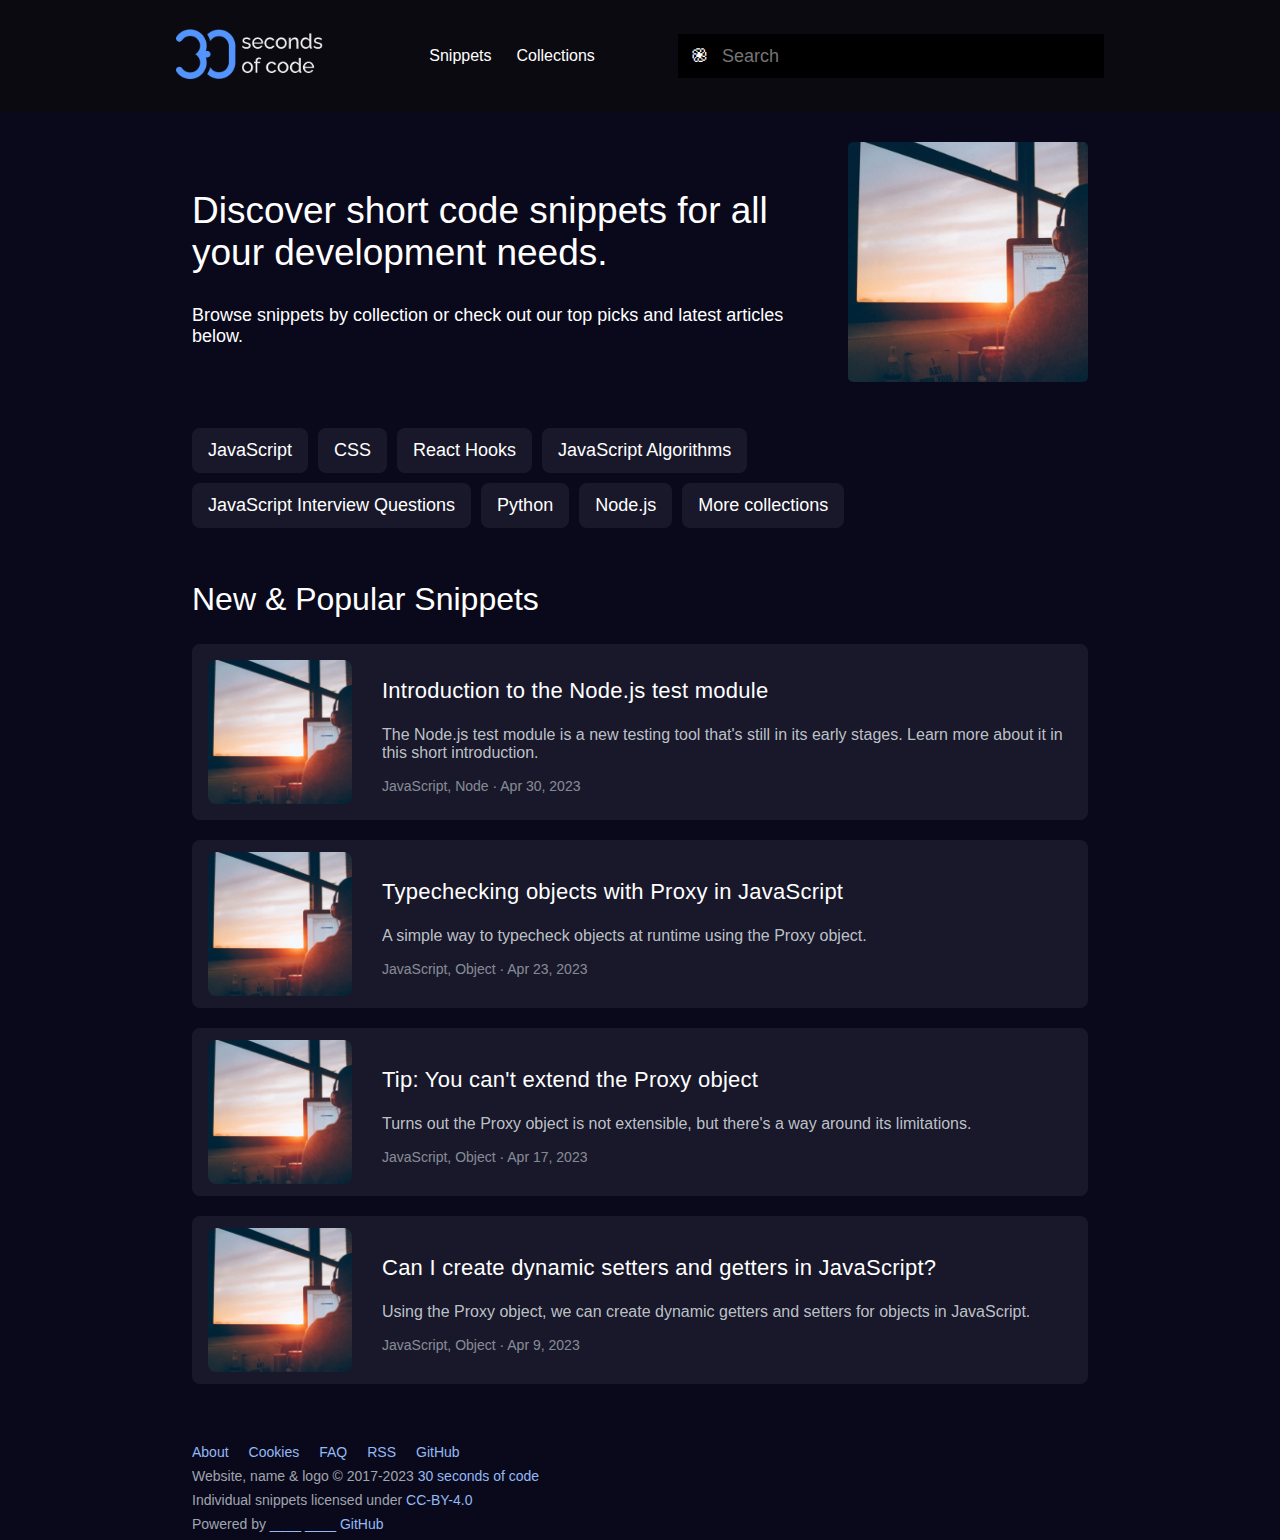
==== index.html @ f47360b8 "выполнены все правки кроме адаптива" ====
<!DOCTYPE html>
<html lang="ru">

<head>
    <meta charset="UTF-8">
    <meta http-equiv="X-UA-Compatible" content="IE=edge">
    <meta name="viewport" content="width=device-width, initial-scale=1.0">
    <link rel="stylesheet" href="./css/index.css">
    <title>30 seconds of code</title>
    <link rel="icon" href="./img/favicon-32x32.pngq" type=image/png>
    <link rel="shortcut icon" href="./img/favicon-32x32.png" type="image/png">
</head>

<body class="page">

    <header class="page__header">
        <div class="header container">
            <nav>
                <a href="/" title="30 seconds of code">
                    <img src="./img/logo.png" alt="Home" class="header__logo">
                </a>
            </nav>
            <ul class="header__list">
                <li class="header__item">
                    <a href="/" class="header__link">Snippets</a>
                </li>
                <li class="header__item">
                    <a href="/" class="header__link">Collections</a>
                </li>
            </ul>
            <div class="header__searchbox">
                <input aria-label="Search snippets and collections" class="header__search" placeholder="Search"
                    type="search">
            </div>
        </div>
    </header>

    <main class="page__main main container">

        <div class="main__upper upper ">

            <article class="upper__card">
                <h2 class="upper__title">Discover short code snippets for all your development needs.</h2>
                <p class="upper__text">
                    Browse snippets by collection or check out our top picks and latest articles below.
                </p>
            </article>

            <img alt="" src=./img/work-sunrise.png class="upper__img">

        </div>

        <div class="main__central central">
            <ul class="central__list">
                <li class="central__item">
                    <nav><a href=/ class="central__link">JavaScript</a></nav>
                </li>

                <li class="central__item">
                    <nav><a href=/ class="central__link">CSS</a></nav>
                </li>

                <li class="central__item">
                    <nav><a href=/ class="central__link">React Hooks</a></nav>
                </li>

                <li class="central__item">
                    <nav><a href=/ class="central__link">JavaScript Algorithms</a></nav>
                </li>

                <li class="central__item">
                    <nav><a href=/ class="central__link">JavaScript Interview Questions</a></nav>
                </li>

                <li class="central__item">
                    <nav><a href=/ class="central__link">Python</a></nav>
                </li>

                <li class="central__item">
                    <nav><a href=/ class="central__link">Node.js</a></nav>
                </li>

                <li class="central__item">
                    <nav><a href=/ class="central__link">More collections</a></nav>
                </li>
            </ul>
        </div>

        <div class="main__under under">
            <h2 class="under__title container">New & Popular Snippets</h2>
            <ul class="under__list">
                <li class="under__item">
                    <img alt="" class="under__img" src=./img/work-sunrise.png>
                    <article class="under__card card">
                        <nav>
                            <h3 class="card__title">
                                <a href=/ class="card__link">Introduction to the Node.js test module</a>
                            </h3>
                        </nav>

                        <p class="card__text">The Node.js test module is a new testing tool that's still in
                            its early stages. Learn more about it in this short introduction.</p>
                        <p class="card__comment">JavaScript, Node · <time class="card__time">Apr 30, 2023</time>
                        </p>
                    </article>
                </li>
                <li class="under__item">
                    <img alt="" class="under__img" src=./img/work-sunrise.png>
                    <article class="under__card card">
                        <h3 class="card__title">
                            <a href=/ class="card__link">Typechecking objects with Proxy in
                                JavaScript</a>
                        </h3>
                        <p class="card__text">A simple way to typecheck objects at runtime using the Proxy
                            object.</p>
                        <p class="card__comment">JavaScript, Object · <time class="card__time">Apr 23, 2023</time></p>
                    </article>
                </li>
                <li class="under__item">
                    <img alt="" class="under__img" src=./img/work-sunrise.png>
                    <article class="under__card card">
                        <h3 class="card__title">
                            <a href=/ class="card__link">Tip: You can't extend the Proxy object</a>
                        </h3>
                        <p class="card__text">Turns out the Proxy object is not extensible, but there's a
                            way around its limitations.</p>
                        <p class="card__comment">JavaScript, Object · <time class="card__time">Apr 17, 2023</time></p>
                    </article>
                </li>
                <li class="under__item">
                    <img alt="" class="under__img" src=./img/work-sunrise.png>
                    <article class="under__card card">
                        <h3 class="card__title">
                            <a href=/ class="card__link">Can I create dynamic setters and getters in
                                JavaScript?</a>
                        </h3>
                        <p class="card__text">Using the Proxy object, we can create dynamic getters and
                            setters for objects in JavaScript.</p>
                        <p class="card__comment">JavaScript, Object · <time class="card__time">Apr 9, 2023</time></p>
                    </article>
                </li>
            </ul>
        </div>
    </main>

    <footer class="page__footer footer container">
        <ul class="footer__list ">
            <li class="footer__item">
                <nav><a href="/" class="footer__link">About</a></nav>
            </li>
            <li class="footer__item">
                <nav><a href="/" class="footer__link">Cookies</a></nav>
            </li>
            <li class="footer__item">
                <nav><a href="/" class="footer__link">FAQ</a></nav>
            </li>
            <li class="footer__item">
                <nav><a href="/" class="footer__link">RSS</a></nav>
            </li>
            <li class="footer__item">
                <nav><a href="/" class="footer__link">GitHub</a></nav>
            </li>
        </ul>
        <div class="footer__card container">
            <nav>
                <p class="footer__text">Website, name & logo © 2017-2023 <a href="/" class="footer__textlink">30
                        seconds of code</a></p>
                <p class="footer__text">Individual snippets licensed under <a href="/"
                        class="footer__textlink">CC-BY-4.0</a>
                </p>
                <p class="footer__text">Powered by <a href="/" class="footer__textlink">____</a>
                    <a href="/" class="footer__textlink">____</a>
                    <a href="/" class="footer__textlink">GitHub</a>
                </p>
            </nav>

        </div>
    </footer>
</body>

</html>
---- css/index.css ----
@charset "UTF-8";
body {
  font-family: Helvetica, Arial, sans-serif;
  font-weight: normal;
  margin: 0;
  background-color: var(--color-bg-regular);
  color: var(--color-regular);
}

.container {
  max-width: 960px;
  box-sizing: border-box;
  margin-right: auto;
  margin-left: auto;
  padding-right: 16px;
  padding-left: 16px;
}

.page__header {
  height: 112px;
  padding: 0 128;
  background-color: var(--color-bg-header);
}

.header {
  display: flex;
  align-items: center;
  justify-content: space-between;
  box-sizing: border-box;
  height: 100%;
}
@media (max-width: 590px) {
  .header {
    flex-direction: column;
  }
}
.header__list {
  display: flex;
  gap: 25px;
  list-style: none;
}
@media (max-width: 780px) {
  .header__list {
    display: none;
  }
}
.header__link {
  font-size: 16px;
  color: var(--color-link);
  text-decoration: none;
}
.header__link:not(:hover) {
  color: var(--color-regular);
}
.header__logo {
  height: 50px;
}
.header__searchbox {
  align-items: flex-end;
  background-color: var(--color-bg-search);
  margin: 0px 0px 0px 16px;
  height: 44px;
  white-space: nowrap;
}
.header__searchbox::before {
  font-size: 20px;
  content: "֎";
  padding-left: 12px;
}
.header__search {
  background-color: var(--color-bg-search);
  border: 0;
  height: 44px;
  min-width: 390px;
  padding: 4px 8px;
  font-size: 18px;
  color: var(--color-regular);
}
@media (max-width: 400px) {
  .header__search {
    min-width: 300px;
  }
}

.upper {
  display: flex;
  align-items: center;
  justify-content: space-between;
  min-height: 300px;
  padding-right: 16px;
}
@media (max-width: 768px) {
  .upper {
    display: flex;
    flex-wrap: wrap-reverse;
  }
}
.upper__card {
  padding: 0px 16px;
}
.upper__title {
  font-size: 37px;
  font-weight: normal;
}
.upper__text {
  font-size: 18px;
}
.upper__img {
  width: 240px;
  height: 240px;
  border-radius: 5px;
  -o-object-fit: cover;
     object-fit: cover;
}
@media (max-width: 768px) {
  .upper__img {
    width: 100%;
    height: 200px;
  }
}

.central__list {
  margin: 0px;
  display: flex;
  flex-wrap: wrap;
  padding: 16px 10% 16px 16px;
  box-sizing: border-box;
  list-style-type: none;
}
.central__item {
  margin-right: 10px;
  margin-bottom: 10px;
}
.central__link {
  display: block;
  background-color: var(--color-bg-box);
  padding: 12px 16px;
  border: 20px;
  border-radius: 8px;
  font-size: 18px;
  color: var(--color-link);
  text-decoration: none;
}
.central__link:not(:hover) {
  color: var(--color-regular);
}

.under {
  align-items: center;
  margin-bottom: 60px;
}
.under__list {
  padding: 0px 16px;
}
.under__title {
  font-size: 32px;
  font-weight: 300;
}
.under__item {
  display: flex;
  background-color: var(--color-bg-box);
  padding: 12px 16px;
  border-radius: 8px;
  gap: 30px;
  align-items: center;
  margin-top: 20px;
  margin-bottom: 20px;
}
@media (max-width: 768px) {
  .under__item {
    flex-direction: column;
  }
}
.under__img {
  width: 144px;
  height: 144px;
  border-radius: 0.5rem;
  -o-object-fit: cover;
     object-fit: cover;
}
@media (max-width: 768px) {
  .under__img {
    width: 100%;
    height: 200px;
  }
}

.card:hover .card__link {
  text-decoration: underline;
}
.card__link {
  color: var(--color-regular);
  text-decoration: none;
}
.card__title {
  font-size: 22px;
  font-weight: 500;
  letter-spacing: 0.25px;
}
.card__text {
  font-size: 24;
  font-weight: 350;
  color: var(--color-general-under-card);
}
.card__comment {
  font-size: 14px;
  color: var(--color-time-under-card);
}

.footer {
  padding-left: 16px;
  padding-right: 16px;
  font-size: 14px;
  color: var(--color-footer);
}
.footer__list {
  list-style: none;
  display: flex;
  gap: 20px;
  margin-bottom: 8px;
  padding: 0px 16px;
}
.footer__link {
  color: var(--color-link);
}
.footer__link:not(:hover) {
  text-decoration: none;
}
.footer__text {
  margin: 8px 0px;
}
.footer__textlink {
  color: var(--color-link);
}
.footer__textlink:not(:hover) {
  text-decoration: none;
}

:root {
  --color-bg-header: #0b0a10;
  --color-regular: #ffff;
  --color-link: #94b9f4;
  --color-bg-box: #2b2b3b77;
  --color-bg-regular: #09091b;
  --color-general-under-card: #cbd1d6ee;
  --color-time-under-card: #f0f8ff86;
  --color-footer: #f0f8ffa8;
  --color-bg-search: #000000;
}/*# sourceMappingURL=index.css.map */
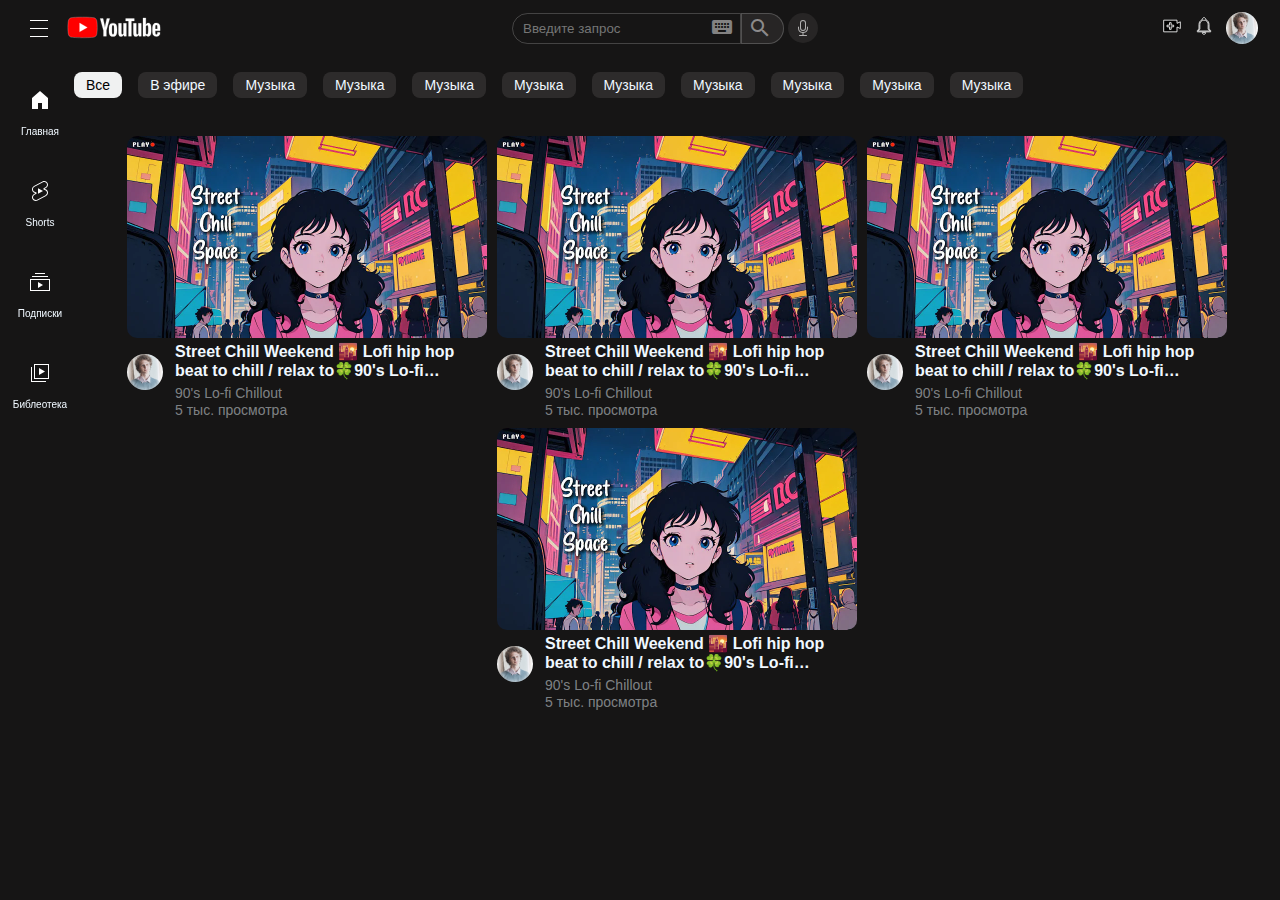
==== commit 6f168d4a: "Страница с адаптивом, без root'a и широково вида левого меню" ====
--- a/index.html
+++ b/index.html
@@ -6,176 +6,286 @@
     <meta http-equiv="X-UA-Compatible" content="IE=edge">
     <meta name="viewport" content="width=device-width, initial-scale=1.0">
     <link rel="stylesheet" href="./css/index.css">
-    <title>30 seconds of code</title>
-    <link rel="icon" href="./img/favicon-32x32.pngq" type=image/png>
-    <link rel="shortcut icon" href="./img/favicon-32x32.png" type="image/png">
+    <title>YouTube</title>
+    <link rel="stylesheet" href="https://fonts.googleapis.com/icon?family=Material+Icons">
 </head>
 
 <body class="page">
 
+    <div class="page__fixheader">
+    </div>
     <header class="page__header">
-        <div class="header container">
-            <nav>
-                <a href="/" title="30 seconds of code">
-                    <img src="./img/logo.png" alt="Home" class="header__logo">
+        <div class="header">
+            <div class="header__left">
+                <button class="header__menu">
+                    <div class="header__burger"></div>
+                    <div class="header__burger"></div>
+                    <div class="header__burger"></div>
+                </button>
+
+                <a class="header__link" href="/">
+                    <svg class="header__logo" xmlns="http://www.w3.org/2000/svg" xml:space="preserve" y="0" x="0"
+                        id="Layer_1" version="1.1" viewBox="-57.15 -21.25 495.3 127.5">
+
+                        <g id="g7433">
+                            <path id="path7429"
+                                d="M118.9 13.3c-1.4-5.2-5.5-9.3-10.7-10.7C98.7 0 60.7 0 60.7 0s-38 0-47.5 2.5C8.1 3.9 3.9 8.1 2.5 13.3 0 22.8 0 42.5 0 42.5s0 19.8 2.5 29.2C3.9 76.9 8 81 13.2 82.4 22.8 85 60.7 85 60.7 85s38 0 47.5-2.5c5.2-1.4 9.3-5.5 10.7-10.7 2.5-9.5 2.5-29.2 2.5-29.2s.1-19.8-2.5-29.3z"
+                                fill="red" />
+                            <path id="polygon7431" fill="#fff" d="M48.6 24.3v36.4l31.6-18.2z" />
+                        </g>
+                        <g id="g7451">
+                            <g id="g7449">
+                                <path id="path7435"
+                                    d="M176.3 77.4c-2.4-1.6-4.1-4.1-5.1-7.6-1-3.4-1.5-8-1.5-13.6v-7.7c0-5.7.6-10.3 1.7-13.8 1.2-3.5 3-6 5.4-7.6 2.5-1.6 5.7-2.4 9.7-2.4 3.9 0 7.1.8 9.5 2.4 2.4 1.6 4.1 4.2 5.2 7.6 1.1 3.4 1.7 8 1.7 13.8v7.7c0 5.7-.5 10.2-1.6 13.7-1.1 3.4-2.8 6-5.2 7.6-2.4 1.6-5.7 2.4-9.8 2.4-4.2-.1-7.6-.9-10-2.5zm13.5-8.4c.7-1.7 1-4.6 1-8.5V43.9c0-3.8-.3-6.6-1-8.4-.7-1.8-1.8-2.6-3.5-2.6-1.6 0-2.8.9-3.4 2.6-.7 1.8-1 4.6-1 8.4v16.6c0 3.9.3 6.8 1 8.5.6 1.7 1.8 2.6 3.5 2.6 1.6 0 2.7-.8 3.4-2.6z"
+                                    class="st2" />
+                                <path id="path7437"
+                                    d="M360.9 56.3V59c0 3.4.1 6 .3 7.7.2 1.7.6 3 1.3 3.7.6.8 1.6 1.2 3 1.2 1.8 0 3-.7 3.7-2.1.7-1.4 1-3.7 1.1-7l10.3.6c.1.5.1 1.1.1 1.9 0 4.9-1.3 8.6-4 11-2.7 2.4-6.5 3.6-11.4 3.6-5.9 0-10-1.9-12.4-5.6-2.4-3.7-3.6-9.4-3.6-17.2v-9.3c0-8 1.2-13.8 3.7-17.5 2.5-3.7 6.7-5.5 12.6-5.5 4.1 0 7.3.8 9.5 2.3 2.2 1.5 3.7 3.9 4.6 7 .9 3.2 1.3 7.6 1.3 13.2v9.1h-20.1zm1.5-22.4c-.6.8-1 2-1.2 3.7-.2 1.7-.3 4.3-.3 7.8v3.8h8.8v-3.8c0-3.4-.1-6-.3-7.8-.2-1.8-.7-3-1.3-3.7-.6-.7-1.6-1.1-2.8-1.1-1.4-.1-2.3.3-2.9 1.1z"
+                                    class="st2" />
+                                <path id="path7439"
+                                    d="M147.1 55.3L133.5 6h11.9l4.8 22.3c1.2 5.5 2.1 10.2 2.7 14.1h.3c.4-2.8 1.3-7.4 2.7-14l5-22.4h11.9L159 55.3v23.6h-11.8V55.3z"
+                                    class="st2" />
+                                <path id="path7441"
+                                    d="M241.6 25.7V79h-9.4l-1-6.5h-.3c-2.5 4.9-6.4 7.4-11.5 7.4-3.5 0-6.1-1.2-7.8-3.5-1.7-2.3-2.5-5.9-2.5-10.9V25.7h12v39.1c0 2.4.3 4.1.8 5.1s1.4 1.5 2.6 1.5c1 0 2-.3 3-1 1-.6 1.7-1.4 2.1-2.4V25.7z"
+                                    class="st2" />
+                                <path id="path7443"
+                                    d="M303.1 25.7V79h-9.4l-1-6.5h-.3c-2.5 4.9-6.4 7.4-11.5 7.4-3.5 0-6.1-1.2-7.8-3.5-1.7-2.3-2.5-5.9-2.5-10.9V25.7h12v39.1c0 2.4.3 4.1.8 5.1s1.4 1.5 2.6 1.5c1 0 2-.3 3-1 1-.6 1.7-1.4 2.1-2.4V25.7z"
+                                    class="st2" />
+                                <path id="path7445" d="M274.2 15.7h-11.9v63.2h-11.7V15.7h-11.9V6h35.5z" class="st2" />
+                                <path id="path7447"
+                                    d="M342.8 34.2c-.7-3.4-1.9-5.8-3.5-7.3s-3.9-2.3-6.7-2.3c-2.2 0-4.3.6-6.2 1.9-1.9 1.2-3.4 2.9-4.4 4.9h-.1V3.3h-11.6v75.6h9.9l1.2-5h.3c.9 1.8 2.3 3.2 4.2 4.3 1.9 1 3.9 1.6 6.2 1.6 4.1 0 7-1.9 8.9-5.6 1.9-3.7 2.9-9.6 2.9-17.5v-8.4c-.1-6.1-.4-10.8-1.1-14.1zm-11 21.7c0 3.9-.2 6.9-.5 9.1-.3 2.2-.9 3.8-1.6 4.7-.8.9-1.8 1.4-3 1.4-1 0-1.9-.2-2.7-.7-.8-.5-1.5-1.2-2-2.1V38.1c.4-1.4 1.1-2.6 2.1-3.6 1-.9 2.1-1.4 3.2-1.4 1.2 0 2.2.5 2.8 1.4.7 1 1.1 2.6 1.4 4.8.3 2.3.4 5.5.4 9.6v7z"
+                                    class="st2" />
+                            </g>
+                        </g>
+                    </svg>
                 </a>
-            </nav>
-            <ul class="header__list">
-                <li class="header__item">
-                    <a href="/" class="header__link">Snippets</a>
-                </li>
-                <li class="header__item">
-                    <a href="/" class="header__link">Collections</a>
-                </li>
-            </ul>
-            <div class="header__searchbox">
-                <input aria-label="Search snippets and collections" class="header__search" placeholder="Search"
-                    type="search">
+            </div>
+
+            <div class="header__center">
+                <div class="header__search">
+                    <div class="header__search-left">
+                        <input class="header__input" placeholder="Введите запрос" type="search">
+                        <button class="header__keybord"><i class="header__keybord-logo material-icons">keyboard</i></button>
+                    </div>
+                    <button class="header__search-button"><i class="header__search-ico material-icons">search</i></button>
+                </div>
+                <button class="header__voise"><svg class="header__voise-ico" viewBox="0 0 16 16" class="bi bi-mic"
+                        fill="currentColor" xmlns="http://www.w3.org/2000/svg">
+                        <path fill-rule="evenodd"
+                            d="M3.5 6.5A.5.5 0 0 1 4 7v1a4 4 0 0 0 8 0V7a.5.5 0 0 1 1 0v1a5 5 0 0 1-4.5 4.975V15h3a.5.5 0 0 1 0 1h-7a.5.5 0 0 1 0-1h3v-2.025A5 5 0 0 1 3 8V7a.5.5 0 0 1 .5-.5z" />
+                        <path fill-rule="evenodd"
+                            d="M10 8V3a2 2 0 1 0-4 0v5a2 2 0 1 0 4 0zM8 0a3 3 0 0 0-3 3v5a3 3 0 0 0 6 0V3a3 3 0 0 0-3-3z" />
+                    </svg></button>
+            </div>
+
+            <div class="header__right">
+                <button class="header__addcontent"><svg viewBox="0 0 24 24" preserveAspectRatio="xMidYMid meet"
+                        focusable="false" class="header__icon">
+                        <g class="header__icon">
+                            <path d="M18,8.83V5H2v14h16v-5.83L22,15V7L18,8.83z M14,13h-3v3H9v-3H6v-2h3V8h2v3h3V13z"
+                                class="header__icon"></path>
+                        </g>
+                    </svg></button>
+                <button class="header__cokcok"><svg viewBox="0 0 24 24" preserveAspectRatio="xMidYMid meet"
+                        focusable="false" class="header__icon">
+                        <g class="header__icon">
+                            <path
+                                d="M10,20h4c0,1.1-0.9,2-2,2S10,21.1,10,20z M20,17.35V19H4v-1.65l2-1.88v-5.15c0-2.92,1.56-5.22,4-5.98V3.96 c0-1.42,1.49-2.5,2.99-1.76C13.64,2.52,14,3.23,14,3.96l0,0.39c2.44,0.75,4,3.06,4,5.98v5.15L20,17.35z M19,17.77l-2-1.88v-5.47 c0-2.47-1.19-4.36-3.13-5.1c-1.26-0.53-2.64-0.5-3.84,0.03C8.15,6.11,7,7.99,7,10.42v5.47l-2,1.88V18h14V17.77z"
+                                class="header__icon"></path>
+                        </g>
+                    </svg></button>
+                <button class="header__profile"><img class="header__profile-logo" src="./img/chanel-logo_1.jpg"
+                        alt=""></button>
             </div>
         </div>
+
     </header>
 
-    <main class="page__main main container">
-
-        <div class="main__upper upper ">
-
-            <article class="upper__card">
-                <h2 class="upper__title">Discover short code snippets for all your development needs.</h2>
-                <p class="upper__text">
-                    Browse snippets by collection or check out our top picks and latest articles below.
-                </p>
-            </article>
-
-            <img alt="" src=./img/work-sunrise.png class="upper__img">
-
+
+    <main class="page__main main">
+        <nav class="main__menu menu">
+            
+            <ul class="menu__list">
+                <li class="menu__item">
+                    <a class="menu__link" href="/">
+                        <svg class="menu__logo" viewBox="0 0 24 24" preserveAspectRatio="xMidYMid meet"
+                            focusable="false">
+                            <g class="menu__logo">
+                                <path d="M4,10V21h6V15h4v6h6V10L12,3Z" class="menu__logo"></path>
+                            </g>
+                        </svg>
+                        <p class="menu__title">Главная</p>
+                    </a>
+                </li>
+                <li class="menu__item">
+                    <a class="menu__link" href="/">
+                        <svg class="menu__logo" viewBox="0 0 24 24" preserveAspectRatio="xMidYMid meet"
+                            focusable="false">
+                            <g viewBox="0 0 24 24" class="menu__logo">
+                                <path
+                                    d="M10 14.65v-5.3L15 12l-5 2.65zm7.77-4.33c-.77-.32-1.2-.5-1.2-.5L18 9.06c1.84-.96 2.53-3.23 1.56-5.06s-3.24-2.53-5.07-1.56L6 6.94c-1.29.68-2.07 2.04-2 3.49.07 1.42.93 2.67 2.22 3.25.03.01 1.2.5 1.2.5L6 14.93c-1.83.97-2.53 3.24-1.56 5.07.97 1.83 3.24 2.53 5.07 1.56l8.5-4.5c1.29-.68 2.06-2.04 1.99-3.49-.07-1.42-.94-2.68-2.23-3.25zm-.23 5.86l-8.5 4.5c-1.34.71-3.01.2-3.72-1.14-.71-1.34-.2-3.01 1.14-3.72l2.04-1.08v-1.21l-.69-.28-1.11-.46c-.99-.41-1.65-1.35-1.7-2.41-.05-1.06.52-2.06 1.46-2.56l8.5-4.5c1.34-.71 3.01-.2 3.72 1.14.71 1.34.2 3.01-1.14 3.72L15.5 9.26v1.21l1.8.74c.99.41 1.65 1.35 1.7 2.41.05 1.06-.52 2.06-1.46 2.56z"
+                                    class="menu__logo"></path>
+                            </g>
+                        </svg>
+                        <p class="menu__title">Shorts</p>
+                    </a>
+                </li>
+                <li class="menu__item">
+                    <a class="menu__link" href="/">
+                        <svg class="menu__logo" viewBox="0 0 24 24" preserveAspectRatio="xMidYMid meet"
+                            focusable="false">
+                            <g class="menu__logo">
+                                <path
+                                    d="M10,18v-6l5,3L10,18z M17,3H7v1h10V3z M20,6H4v1h16V6z M22,9H2v12h20V9z M3,10h18v10H3V10z"
+                                    class="menu__logo"></path>
+                            </g>
+                        </svg>
+                        <p class="menu__title">Подписки</p>
+                    </a>
+                </li>
+                <li class="menu__item">
+                    <a class="menu__link" href="/">
+                        <svg class="menu__logo" viewBox="0 0 24 24" preserveAspectRatio="xMidYMid meet"
+                            focusable="false">
+                            <g class="menu__logo">
+                                <path
+                                    d="M11,7l6,3.5L11,14V7L11,7z M18,20H4V6H3v15h15V20z M21,18H6V3h15V18z M7,17h13V4H7V17z"
+                                    class="menu__logo"></path>
+                            </g>
+                        </svg>
+                        <p class="menu__title">Библеотека</p>
+                    </a>
+                </li>
+            </ul>
+        </nav>
+        <div class="main__content">
+
+            <nav class="main__upper upper">
+
+                <ul class="upper__list">
+                    <li class="upper__item">
+                        <a class="upper__link" href="/" style="background-color: rgb(240, 241, 241); color: black;">
+                            <p class="upper__text">Все</p>
+                        </a>
+
+                    </li>
+                    <li class="upper__item">
+                        <a class="upper__link" href="/">
+                            <p class="upper__text">В эфире</p>
+                        </a>
+
+                    </li>
+                    <li class="upper__item">
+                        <a class="upper__link" href="/">
+                            <p class="upper__text">Музыка</p>
+                        </a>
+                    </li>
+                    <li class="upper__item">
+                        <a class="upper__link" href="/">
+                            <p class="upper__text">Музыка</p>
+                        </a>
+                    </li>
+                    <li class="upper__item">
+                        <a class="upper__link" href="/">
+                            <p class="upper__text">Музыка</p>
+                        </a>
+                    </li>
+                    <li class="upper__item">
+                        <a class="upper__link" href="/">
+                            <p class="upper__text">Музыка</p>
+                        </a>
+                    </li>
+                    <li class="upper__item">
+                        <a class="upper__link" href="/">
+                            <p class="upper__text">Музыка</p>
+                        </a>
+                    </li>
+                    <li class="upper__item">
+                        <a class="upper__link" href="/">
+                            <p class="upper__text">Музыка</p>
+                        </a>
+                    </li>
+                    <li class="upper__item">
+                        <a class="upper__link" href="/">
+                            <p class="upper__text">Музыка</p>
+                        </a>
+                    </li>
+                    <li class="upper__item">
+                        <a class="upper__link" href="/">
+                            <p class="upper__text">Музыка</p>
+                        </a>
+                    </li>
+                    <li class="upper__item">
+                        <a class="upper__link" href="/">
+                            <p class="upper__text">Музыка</p>
+                        </a>
+                    </li>
+                </ul>
+            </nav>
+            <nav class="main__card card">
+                <ul class="card__list">
+                    <li class="card__item">
+                        <a href="/" class="card__link-video"><img class="card__img" src="./img/hq720.jpg" alt=" "></a>
+                        <nav class="card__intro">
+                            <a href="/" class="card__link-chanel"><img class="card__logo" src="./img/chanel-logo_1.jpg"
+                                    alt=""></a>
+                            <article class="card__lyric">
+                                <a href="/" class="card__link-video"><h2 class="card__title">Street Chill Weekend 🌇 Lofi hip hop beat to chill /
+                                    relax
+                                    to🍀90's
+                                    Lo-fi Chillout</h2></a>
+                                <nav><a href="/" class="card__chanel">90's Lo-fi Chillout</a></nav>
+                                <p class="card__count-watch">5 тыс. просмотра</p>
+                            </article>
+                        </nav>
+                    </li>
+                    <li class="card__item">
+                        <a href="/" class="card__link-video"><img class="card__img" src="./img/hq720.jpg" alt=" "></a>
+                        <nav class="card__intro">
+                            <a href="/" class="card__link-chanel"><img class="card__logo" src="./img/chanel-logo_1.jpg"
+                                    alt=""></a>
+                            <article class="card__lyric">
+                                <a href="/" class="card__link-video"><h2 class="card__title">Street Chill Weekend 🌇 Lofi hip hop beat to chill /
+                                    relax
+                                    to🍀90's
+                                    Lo-fi Chillout</h2></a>
+                                <nav><a href="/" class="card__chanel">90's Lo-fi Chillout</a></nav>
+                                <p class="card__count-watch">5 тыс. просмотра</p>
+                            </article>
+                        </nav>
+                    </li>
+                    <li class="card__item">
+                        <a href="/" class="card__link-video"><img class="card__img" src="./img/hq720.jpg" alt=" "></a>
+                        <nav class="card__intro">
+                            <a href="/" class="card__link-chanel"><img class="card__logo" src="./img/chanel-logo_1.jpg"
+                                    alt=""></a>
+                            <article class="card__lyric">
+                                <a href="/" class="card__link-video"><h2 class="card__title">Street Chill Weekend 🌇 Lofi hip hop beat to chill /
+                                    relax
+                                    to🍀90's
+                                    Lo-fi Chillout</h2></a>
+                                <nav><a href="/" class="card__chanel">90's Lo-fi Chillout</a></nav>
+                                <p class="card__count-watch">5 тыс. просмотра</p>
+                            </article>
+                        </nav>
+                    </li>
+                    <li class="card__item">
+                        <a href="/" class="card__link-video"><img class="card__img" src="./img/hq720.jpg" alt=" "></a>
+                        <nav class="card__intro">
+                            <a href="/" class="card__link-chanel"><img class="card__logo" src="./img/chanel-logo_1.jpg"
+                                    alt=""></a>
+                            <article class="card__lyric">
+                                <a href="/" class="card__link-video"><h2 class="card__title">Street Chill Weekend 🌇 Lofi hip hop beat to chill /
+                                    relax
+                                    to🍀90's
+                                    Lo-fi Chillout</h2></a>
+                                <nav><a href="/" class="card__chanel">90's Lo-fi Chillout</a></nav>
+                                <p class="card__count-watch">5 тыс. просмотра</p>
+                            </article>
+                        </nav>
+                    </li>
+                </ul>
+            </nav>
         </div>
 
-        <div class="main__central central">
-            <ul class="central__list">
-                <li class="central__item">
-                    <nav><a href=/ class="central__link">JavaScript</a></nav>
-                </li>
-
-                <li class="central__item">
-                    <nav><a href=/ class="central__link">CSS</a></nav>
-                </li>
-
-                <li class="central__item">
-                    <nav><a href=/ class="central__link">React Hooks</a></nav>
-                </li>
-
-                <li class="central__item">
-                    <nav><a href=/ class="central__link">JavaScript Algorithms</a></nav>
-                </li>
-
-                <li class="central__item">
-                    <nav><a href=/ class="central__link">JavaScript Interview Questions</a></nav>
-                </li>
-
-                <li class="central__item">
-                    <nav><a href=/ class="central__link">Python</a></nav>
-                </li>
-
-                <li class="central__item">
-                    <nav><a href=/ class="central__link">Node.js</a></nav>
-                </li>
-
-                <li class="central__item">
-                    <nav><a href=/ class="central__link">More collections</a></nav>
-                </li>
-            </ul>
-        </div>
-
-        <div class="main__under under">
-            <h2 class="under__title container">New & Popular Snippets</h2>
-            <ul class="under__list">
-                <li class="under__item">
-                    <img alt="" class="under__img" src=./img/work-sunrise.png>
-                    <article class="under__card card">
-                        <nav>
-                            <h3 class="card__title">
-                                <a href=/ class="card__link">Introduction to the Node.js test module</a>
-                            </h3>
-                        </nav>
-
-                        <p class="card__text">The Node.js test module is a new testing tool that's still in
-                            its early stages. Learn more about it in this short introduction.</p>
-                        <p class="card__comment">JavaScript, Node · <time class="card__time">Apr 30, 2023</time>
-                        </p>
-                    </article>
-                </li>
-                <li class="under__item">
-                    <img alt="" class="under__img" src=./img/work-sunrise.png>
-                    <article class="under__card card">
-                        <h3 class="card__title">
-                            <a href=/ class="card__link">Typechecking objects with Proxy in
-                                JavaScript</a>
-                        </h3>
-                        <p class="card__text">A simple way to typecheck objects at runtime using the Proxy
-                            object.</p>
-                        <p class="card__comment">JavaScript, Object · <time class="card__time">Apr 23, 2023</time></p>
-                    </article>
-                </li>
-                <li class="under__item">
-                    <img alt="" class="under__img" src=./img/work-sunrise.png>
-                    <article class="under__card card">
-                        <h3 class="card__title">
-                            <a href=/ class="card__link">Tip: You can't extend the Proxy object</a>
-                        </h3>
-                        <p class="card__text">Turns out the Proxy object is not extensible, but there's a
-                            way around its limitations.</p>
-                        <p class="card__comment">JavaScript, Object · <time class="card__time">Apr 17, 2023</time></p>
-                    </article>
-                </li>
-                <li class="under__item">
-                    <img alt="" class="under__img" src=./img/work-sunrise.png>
-                    <article class="under__card card">
-                        <h3 class="card__title">
-                            <a href=/ class="card__link">Can I create dynamic setters and getters in
-                                JavaScript?</a>
-                        </h3>
-                        <p class="card__text">Using the Proxy object, we can create dynamic getters and
-                            setters for objects in JavaScript.</p>
-                        <p class="card__comment">JavaScript, Object · <time class="card__time">Apr 9, 2023</time></p>
-                    </article>
-                </li>
-            </ul>
-        </div>
     </main>
-
-    <footer class="page__footer footer container">
-        <ul class="footer__list ">
-            <li class="footer__item">
-                <nav><a href="/" class="footer__link">About</a></nav>
-            </li>
-            <li class="footer__item">
-                <nav><a href="/" class="footer__link">Cookies</a></nav>
-            </li>
-            <li class="footer__item">
-                <nav><a href="/" class="footer__link">FAQ</a></nav>
-            </li>
-            <li class="footer__item">
-                <nav><a href="/" class="footer__link">RSS</a></nav>
-            </li>
-            <li class="footer__item">
-                <nav><a href="/" class="footer__link">GitHub</a></nav>
-            </li>
-        </ul>
-        <div class="footer__card container">
-            <nav>
-                <p class="footer__text">Website, name & logo © 2017-2023 <a href="/" class="footer__textlink">30
-                        seconds of code</a></p>
-                <p class="footer__text">Individual snippets licensed under <a href="/"
-                        class="footer__textlink">CC-BY-4.0</a>
-                </p>
-                <p class="footer__text">Powered by <a href="/" class="footer__textlink">____</a>
-                    <a href="/" class="footer__textlink">____</a>
-                    <a href="/" class="footer__textlink">GitHub</a>
-                </p>
-            </nav>
-
-        </div>
-    </footer>
-</body>
-
-</html>+</body>--- a/css/index.css
+++ b/css/index.css
@@ -1,249 +1,388 @@
 @charset "UTF-8";
 body {
-  font-family: Helvetica, Arial, sans-serif;
+  background-color: rgb(22, 21, 21);
+  color: antiquewhite;
+  margin-right: auto;
+  margin-left: auto;
   font-weight: normal;
   margin: 0;
-  background-color: var(--color-bg-regular);
-  color: var(--color-regular);
-}
-
-.container {
-  max-width: 960px;
-  box-sizing: border-box;
-  margin-right: auto;
-  margin-left: auto;
-  padding-right: 16px;
-  padding-left: 16px;
-}
-
-.page__header {
-  height: 112px;
-  padding: 0 128;
-  background-color: var(--color-bg-header);
+  font-family: "Roboto", "Arial", sans-serif;
+  overflow-x: hidden;
+}
+
+body::-webkit-scrollbar {
+  width: 8px;
+  /* ширина всей полосы прокрутки */
+}
+
+body::-webkit-scrollbar-track {
+  background: none;
+  /* цвет зоны отслеживания */
+}
+
+body::-webkit-scrollbar-thumb {
+  background-color: rgb(92, 91, 91);
+  border-radius: 20px;
 }
 
 .header {
+  width: 100%;
+  height: 56px;
+  position: fixed;
   display: flex;
   align-items: center;
   justify-content: space-between;
   box-sizing: border-box;
-  height: 100%;
-}
-@media (max-width: 590px) {
-  .header {
-    flex-direction: column;
-  }
-}
-.header__list {
-  display: flex;
-  gap: 25px;
-  list-style: none;
-}
-@media (max-width: 780px) {
-  .header__list {
-    display: none;
-  }
+  padding: 0px 16px;
+  background-color: rgb(22, 21, 21);
+  margin-bottom: 1px;
+  top: 0;
+  z-index: 9999;
+}
+.header__burger {
+  width: 18px;
+  height: 1px;
+  background-color: #ffffff;
+  margin: 7px 0;
+  transition: 0.6s;
+}
+.header__left {
+  position: relative;
+  display: flex;
 }
 .header__link {
-  font-size: 16px;
-  color: var(--color-link);
-  text-decoration: none;
-}
-.header__link:not(:hover) {
-  color: var(--color-regular);
+  vertical-align: middle;
+}
+.header__menu {
+  background-color: rgba(0, 0, 0, 0);
+  border: 0;
+  align-items: center;
+  vertical-align: middle;
+  padding-left: 14px;
 }
 .header__logo {
-  height: 50px;
-}
-.header__searchbox {
-  align-items: flex-end;
-  background-color: var(--color-bg-search);
-  margin: 0px 0px 0px 16px;
-  height: 44px;
-  white-space: nowrap;
-}
-.header__searchbox::before {
-  font-size: 20px;
-  content: "֎";
-  padding-left: 12px;
+  -ms-flex-align: start;
+  width: 120px;
+  max-height: 56px;
+  fill: rgb(255, 255, 255);
+  stroke: #ffffff;
+  vertical-align: middle;
+}
+@media (max-width: 360px) {
+  .header__logo {
+    display: none;
+  }
+}
+.header__center {
+  display: flex;
+}
+@media (max-width: 768px) {
+  .header__center {
+    align-items: flex-end;
+  }
 }
 .header__search {
-  background-color: var(--color-bg-search);
-  border: 0;
-  height: 44px;
-  min-width: 390px;
-  padding: 4px 8px;
-  font-size: 18px;
-  color: var(--color-regular);
-}
-@media (max-width: 400px) {
-  .header__search {
-    min-width: 300px;
-  }
-}
-
-.upper {
-  display: flex;
-  align-items: center;
-  justify-content: space-between;
-  min-height: 300px;
-  padding-right: 16px;
-}
-@media (max-width: 768px) {
-  .upper {
-    display: flex;
-    flex-wrap: wrap-reverse;
-  }
-}
-.upper__card {
-  padding: 0px 16px;
-}
-.upper__title {
-  font-size: 37px;
-  font-weight: normal;
-}
-.upper__text {
-  font-size: 18px;
-}
-.upper__img {
-  width: 240px;
-  height: 240px;
-  border-radius: 5px;
+  display: flex;
+  flex-wrap: nowrap;
+}
+.header__search-left {
+  display: flex;
+  flex-wrap: nowrap;
+  max-width: 572px;
+  border: 1px solid rgba(255, 255, 255, 0.2);
+  border-radius: 20px 0px 0px 20px;
+  background-color: rgba(255, 255, 255, 0);
+}
+@media (max-width: 768px) {
+  .header__search-left {
+    display: none;
+  }
+}
+.header__input {
+  background-color: rgba(0, 0, 0, 0);
+  border: 0px;
+  padding: 4px 4px 4px 10px;
+  outline: none;
+  color: #ffffff;
+}
+.header__input:focus .header__search-left {
+  border: 1px solid #ff0404;
+}
+.header__keybord {
+  background-color: rgba(0, 0, 0, 0);
+  border: 0px;
+}
+.header__keybord-logo {
+  color: rgba(255, 255, 255, 0.4784313725);
+}
+.header__search-button {
+  background-color: rgba(117, 115, 115, 0.178);
+  border: 1px solid rgba(255, 255, 255, 0.2);
+  border-radius: 0px 20px 20px 0px;
+}
+@media (max-width: 768px) {
+  .header__search-button {
+    background-color: rgba(255, 0, 0, 0);
+    border-radius: 20px;
+    border: 0;
+    padding: 0;
+  }
+}
+.header__search-ico {
+  padding-right: 5px;
+  color: rgba(255, 255, 255, 0.4784313725);
+  align-items: center;
+  vertical-align: middle;
+}
+@media (max-width: 768px) {
+  .header__search-ico {
+    padding: 0;
+  }
+}
+.header__voise {
+  height: 30px;
+  width: 30px;
+  margin-left: 4px;
+  border-radius: 50%;
+  border: 0px;
+  color: rgba(255, 255, 255, 0.6431372549);
+  background-color: rgba(117, 115, 115, 0.178);
+}
+.header__voise-ico {
+  height: 16px;
+  vertical-align: middle;
+  align-items: center;
+}
+.header__profile-logo {
   -o-object-fit: cover;
      object-fit: cover;
-}
-@media (max-width: 768px) {
-  .upper__img {
-    width: 100%;
-    height: 200px;
-  }
-}
-
-.central__list {
-  margin: 0px;
+  min-width: 32px;
+  height: 32px;
+  border-radius: 50%;
+  vertical-align: middle;
+}
+.header__addcontent {
+  background-color: rgba(0, 0, 0, 0);
+  border: 0px;
+  min-width: 32px;
+  height: 32px;
+  stroke: #ffffff;
+  vertical-align: middle;
+}
+@media (max-width: 360px) {
+  .header__addcontent {
+    display: none;
+  }
+}
+.header__cokcok {
+  background-color: rgba(0, 0, 0, 0);
+  border: 0px;
+  min-width: 32px;
+  height: 32px;
+  stroke: #ffffff;
+  vertical-align: middle;
+}
+@media (max-width: 360px) {
+  .header__cokcok {
+    display: none;
+  }
+}
+.header__profile {
+  background-color: rgba(0, 0, 0, 0);
+  border: 0px;
+}
+.header__right {
+  display: flex;
+  flex-wrap: nowrap;
+}
+
+.menu {
+  max-width: 72px;
+  padding: 0px 4px;
+  position: fixed;
+  left: 0;
+  box-sizing: border-box;
+  height: 100%;
+}
+@media (max-width: 768px) {
+  .menu {
+    display: none;
+  }
+}
+.menu .a:hover {
+  background-color: rgba(0, 0, 0, 0.233);
+  border-radius: 10px;
+}
+.menu__list {
+  list-style-type: none;
+  padding: 0px;
+  max-width: 72px;
+}
+.menu__item {
+  width: 72px;
+  padding: 16px 0px;
+  justify-content: center;
+  align-items: center;
+  text-align: center;
+}
+.menu__title {
+  text-align: center;
+  font-size: 10px;
+  color: aliceblue;
+}
+.menu__logo {
+  height: 24px;
+  fill: rgb(255, 255, 255);
+  align-items: center;
+  justify-content: center;
+}
+.menu__link {
+  text-decoration: none;
+}
+
+.upper {
+  position: fixed;
+  max-height: 56px;
+  width: 85%;
+  margin: 0px 0px 0px 74px;
+  display: flex;
+  overflow: hidden;
+  flex-wrap: nowrap;
+  background-color: rgb(22, 21, 21);
+  z-index: 9999;
+}
+@media (max-width: 768px) {
+  .upper {
+    margin: 0px 20px;
+    width: 90%;
+  }
+}
+.upper::-webkit-scrollbar {
+  height: 6px;
+}
+@media (min-width: 360px) {
+  .upper::-webkit-scrollbar {
+    display: none;
+  }
+}
+.upper::-webkit-scrollbar-track {
+  background: none;
+}
+.upper::-webkit-scrollbar-thumb {
+  background-color: rgb(92, 91, 91);
+  border-radius: 20px;
+}
+.upper:hover {
+  overflow-x: scroll;
+}
+.upper__list {
+  display: flex;
+  box-sizing: border-box;
+  list-style: none;
+  margin: 0px;
+  padding: 0px;
+}
+.upper__link {
+  display: flex;
+  text-decoration: none;
+  color: aliceblue;
+  background-color: rgba(119, 114, 114, 0.541);
+  border-radius: 8px;
+  margin: 16px 16px 16px 0px;
+  padding: 5px 12px;
+}
+.upper__link:not(:hover) {
+  background-color: rgba(119, 114, 114, 0.247);
+}
+.upper__text {
+  margin: 0px;
+  font-size: 14px;
+  white-space: nowrap;
+}
+
+.card__link-video {
+  display: inline-block;
+  overflow: hidden;
+}
+.card__list {
   display: flex;
   flex-wrap: wrap;
-  padding: 16px 10% 16px 16px;
-  box-sizing: border-box;
   list-style-type: none;
-}
-.central__item {
-  margin-right: 10px;
-  margin-bottom: 10px;
-}
-.central__link {
+  margin: 0px;
+  padding: 0px;
+  margin-left: 74px;
+  margin-top: 56px;
+  padding-top: 24px;
+  gap: 10px;
+  justify-content: center;
+}
+@media (max-width: 768px) {
+  .card__list {
+    margin-left: 0px;
+  }
+}
+.card__item {
+  max-width: 360px;
+}
+.card__item:hover .card__img {
+  transform: scale(1.05);
+  border-radius: 0px;
+  transition: 1s;
+}
+.card__img {
+  width: 100%;
+  border-radius: 10px;
+  transition: 1s;
   display: block;
-  background-color: var(--color-bg-box);
-  padding: 12px 16px;
-  border: 20px;
-  border-radius: 8px;
-  font-size: 18px;
-  color: var(--color-link);
-  text-decoration: none;
-}
-.central__link:not(:hover) {
-  color: var(--color-regular);
-}
-
-.under {
-  align-items: center;
-  margin-bottom: 60px;
-}
-.under__list {
-  padding: 0px 16px;
-}
-.under__title {
-  font-size: 32px;
-  font-weight: 300;
-}
-.under__item {
-  display: flex;
-  background-color: var(--color-bg-box);
-  padding: 12px 16px;
-  border-radius: 8px;
-  gap: 30px;
-  align-items: center;
-  margin-top: 20px;
-  margin-bottom: 20px;
-}
-@media (max-width: 768px) {
-  .under__item {
-    flex-direction: column;
-  }
-}
-.under__img {
-  width: 144px;
-  height: 144px;
-  border-radius: 0.5rem;
+}
+.card__logo {
   -o-object-fit: cover;
      object-fit: cover;
-}
-@media (max-width: 768px) {
-  .under__img {
-    width: 100%;
-    height: 200px;
-  }
-}
-
-.card:hover .card__link {
-  text-decoration: underline;
-}
-.card__link {
-  color: var(--color-regular);
+  min-width: 36px;
+  height: 36px;
+  margin: 12px 12px 0px 0px;
+  border-radius: 50%;
+}
+.card__intro {
+  display: flex;
+  box-sizing: border-box;
+}
+.card__title {
+  margin: 0px;
+  white-space: 2;
+  overflow: hidden;
+  display: -webkit-box;
+  -webkit-line-clamp: 2;
+  -webkit-box-orient: vertical;
+  font-size: 16px;
+}
+.card__chanel {
+  margin: 0px;
+  font-size: 14px;
+  color: rgba(240, 248, 255, 0.493);
   text-decoration: none;
-}
-.card__title {
-  font-size: 22px;
-  font-weight: 500;
-  letter-spacing: 0.25px;
-}
-.card__text {
-  font-size: 24;
-  font-weight: 350;
-  color: var(--color-general-under-card);
-}
-.card__comment {
+  transition: 0.2s;
+}
+.card__chanel:hover {
+  color: aliceblue;
+  transition: 0.2s;
+}
+.card__count-watch {
+  margin: 0px;
   font-size: 14px;
-  color: var(--color-time-under-card);
-}
-
-.footer {
-  padding-left: 16px;
-  padding-right: 16px;
-  font-size: 14px;
-  color: var(--color-footer);
-}
-.footer__list {
-  list-style: none;
-  display: flex;
-  gap: 20px;
-  margin-bottom: 8px;
-  padding: 0px 16px;
-}
-.footer__link {
-  color: var(--color-link);
-}
-.footer__link:not(:hover) {
+  color: rgba(240, 248, 255, 0.493);
+}
+.card__link-video {
   text-decoration: none;
-}
-.footer__text {
-  margin: 8px 0px;
-}
-.footer__textlink {
-  color: var(--color-link);
-}
-.footer__textlink:not(:hover) {
-  text-decoration: none;
-}
-
-:root {
-  --color-bg-header: #0b0a10;
-  --color-regular: #ffff;
-  --color-link: #94b9f4;
-  --color-bg-box: #2b2b3b77;
-  --color-bg-regular: #09091b;
-  --color-general-under-card: #cbd1d6ee;
-  --color-time-under-card: #f0f8ff86;
-  --color-footer: #f0f8ffa8;
-  --color-bg-search: #000000;
+  color: aliceblue;
+}
+
+.page__fixheader {
+  position: relative;
+  width: 100%;
+  height: 56px;
+}
+
+.main {
+  display: flex;
 }/*# sourceMappingURL=index.css.map */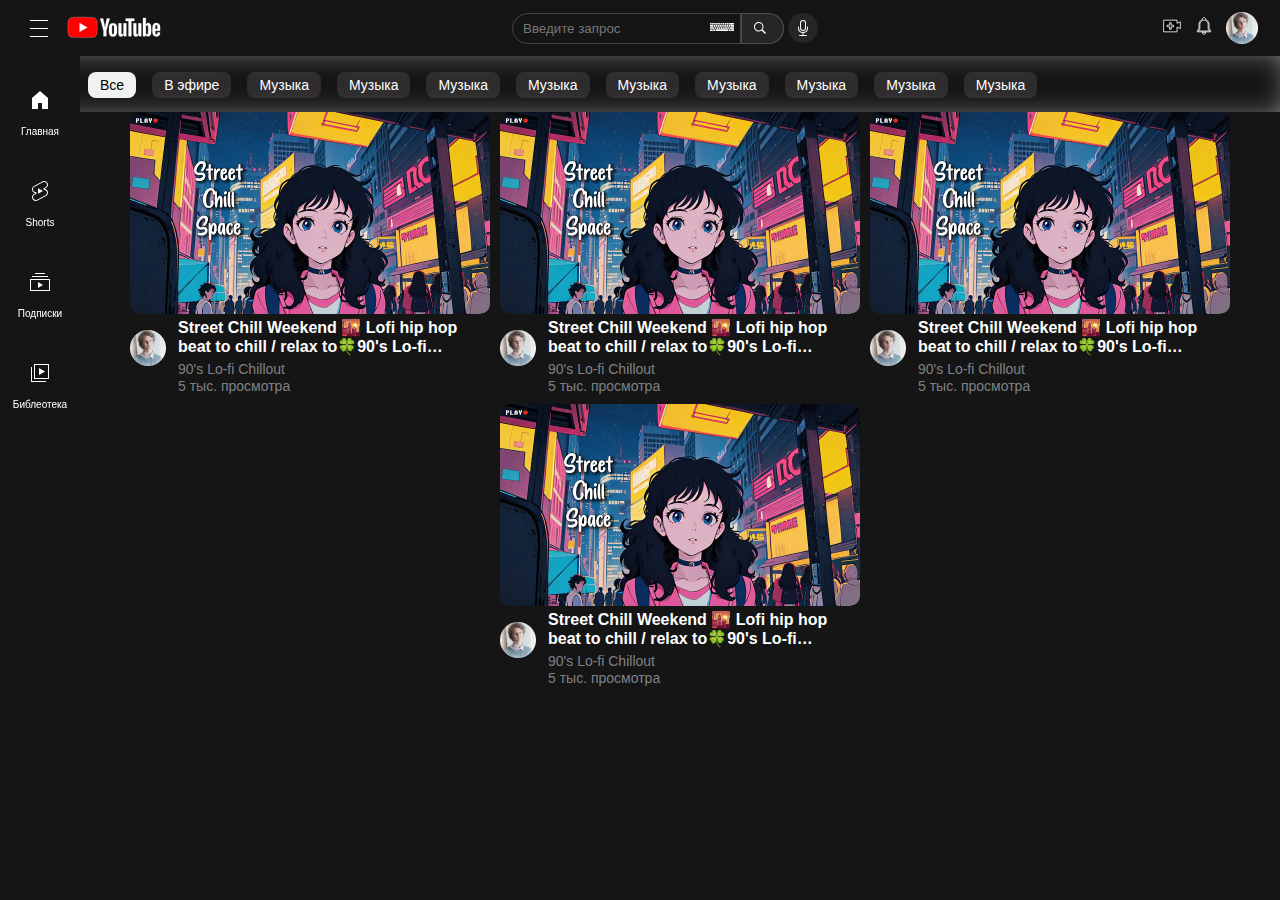
==== commit feab2ab8: "Исправлены баг с отображением иконконок, костыли fixed header, menu и upper. Добавлен root" ====
--- a/index.html
+++ b/index.html
@@ -7,13 +7,9 @@
     <meta name="viewport" content="width=device-width, initial-scale=1.0">
     <link rel="stylesheet" href="./css/index.css">
     <title>YouTube</title>
-    <link rel="stylesheet" href="https://fonts.googleapis.com/icon?family=Material+Icons">
 </head>
 
 <body class="page">
-
-    <div class="page__fixheader">
-    </div>
     <header class="page__header">
         <div class="header">
             <div class="header__left">
@@ -64,11 +60,134 @@
                 <div class="header__search">
                     <div class="header__search-left">
                         <input class="header__input" placeholder="Введите запрос" type="search">
-                        <button class="header__keybord"><i class="header__keybord-logo material-icons">keyboard</i></button>
+                        <button class="header__keybord">
+                            <svg class="header__keybord-ico" version="1.0"
+                                xmlns="http://www.w3.org/2000/svg" viewBox="0 0 1280.000000 640.000000"
+                                preserveAspectRatio="xMidYMid meet">
+                                А
+                                <g transform="translate(0.000000,640.000000) scale(0.100000,-0.100000)">
+                                    <path d="M81 5342 c-19 -9 -44 -30 -55 -45 -20 -27 -21 -43 -24 -358 -3 -311
+                           -2 -332 17 -374 16 -36 29 -50 63 -65 40 -18 67 -20 353 -20 174 0 326 4 346
+                           10 19 5 48 24 65 41 l29 30 3 350 c3 339 2 352 -18 384 -39 63 -51 65 -417 65
+                           -292 0 -332 -2 -362 -18z" />
+                                    <path d="M1211 5342 c-19 -9 -44 -30 -55 -45 -20 -28 -21 -40 -21 -377 0 -477
+                           -37 -440 433 -440 349 0 363 2 412 55 l25 27 0 358 0 358 -25 27 c-49 53 -63
+                           55 -412 55 -288 0 -327 -2 -357 -18z" />
+                                    <path d="M2373 5351 c-49 -13 -83 -39 -99 -77 -12 -29 -14 -95 -12 -374 l3
+                           -340 38 -37 37 -38 348 -3 c322 -2 349 -1 381 16 69 37 71 47 71 422 0 470 34
+                           434 -420 437 -173 1 -330 -2 -347 -6z" />
+                                    <path d="M3458 5335 c-14 -8 -36 -30 -47 -49 -20 -32 -21 -46 -21 -372 0 -319
+                           1 -341 20 -371 37 -62 43 -63 421 -63 325 0 343 1 374 20 63 39 65 52 65 415
+                           0 363 -2 376 -65 415 -31 19 -49 20 -376 20 -280 -1 -349 -3 -371 -15z" />
+                                    <path d="M4593 5334 c-18 -9 -42 -31 -53 -49 -19 -31 -20 -49 -20 -371 0 -476
+                           -37 -438 425 -442 327 -3 330 -2 374 20 80 41 81 45 81 418 0 363 -2 372 -69
+                           417 -34 23 -37 23 -370 23 -287 0 -341 -3 -368 -16z" />
+                                    <path d="M5725 5330 c-75 -37 -75 -35 -75 -420 0 -384 0 -384 72 -421 34 -18
+                           62 -19 364 -19 361 0 373 2 417 64 22 31 22 35 22 376 0 477 36 440 -437 440
+                           -303 0 -326 -1 -363 -20z" />
+                                    <path d="M6874 5339 c-46 -13 -91 -69 -99 -121 -3 -24 -5 -178 -3 -343 3 -333
+                           6 -346 71 -385 30 -19 52 -20 370 -20 372 0 374 0 419 62 l23 33 0 342 c0 329
+                           -1 343 -21 369 -11 15 -33 37 -48 48 -26 20 -41 21 -354 23 -181 1 -341 -2
+                           -358 -8z" />
+                                    <path d="M7985 5330 c-31 -12 -64 -53 -75 -91 -13 -45 -13 -623 0 -671 6 -20
+                           26 -50 46 -67 l35 -31 347 0 c327 0 349 1 379 20 62 37 63 44 63 415 0 371 -1
+                           378 -63 415 -30 19 -52 20 -372 19 -187 0 -349 -4 -360 -9z" />
+                                    <path d="M9099 5317 c-67 -45 -69 -55 -69 -415 0 -466 -28 -436 400 -440 362
+                           -4 390 -1 439 43 l36 33 3 354 c2 332 1 355 -17 384 -38 62 -53 64 -424 64
+                           -331 0 -334 0 -368 -23z" />
+                                    <path d="M10243 5310 c-62 -37 -63 -44 -63 -417 0 -318 1 -340 20 -370 41 -67
+                           -47 -63 1291 -63 1197 0 1212 0 1244 20 63 39 65 52 65 415 0 363 -2 376 -65
+                           415 -32 20 -47 20 -1246 20 -1186 0 -1215 -1 -1246 -20z" />
+                                    <path d="M80 4212 c-19 -9 -45 -32 -57 -51 -23 -34 -23 -37 -23 -371 0 -334 0
+                           -337 23 -371 48 -72 8 -69 822 -69 696 0 732 1 772 19 77 36 78 39 78 421 0
+                           317 -1 337 -20 369 -11 18 -36 42 -55 52 -33 18 -72 19 -770 19 -680 0 -738
+                           -1 -770 -18z" />
+                                    <path d="M11070 4212 c-22 -12 -44 -35 -57 -62 -22 -43 -23 -52 -23 -360 0
+                           -288 2 -319 19 -357 14 -30 31 -48 60 -62 40 -21 52 -21 828 -21 879 0 832 -4
+                           880 69 23 34 23 37 23 371 0 334 0 337 -23 371 -48 73 -1 69 -882 69 -746 0
+                           -792 -1 -825 -18z" />
+                                    <path d="M2019 4197 c-67 -45 -69 -55 -69 -411 0 -298 1 -322 20 -361 37 -76
+                           33 -75 428 -75 339 0 350 1 376 21 55 43 56 50 56 414 0 371 -1 378 -63 415
+                           -30 19 -52 20 -373 20 -338 0 -341 0 -375 -23z" />
+                                    <path d="M3161 4202 c-19 -9 -44 -30 -55 -45 -20 -27 -21 -43 -24 -365 -3
+                           -372 -1 -380 61 -426 27 -20 43 -21 355 -24 208 -2 340 0 362 7 20 6 49 24 65
+                           41 l30 31 0 359 0 358 -25 27 c-51 55 -53 55 -407 55 -293 0 -332 -2 -362 -18z" />
+                                    <path d="M4306 4210 c-15 -5 -37 -17 -48 -27 -47 -42 -48 -53 -48 -405 0 -315
+                           1 -335 20 -366 11 -18 34 -41 52 -52 31 -19 51 -20 366 -20 359 0 361 0 412
+                           55 l25 27 3 346 c3 486 40 446 -423 449 -181 1 -343 -2 -359 -7z" />
+                                    <path d="M5403 4190 c-62 -37 -63 -44 -63 -412 0 -373 2 -383 71 -420 32 -17
+                           59 -18 381 -16 l348 3 37 38 38 37 3 340 c3 378 1 393 -62 431 -29 18 -56 19
+                           -376 19 -325 0 -347 -1 -377 -20z" />
+                                    <path d="M6533 4191 c-62 -39 -63 -45 -63 -418 0 -318 1 -340 20 -370 37 -62
+                           43 -63 420 -63 384 0 384 0 421 72 18 34 19 62 19 358 0 347 -2 361 -55 410
+                           l-27 25 -351 3 c-335 2 -354 1 -384 -17z" />
+                                    <path d="M7671 4193 c-71 -35 -71 -37 -71 -425 l0 -346 27 -33 c49 -57 61 -59
+                           410 -59 294 0 321 2 361 20 34 15 47 29 63 65 19 43 20 63 17 374 -4 456 33
+                           421 -443 421 -287 0 -334 -3 -364 -17z" />
+                                    <path d="M8805 4190 c-80 -39 -80 -41 -80 -420 0 -475 -35 -440 440 -440 378
+                           0 381 1 423 81 22 44 23 47 20 369 -3 370 -4 376 -81 411 -38 17 -69 19 -362
+                           19 -300 0 -323 -1 -360 -20z" />
+                                    <path d="M9967 4200 c-47 -9 -94 -53 -108 -100 -7 -22 -9 -152 -7 -355 3 -355
+                           3 -354 71 -395 30 -19 53 -20 370 -20 373 0 380 1 417 63 19 30 20 52 20 380
+                           l0 347 -33 36 c-23 26 -45 38 -77 45 -54 10 -599 10 -653 -1z" />
+                                    <path d="M102 3093 c-40 -8 -90 -67 -97 -115 -3 -24 -5 -183 -3 -355 3 -297 4
+                           -313 24 -340 11 -15 36 -36 55 -45 32 -17 101 -18 1017 -18 1080 0 1027 -3
+                           1073 61 l24 34 0 345 c0 379 1 373 -63 417 -26 17 -77 18 -1017 19 -545 1
+                           -1000 -1 -1013 -3z" />
+                                    <path d="M2529 3057 c-67 -45 -69 -54 -69 -417 0 -364 2 -374 71 -415 32 -19
+                           52 -20 374 -20 378 0 373 -1 415 68 19 30 20 53 20 371 0 322 -1 340 -20 371
+                           -39 63 -51 65 -423 65 -331 0 -334 0 -368 -23z" />
+                                    <path d="M3699 3071 c-50 -16 -71 -33 -90 -74 -17 -38 -19 -70 -19 -362 0
+                           -357 2 -367 69 -412 34 -23 37 -23 368 -23 371 0 386 2 424 64 18 29 19 56 19
+                           378 l0 347 -31 35 c-17 20 -47 40 -67 46 -43 12 -634 12 -673 1z" />
+                                    <path d="M4805 3066 c-17 -7 -43 -28 -58 -45 l-27 -33 0 -348 0 -348 27 -33
+                           c49 -57 61 -59 413 -59 355 0 369 2 411 61 l24 34 0 347 c0 475 37 438 -435
+                           438 -248 -1 -332 -4 -355 -14z" />
+                                    <path d="M5944 3069 c-18 -5 -46 -25 -63 -44 l-31 -36 0 -347 c0 -330 1 -349
+                           20 -380 37 -60 53 -62 422 -62 469 0 432 -36 436 423 4 484 35 451 -428 454
+                           -179 1 -339 -2 -356 -8z" />
+                                    <path d="M7026 3039 c-22 -19 -40 -46 -46 -70 -7 -26 -10 -155 -8 -357 3 -352
+                           3 -351 71 -392 30 -19 53 -20 372 -20 474 0 439 -31 443 390 4 361 1 390 -43
+                           439 l-33 36 -360 3 -360 3 -36 -32z" />
+                                    <path d="M8169 3047 c-67 -45 -69 -55 -69 -411 0 -471 -30 -440 422 -444 197
+                           -2 332 1 355 7 22 6 52 25 68 41 l30 31 3 349 c3 387 2 392 -61 430 -30 19
+                           -52 20 -373 20 -338 0 -341 0 -375 -23z" />
+                                    <path d="M9311 3052 c-19 -9 -44 -30 -55 -45 -20 -28 -21 -40 -21 -377 0 -477
+                           -37 -440 433 -440 349 0 363 2 412 55 l25 27 3 353 3 353 -27 31 c-51 61 -51
+                           61 -411 61 -293 0 -332 -2 -362 -18z" />
+                                    <path d="M10450 3063 c-8 -3 -26 -15 -38 -27 -51 -46 -52 -52 -52 -403 0 -367
+                           2 -378 70 -418 35 -20 47 -20 1150 -20 1103 0 1115 0 1150 20 68 40 70 51 70
+                           418 0 354 0 356 -55 407 l-27 25 -1126 2 c-620 1 -1134 -1 -1142 -4z" />
+                                    <path d="M1783 1921 c-68 -42 -68 -41 -71 -392 -2 -205 1 -331 8 -357 6 -25
+                           24 -52 45 -71 l36 -31 465 0 c522 0 507 -2 545 72 18 34 19 62 19 363 0 352 0
+                           354 -55 405 l-27 25 -466 3 c-449 2 -468 1 -499 -17z" />
+                                    <path d="M3143 1920 c-68 -41 -68 -40 -71 -392 -2 -202 1 -331 8 -357 6 -24
+                           24 -51 45 -70 l36 -31 3231 0 c3222 0 3231 0 3263 20 63 39 65 52 65 409 0
+                           348 -2 362 -55 411 l-27 25 -3231 2 c-3190 3 -3232 3 -3264 -17z" />
+                                    <path d="M10033 1921 c-68 -42 -68 -41 -71 -393 -2 -202 1 -331 8 -357 6 -24
+                           24 -51 45 -70 l36 -31 465 0 c525 0 506 -3 544 75 19 39 20 63 20 358 0 344
+                           -2 359 -55 407 l-27 25 -466 3 c-449 2 -468 1 -499 -17z" />
+                                    <path d="M11393 1920 c-62 -37 -63 -44 -63 -417 0 -318 1 -340 20 -370 39 -65
+                           13 -63 712 -63 602 0 635 1 664 19 62 37 64 54 64 418 0 367 -2 378 -71 415
+                           -32 17 -73 18 -664 18 -607 0 -631 -1 -662 -20z" />
+                                    <path d="M79 1893 c-57 -48 -59 -61 -59 -408 0 -347 2 -360 59 -408 l33 -27
+                           636 0 c614 0 638 1 669 20 62 37 63 44 63 415 0 371 -1 378 -63 415 -31 19
+                           -55 20 -669 20 l-636 0 -33 -27z" />
+                                </g>
+                            </svg>
+                        </button>
                     </div>
-                    <button class="header__search-button"><i class="header__search-ico material-icons">search</i></button>
+                    <button class="header__search-button">
+                        <svg class="header__search-ico" viewBox="0 0 400 400">
+                            <g transform="matrix(0.52 0 0 0.52 200 200)">
+                                <path transform=" translate(-256, -256)"
+                                    d="M 344.5 298 c 15 -23.6 23.8 -51.6 23.8 -81.7 c 0 -84.1 -68.1 -152.3 -152.1 -152.3 C 132.1 64 64 132.2 64 216.3 c 0 84.1 68.1 152.3 152.1 152.3 c 30.5 0 58.9 -9 82.7 -24.4 l 6.9 -4.8 L 414.3 448 l 33.7 -34.3 L 339.5 305.1 L 344.5 298 z M 301.4 131.2 c 22.7 22.7 35.2 52.9 35.2 85 c 0 32.1 -12.5 62.3 -35.2 85 c -22.7 22.7 -52.9 35.2 -85 35.2 c -32.1 0 -62.3 -12.5 -85 -35.2 c -22.7 -22.7 -35.2 -52.9 -35.2 -85 c 0 -32.1 12.5 -62.3 35.2 -85 c 22.7 -22.7 52.9 -35.2 85 -35.2 C 248.5 96 278.7 108.5 301.4 131.2 z"
+                                    stroke-linecap="round" />
+                            </g>
+                        </svg>
+                    </button>
                 </div>
-                <button class="header__voise"><svg class="header__voise-ico" viewBox="0 0 16 16" class="bi bi-mic"
+                <button class="header__voise"><svg class="header__voise-ico" viewBox="0 0 16 16"
                         fill="currentColor" xmlns="http://www.w3.org/2000/svg">
                         <path fill-rule="evenodd"
                             d="M3.5 6.5A.5.5 0 0 1 4 7v1a4 4 0 0 0 8 0V7a.5.5 0 0 1 1 0v1a5 5 0 0 1-4.5 4.975V15h3a.5.5 0 0 1 0 1h-7a.5.5 0 0 1 0-1h3v-2.025A5 5 0 0 1 3 8V7a.5.5 0 0 1 .5-.5z" />
@@ -103,7 +222,7 @@
 
     <main class="page__main main">
         <nav class="main__menu menu">
-            
+
             <ul class="menu__list">
                 <li class="menu__item">
                     <a class="menu__link" href="/">
@@ -229,10 +348,12 @@
                             <a href="/" class="card__link-chanel"><img class="card__logo" src="./img/chanel-logo_1.jpg"
                                     alt=""></a>
                             <article class="card__lyric">
-                                <a href="/" class="card__link-video"><h2 class="card__title">Street Chill Weekend 🌇 Lofi hip hop beat to chill /
-                                    relax
-                                    to🍀90's
-                                    Lo-fi Chillout</h2></a>
+                                <a href="/" class="card__link-video">
+                                    <h2 class="card__title">Street Chill Weekend 🌇 Lofi hip hop beat to chill /
+                                        relax
+                                        to🍀90's
+                                        Lo-fi Chillout</h2>
+                                </a>
                                 <nav><a href="/" class="card__chanel">90's Lo-fi Chillout</a></nav>
                                 <p class="card__count-watch">5 тыс. просмотра</p>
                             </article>
@@ -244,10 +365,12 @@
                             <a href="/" class="card__link-chanel"><img class="card__logo" src="./img/chanel-logo_1.jpg"
                                     alt=""></a>
                             <article class="card__lyric">
-                                <a href="/" class="card__link-video"><h2 class="card__title">Street Chill Weekend 🌇 Lofi hip hop beat to chill /
-                                    relax
-                                    to🍀90's
-                                    Lo-fi Chillout</h2></a>
+                                <a href="/" class="card__link-video">
+                                    <h2 class="card__title">Street Chill Weekend 🌇 Lofi hip hop beat to chill /
+                                        relax
+                                        to🍀90's
+                                        Lo-fi Chillout</h2>
+                                </a>
                                 <nav><a href="/" class="card__chanel">90's Lo-fi Chillout</a></nav>
                                 <p class="card__count-watch">5 тыс. просмотра</p>
                             </article>
@@ -259,10 +382,12 @@
                             <a href="/" class="card__link-chanel"><img class="card__logo" src="./img/chanel-logo_1.jpg"
                                     alt=""></a>
                             <article class="card__lyric">
-                                <a href="/" class="card__link-video"><h2 class="card__title">Street Chill Weekend 🌇 Lofi hip hop beat to chill /
-                                    relax
-                                    to🍀90's
-                                    Lo-fi Chillout</h2></a>
+                                <a href="/" class="card__link-video">
+                                    <h2 class="card__title">Street Chill Weekend 🌇 Lofi hip hop beat to chill /
+                                        relax
+                                        to🍀90's
+                                        Lo-fi Chillout</h2>
+                                </a>
                                 <nav><a href="/" class="card__chanel">90's Lo-fi Chillout</a></nav>
                                 <p class="card__count-watch">5 тыс. просмотра</p>
                             </article>
@@ -274,10 +399,12 @@
                             <a href="/" class="card__link-chanel"><img class="card__logo" src="./img/chanel-logo_1.jpg"
                                     alt=""></a>
                             <article class="card__lyric">
-                                <a href="/" class="card__link-video"><h2 class="card__title">Street Chill Weekend 🌇 Lofi hip hop beat to chill /
-                                    relax
-                                    to🍀90's
-                                    Lo-fi Chillout</h2></a>
+                                <a href="/" class="card__link-video">
+                                    <h2 class="card__title">Street Chill Weekend 🌇 Lofi hip hop beat to chill /
+                                        relax
+                                        to🍀90's
+                                        Lo-fi Chillout</h2>
+                                </a>
                                 <nav><a href="/" class="card__chanel">90's Lo-fi Chillout</a></nav>
                                 <p class="card__count-watch">5 тыс. просмотра</p>
                             </article>
--- a/css/index.css
+++ b/css/index.css
@@ -1,4 +1,3 @@
-@charset "UTF-8";
 body {
   background-color: rgb(22, 21, 21);
   color: antiquewhite;
@@ -12,12 +11,10 @@
 
 body::-webkit-scrollbar {
   width: 8px;
-  /* ширина всей полосы прокрутки */
 }
 
 body::-webkit-scrollbar-track {
   background: none;
-  /* цвет зоны отслеживания */
 }
 
 body::-webkit-scrollbar-thumb {
@@ -25,7 +22,21 @@
   border-radius: 20px;
 }
 
+:root {
+  --color-text-general: #ffffff;
+  --color-text-commit: #f0f8ff7e;
+  --color-background-general: #161515;
+  --color-conture-search: #ffffff33;
+  --color-background-ico: #7573732d;
+  --color-background-link: #7772728a;
+  --color-background-hover-link: #7772723f;
+  --color-none: none;
+  --color-fill-ico: #ffffff;
+  --color-stroke-ico: #ffffff;
+}
+
 .header {
+  left: 0;
   width: 100%;
   height: 56px;
   position: fixed;
@@ -34,15 +45,14 @@
   justify-content: space-between;
   box-sizing: border-box;
   padding: 0px 16px;
-  background-color: rgb(22, 21, 21);
-  margin-bottom: 1px;
+  background-color: var(--color-background-general);
   top: 0;
   z-index: 9999;
 }
 .header__burger {
   width: 18px;
   height: 1px;
-  background-color: #ffffff;
+  background-color: var(--color-fill-ico);
   margin: 7px 0;
   transition: 0.6s;
 }
@@ -54,7 +64,7 @@
   vertical-align: middle;
 }
 .header__menu {
-  background-color: rgba(0, 0, 0, 0);
+  background-color: var(--color-none);
   border: 0;
   align-items: center;
   vertical-align: middle;
@@ -64,8 +74,8 @@
   -ms-flex-align: start;
   width: 120px;
   max-height: 56px;
-  fill: rgb(255, 255, 255);
-  stroke: #ffffff;
+  fill: var(--color-fill-ico);
+  stroke: var(--color-stroke-ico);
   vertical-align: middle;
 }
 @media (max-width: 360px) {
@@ -89,9 +99,9 @@
   display: flex;
   flex-wrap: nowrap;
   max-width: 572px;
-  border: 1px solid rgba(255, 255, 255, 0.2);
+  border: 1px solid var(--color-conture-search);
   border-radius: 20px 0px 0px 20px;
-  background-color: rgba(255, 255, 255, 0);
+  background-color: var(--color-none);
 }
 @media (max-width: 768px) {
   .header__search-left {
@@ -99,30 +109,31 @@
   }
 }
 .header__input {
-  background-color: rgba(0, 0, 0, 0);
+  background-color: var(--color-none);
   border: 0px;
   padding: 4px 4px 4px 10px;
   outline: none;
-  color: #ffffff;
+  color: var(--color-text-general);
 }
 .header__input:focus .header__search-left {
   border: 1px solid #ff0404;
 }
 .header__keybord {
-  background-color: rgba(0, 0, 0, 0);
-  border: 0px;
-}
-.header__keybord-logo {
-  color: rgba(255, 255, 255, 0.4784313725);
+  background-color: var(--color-none);
+  border: 0px;
+}
+.header__keybord-ico {
+  height: 24px;
+  width: 24px;
+  fill: var(--color-fill-ico);
 }
 .header__search-button {
-  background-color: rgba(117, 115, 115, 0.178);
-  border: 1px solid rgba(255, 255, 255, 0.2);
+  background-color: var(--color-background-ico);
+  border: 1px solid var(--color-conture-search);
   border-radius: 0px 20px 20px 0px;
 }
 @media (max-width: 768px) {
   .header__search-button {
-    background-color: rgba(255, 0, 0, 0);
     border-radius: 20px;
     border: 0;
     padding: 0;
@@ -130,9 +141,11 @@
 }
 .header__search-ico {
   padding-right: 5px;
-  color: rgba(255, 255, 255, 0.4784313725);
-  align-items: center;
-  vertical-align: middle;
+  align-items: center;
+  vertical-align: middle;
+  height: 24px;
+  width: 24px;
+  fill: var(--color-fill-ico);
 }
 @media (max-width: 768px) {
   .header__search-ico {
@@ -145,8 +158,8 @@
   margin-left: 4px;
   border-radius: 50%;
   border: 0px;
-  color: rgba(255, 255, 255, 0.6431372549);
-  background-color: rgba(117, 115, 115, 0.178);
+  color: var(--color-fill-ico);
+  background-color: var(--color-background-ico);
 }
 .header__voise-ico {
   height: 16px;
@@ -166,7 +179,7 @@
   border: 0px;
   min-width: 32px;
   height: 32px;
-  stroke: #ffffff;
+  stroke: var(--color-stroke-ico);
   vertical-align: middle;
 }
 @media (max-width: 360px) {
@@ -175,11 +188,11 @@
   }
 }
 .header__cokcok {
-  background-color: rgba(0, 0, 0, 0);
+  background-color: var(--color-none);
   border: 0px;
   min-width: 32px;
   height: 32px;
-  stroke: #ffffff;
+  stroke: var(--color-stroke-ico);
   vertical-align: middle;
 }
 @media (max-width: 360px) {
@@ -188,7 +201,7 @@
   }
 }
 .header__profile {
-  background-color: rgba(0, 0, 0, 0);
+  background-color: var(--color-none);
   border: 0px;
 }
 .header__right {
@@ -209,10 +222,6 @@
     display: none;
   }
 }
-.menu .a:hover {
-  background-color: rgba(0, 0, 0, 0.233);
-  border-radius: 10px;
-}
 .menu__list {
   list-style-type: none;
   padding: 0px;
@@ -225,14 +234,18 @@
   align-items: center;
   text-align: center;
 }
+.menu__item:hover {
+  background-color: var(--color-background-link);
+  border-radius: 10px;
+}
 .menu__title {
   text-align: center;
   font-size: 10px;
-  color: aliceblue;
+  color: var(--color-text-general);
 }
 .menu__logo {
   height: 24px;
-  fill: rgb(255, 255, 255);
+  fill: var(--color-fill-ico);
   align-items: center;
   justify-content: center;
 }
@@ -243,19 +256,13 @@
 .upper {
   position: fixed;
   max-height: 56px;
-  width: 85%;
-  margin: 0px 0px 0px 74px;
-  display: flex;
-  overflow: hidden;
+  width: 100%;
+  display: flex;
   flex-wrap: nowrap;
-  background-color: rgb(22, 21, 21);
+  background-color: var(--color-background-general);
   z-index: 9999;
-}
-@media (max-width: 768px) {
-  .upper {
-    margin: 0px 20px;
-    width: 90%;
-  }
+  padding-left: 8px;
+  box-shadow: inset -86px 0em 2em -12px rgb(214, 214, 214);
 }
 .upper::-webkit-scrollbar {
   height: 6px;
@@ -285,14 +292,14 @@
 .upper__link {
   display: flex;
   text-decoration: none;
-  color: aliceblue;
-  background-color: rgba(119, 114, 114, 0.541);
+  color: var(--color-text-general);
+  background-color: var(--color-background-link);
   border-radius: 8px;
   margin: 16px 16px 16px 0px;
   padding: 5px 12px;
 }
 .upper__link:not(:hover) {
-  background-color: rgba(119, 114, 114, 0.247);
+  background-color: var(--color-background-hover-link);
 }
 .upper__text {
   margin: 0px;
@@ -300,6 +307,9 @@
   white-space: nowrap;
 }
 
+.card {
+  padding: 56px 10px 0px 10px;
+}
 .card__link-video {
   display: inline-block;
   overflow: hidden;
@@ -310,16 +320,8 @@
   list-style-type: none;
   margin: 0px;
   padding: 0px;
-  margin-left: 74px;
-  margin-top: 56px;
-  padding-top: 24px;
   gap: 10px;
   justify-content: center;
-}
-@media (max-width: 768px) {
-  .card__list {
-    margin-left: 0px;
-  }
 }
 .card__item {
   max-width: 360px;
@@ -359,28 +361,32 @@
 .card__chanel {
   margin: 0px;
   font-size: 14px;
-  color: rgba(240, 248, 255, 0.493);
+  color: var(--color-text-commit);
   text-decoration: none;
   transition: 0.2s;
 }
 .card__chanel:hover {
-  color: aliceblue;
+  color: var(--color-text-general);
   transition: 0.2s;
 }
 .card__count-watch {
   margin: 0px;
   font-size: 14px;
-  color: rgba(240, 248, 255, 0.493);
+  color: var(--color-text-commit);
 }
 .card__link-video {
   text-decoration: none;
-  color: aliceblue;
-}
-
-.page__fixheader {
-  position: relative;
-  width: 100%;
-  height: 56px;
+  color: var(--color-text-general);
+}
+
+.page {
+  padding-top: 56px;
+  padding-left: 80px;
+}
+@media (max-width: 768px) {
+  .page {
+    padding-left: 0px;
+  }
 }
 
 .main {
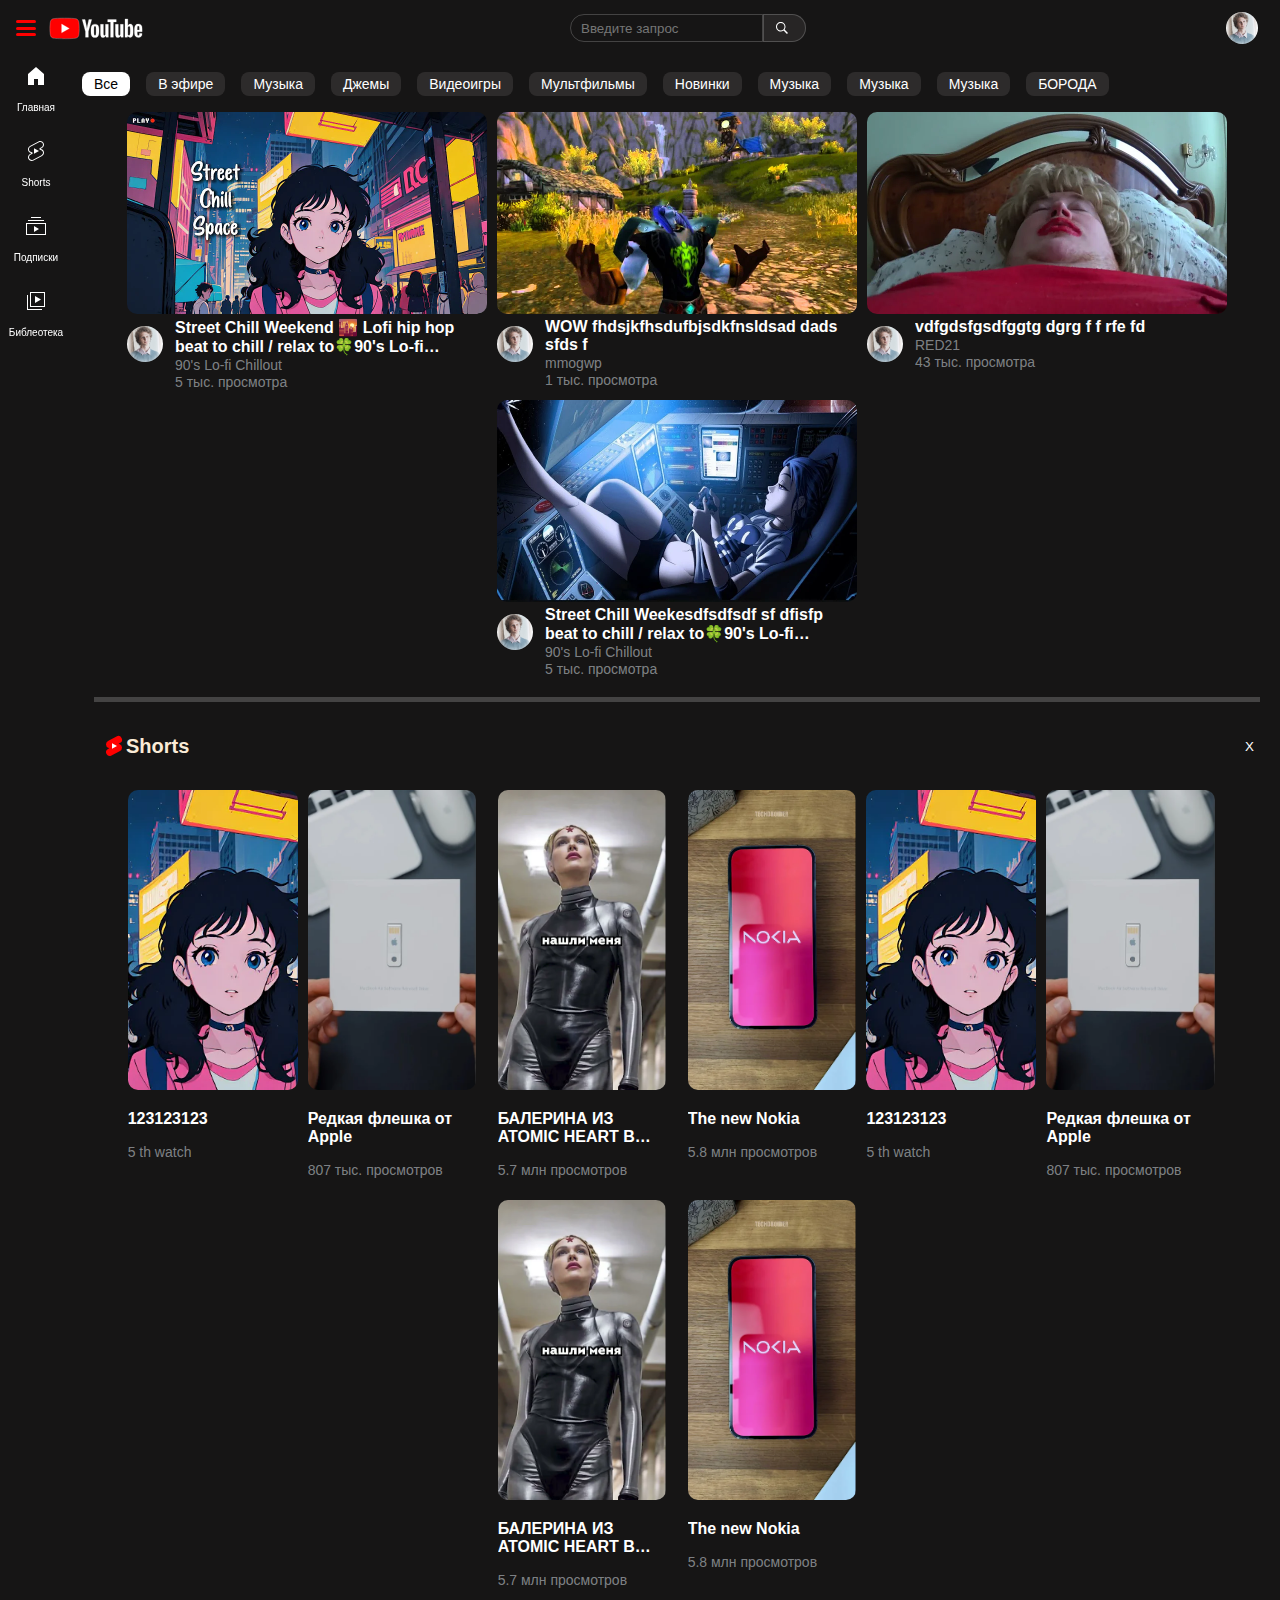
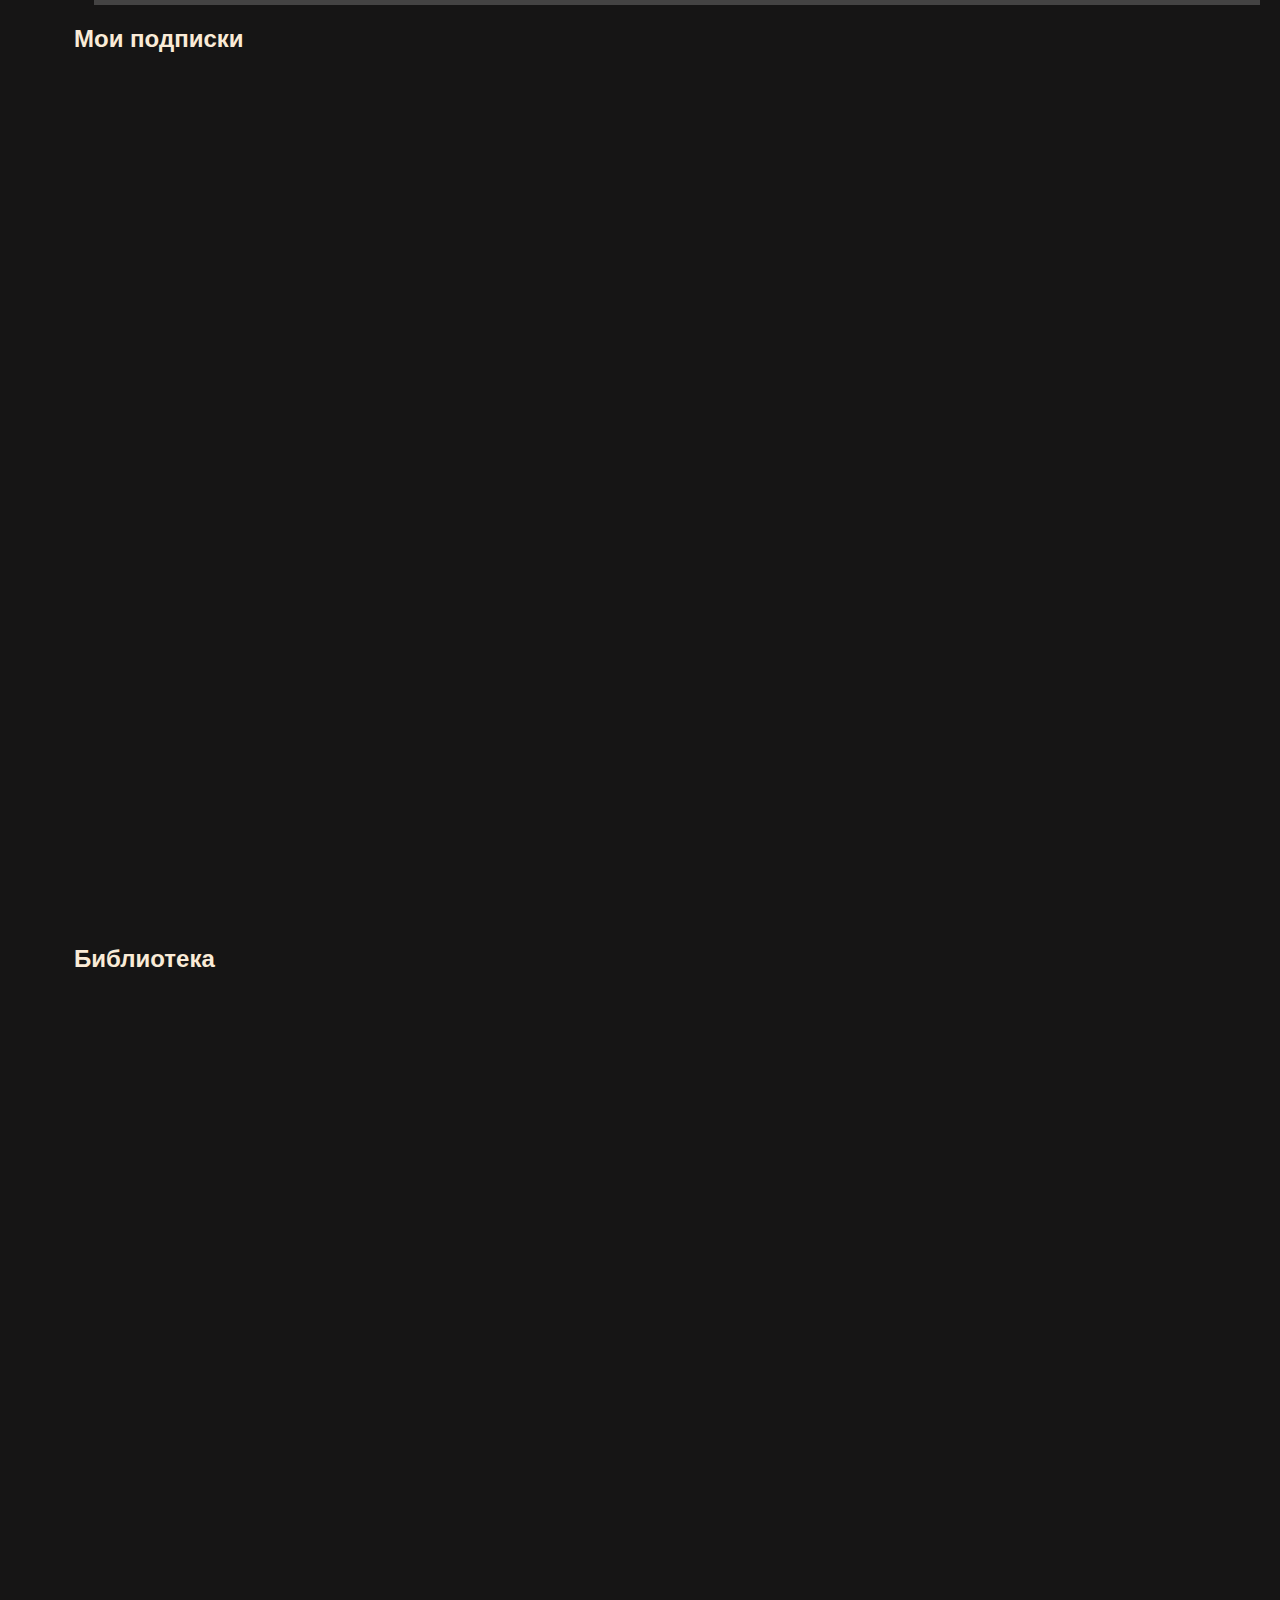
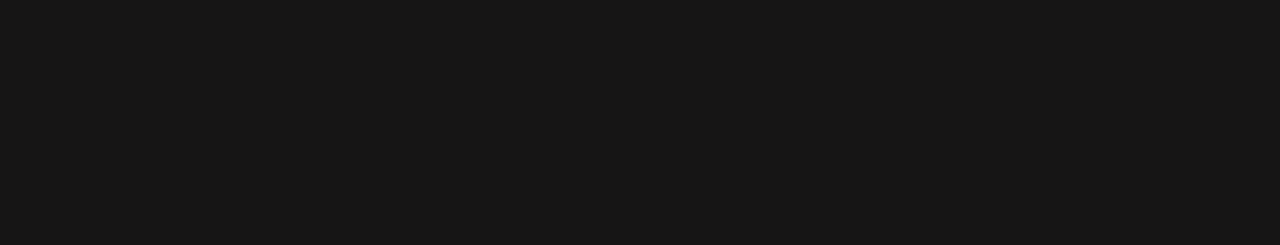
==== commit 8c506612: "фиксы багов, добавлены недоделаные фильтрация, контент модального окна. Добавлены шорты, подписки и " ====
--- a/index.html
+++ b/index.html
@@ -13,11 +13,11 @@
     <header class="page__header">
         <div class="header">
             <div class="header__left">
-                <button class="header__menu">
-                    <div class="header__burger"></div>
-                    <div class="header__burger"></div>
-                    <div class="header__burger"></div>
-                </button>
+                <a href="#modal-1" class="js-modal-open header__burger-menu" alt="">
+                    <span class="header__burger"></span>
+                    <span class="header__burger"></span>
+                    <span class="header__burger"></span>
+                </a>
 
                 <a class="header__link" href="/">
                     <svg class="header__logo" xmlns="http://www.w3.org/2000/svg" xml:space="preserve" y="0" x="0"
@@ -60,122 +60,7 @@
                 <div class="header__search">
                     <div class="header__search-left">
                         <input class="header__input" placeholder="Введите запрос" type="search">
-                        <button class="header__keybord">
-                            <svg class="header__keybord-ico" version="1.0"
-                                xmlns="http://www.w3.org/2000/svg" viewBox="0 0 1280.000000 640.000000"
-                                preserveAspectRatio="xMidYMid meet">
-                                А
-                                <g transform="translate(0.000000,640.000000) scale(0.100000,-0.100000)">
-                                    <path d="M81 5342 c-19 -9 -44 -30 -55 -45 -20 -27 -21 -43 -24 -358 -3 -311
-                           -2 -332 17 -374 16 -36 29 -50 63 -65 40 -18 67 -20 353 -20 174 0 326 4 346
-                           10 19 5 48 24 65 41 l29 30 3 350 c3 339 2 352 -18 384 -39 63 -51 65 -417 65
-                           -292 0 -332 -2 -362 -18z" />
-                                    <path d="M1211 5342 c-19 -9 -44 -30 -55 -45 -20 -28 -21 -40 -21 -377 0 -477
-                           -37 -440 433 -440 349 0 363 2 412 55 l25 27 0 358 0 358 -25 27 c-49 53 -63
-                           55 -412 55 -288 0 -327 -2 -357 -18z" />
-                                    <path d="M2373 5351 c-49 -13 -83 -39 -99 -77 -12 -29 -14 -95 -12 -374 l3
-                           -340 38 -37 37 -38 348 -3 c322 -2 349 -1 381 16 69 37 71 47 71 422 0 470 34
-                           434 -420 437 -173 1 -330 -2 -347 -6z" />
-                                    <path d="M3458 5335 c-14 -8 -36 -30 -47 -49 -20 -32 -21 -46 -21 -372 0 -319
-                           1 -341 20 -371 37 -62 43 -63 421 -63 325 0 343 1 374 20 63 39 65 52 65 415
-                           0 363 -2 376 -65 415 -31 19 -49 20 -376 20 -280 -1 -349 -3 -371 -15z" />
-                                    <path d="M4593 5334 c-18 -9 -42 -31 -53 -49 -19 -31 -20 -49 -20 -371 0 -476
-                           -37 -438 425 -442 327 -3 330 -2 374 20 80 41 81 45 81 418 0 363 -2 372 -69
-                           417 -34 23 -37 23 -370 23 -287 0 -341 -3 -368 -16z" />
-                                    <path d="M5725 5330 c-75 -37 -75 -35 -75 -420 0 -384 0 -384 72 -421 34 -18
-                           62 -19 364 -19 361 0 373 2 417 64 22 31 22 35 22 376 0 477 36 440 -437 440
-                           -303 0 -326 -1 -363 -20z" />
-                                    <path d="M6874 5339 c-46 -13 -91 -69 -99 -121 -3 -24 -5 -178 -3 -343 3 -333
-                           6 -346 71 -385 30 -19 52 -20 370 -20 372 0 374 0 419 62 l23 33 0 342 c0 329
-                           -1 343 -21 369 -11 15 -33 37 -48 48 -26 20 -41 21 -354 23 -181 1 -341 -2
-                           -358 -8z" />
-                                    <path d="M7985 5330 c-31 -12 -64 -53 -75 -91 -13 -45 -13 -623 0 -671 6 -20
-                           26 -50 46 -67 l35 -31 347 0 c327 0 349 1 379 20 62 37 63 44 63 415 0 371 -1
-                           378 -63 415 -30 19 -52 20 -372 19 -187 0 -349 -4 -360 -9z" />
-                                    <path d="M9099 5317 c-67 -45 -69 -55 -69 -415 0 -466 -28 -436 400 -440 362
-                           -4 390 -1 439 43 l36 33 3 354 c2 332 1 355 -17 384 -38 62 -53 64 -424 64
-                           -331 0 -334 0 -368 -23z" />
-                                    <path d="M10243 5310 c-62 -37 -63 -44 -63 -417 0 -318 1 -340 20 -370 41 -67
-                           -47 -63 1291 -63 1197 0 1212 0 1244 20 63 39 65 52 65 415 0 363 -2 376 -65
-                           415 -32 20 -47 20 -1246 20 -1186 0 -1215 -1 -1246 -20z" />
-                                    <path d="M80 4212 c-19 -9 -45 -32 -57 -51 -23 -34 -23 -37 -23 -371 0 -334 0
-                           -337 23 -371 48 -72 8 -69 822 -69 696 0 732 1 772 19 77 36 78 39 78 421 0
-                           317 -1 337 -20 369 -11 18 -36 42 -55 52 -33 18 -72 19 -770 19 -680 0 -738
-                           -1 -770 -18z" />
-                                    <path d="M11070 4212 c-22 -12 -44 -35 -57 -62 -22 -43 -23 -52 -23 -360 0
-                           -288 2 -319 19 -357 14 -30 31 -48 60 -62 40 -21 52 -21 828 -21 879 0 832 -4
-                           880 69 23 34 23 37 23 371 0 334 0 337 -23 371 -48 73 -1 69 -882 69 -746 0
-                           -792 -1 -825 -18z" />
-                                    <path d="M2019 4197 c-67 -45 -69 -55 -69 -411 0 -298 1 -322 20 -361 37 -76
-                           33 -75 428 -75 339 0 350 1 376 21 55 43 56 50 56 414 0 371 -1 378 -63 415
-                           -30 19 -52 20 -373 20 -338 0 -341 0 -375 -23z" />
-                                    <path d="M3161 4202 c-19 -9 -44 -30 -55 -45 -20 -27 -21 -43 -24 -365 -3
-                           -372 -1 -380 61 -426 27 -20 43 -21 355 -24 208 -2 340 0 362 7 20 6 49 24 65
-                           41 l30 31 0 359 0 358 -25 27 c-51 55 -53 55 -407 55 -293 0 -332 -2 -362 -18z" />
-                                    <path d="M4306 4210 c-15 -5 -37 -17 -48 -27 -47 -42 -48 -53 -48 -405 0 -315
-                           1 -335 20 -366 11 -18 34 -41 52 -52 31 -19 51 -20 366 -20 359 0 361 0 412
-                           55 l25 27 3 346 c3 486 40 446 -423 449 -181 1 -343 -2 -359 -7z" />
-                                    <path d="M5403 4190 c-62 -37 -63 -44 -63 -412 0 -373 2 -383 71 -420 32 -17
-                           59 -18 381 -16 l348 3 37 38 38 37 3 340 c3 378 1 393 -62 431 -29 18 -56 19
-                           -376 19 -325 0 -347 -1 -377 -20z" />
-                                    <path d="M6533 4191 c-62 -39 -63 -45 -63 -418 0 -318 1 -340 20 -370 37 -62
-                           43 -63 420 -63 384 0 384 0 421 72 18 34 19 62 19 358 0 347 -2 361 -55 410
-                           l-27 25 -351 3 c-335 2 -354 1 -384 -17z" />
-                                    <path d="M7671 4193 c-71 -35 -71 -37 -71 -425 l0 -346 27 -33 c49 -57 61 -59
-                           410 -59 294 0 321 2 361 20 34 15 47 29 63 65 19 43 20 63 17 374 -4 456 33
-                           421 -443 421 -287 0 -334 -3 -364 -17z" />
-                                    <path d="M8805 4190 c-80 -39 -80 -41 -80 -420 0 -475 -35 -440 440 -440 378
-                           0 381 1 423 81 22 44 23 47 20 369 -3 370 -4 376 -81 411 -38 17 -69 19 -362
-                           19 -300 0 -323 -1 -360 -20z" />
-                                    <path d="M9967 4200 c-47 -9 -94 -53 -108 -100 -7 -22 -9 -152 -7 -355 3 -355
-                           3 -354 71 -395 30 -19 53 -20 370 -20 373 0 380 1 417 63 19 30 20 52 20 380
-                           l0 347 -33 36 c-23 26 -45 38 -77 45 -54 10 -599 10 -653 -1z" />
-                                    <path d="M102 3093 c-40 -8 -90 -67 -97 -115 -3 -24 -5 -183 -3 -355 3 -297 4
-                           -313 24 -340 11 -15 36 -36 55 -45 32 -17 101 -18 1017 -18 1080 0 1027 -3
-                           1073 61 l24 34 0 345 c0 379 1 373 -63 417 -26 17 -77 18 -1017 19 -545 1
-                           -1000 -1 -1013 -3z" />
-                                    <path d="M2529 3057 c-67 -45 -69 -54 -69 -417 0 -364 2 -374 71 -415 32 -19
-                           52 -20 374 -20 378 0 373 -1 415 68 19 30 20 53 20 371 0 322 -1 340 -20 371
-                           -39 63 -51 65 -423 65 -331 0 -334 0 -368 -23z" />
-                                    <path d="M3699 3071 c-50 -16 -71 -33 -90 -74 -17 -38 -19 -70 -19 -362 0
-                           -357 2 -367 69 -412 34 -23 37 -23 368 -23 371 0 386 2 424 64 18 29 19 56 19
-                           378 l0 347 -31 35 c-17 20 -47 40 -67 46 -43 12 -634 12 -673 1z" />
-                                    <path d="M4805 3066 c-17 -7 -43 -28 -58 -45 l-27 -33 0 -348 0 -348 27 -33
-                           c49 -57 61 -59 413 -59 355 0 369 2 411 61 l24 34 0 347 c0 475 37 438 -435
-                           438 -248 -1 -332 -4 -355 -14z" />
-                                    <path d="M5944 3069 c-18 -5 -46 -25 -63 -44 l-31 -36 0 -347 c0 -330 1 -349
-                           20 -380 37 -60 53 -62 422 -62 469 0 432 -36 436 423 4 484 35 451 -428 454
-                           -179 1 -339 -2 -356 -8z" />
-                                    <path d="M7026 3039 c-22 -19 -40 -46 -46 -70 -7 -26 -10 -155 -8 -357 3 -352
-                           3 -351 71 -392 30 -19 53 -20 372 -20 474 0 439 -31 443 390 4 361 1 390 -43
-                           439 l-33 36 -360 3 -360 3 -36 -32z" />
-                                    <path d="M8169 3047 c-67 -45 -69 -55 -69 -411 0 -471 -30 -440 422 -444 197
-                           -2 332 1 355 7 22 6 52 25 68 41 l30 31 3 349 c3 387 2 392 -61 430 -30 19
-                           -52 20 -373 20 -338 0 -341 0 -375 -23z" />
-                                    <path d="M9311 3052 c-19 -9 -44 -30 -55 -45 -20 -28 -21 -40 -21 -377 0 -477
-                           -37 -440 433 -440 349 0 363 2 412 55 l25 27 3 353 3 353 -27 31 c-51 61 -51
-                           61 -411 61 -293 0 -332 -2 -362 -18z" />
-                                    <path d="M10450 3063 c-8 -3 -26 -15 -38 -27 -51 -46 -52 -52 -52 -403 0 -367
-                           2 -378 70 -418 35 -20 47 -20 1150 -20 1103 0 1115 0 1150 20 68 40 70 51 70
-                           418 0 354 0 356 -55 407 l-27 25 -1126 2 c-620 1 -1134 -1 -1142 -4z" />
-                                    <path d="M1783 1921 c-68 -42 -68 -41 -71 -392 -2 -205 1 -331 8 -357 6 -25
-                           24 -52 45 -71 l36 -31 465 0 c522 0 507 -2 545 72 18 34 19 62 19 363 0 352 0
-                           354 -55 405 l-27 25 -466 3 c-449 2 -468 1 -499 -17z" />
-                                    <path d="M3143 1920 c-68 -41 -68 -40 -71 -392 -2 -202 1 -331 8 -357 6 -24
-                           24 -51 45 -70 l36 -31 3231 0 c3222 0 3231 0 3263 20 63 39 65 52 65 409 0
-                           348 -2 362 -55 411 l-27 25 -3231 2 c-3190 3 -3232 3 -3264 -17z" />
-                                    <path d="M10033 1921 c-68 -42 -68 -41 -71 -393 -2 -202 1 -331 8 -357 6 -24
-                           24 -51 45 -70 l36 -31 465 0 c525 0 506 -3 544 75 19 39 20 63 20 358 0 344
-                           -2 359 -55 407 l-27 25 -466 3 c-449 2 -468 1 -499 -17z" />
-                                    <path d="M11393 1920 c-62 -37 -63 -44 -63 -417 0 -318 1 -340 20 -370 39 -65
-                           13 -63 712 -63 602 0 635 1 664 19 62 37 64 54 64 418 0 367 -2 378 -71 415
-                           -32 17 -73 18 -664 18 -607 0 -631 -1 -662 -20z" />
-                                    <path d="M79 1893 c-57 -48 -59 -61 -59 -408 0 -347 2 -360 59 -408 l33 -27
-                           636 0 c614 0 638 1 669 20 62 37 63 44 63 415 0 371 -1 378 -63 415 -31 19
-                           -55 20 -669 20 l-636 0 -33 -27z" />
-                                </g>
-                            </svg>
-                        </button>
+
                     </div>
                     <button class="header__search-button">
                         <svg class="header__search-ico" viewBox="0 0 400 400">
@@ -187,31 +72,9 @@
                         </svg>
                     </button>
                 </div>
-                <button class="header__voise"><svg class="header__voise-ico" viewBox="0 0 16 16"
-                        fill="currentColor" xmlns="http://www.w3.org/2000/svg">
-                        <path fill-rule="evenodd"
-                            d="M3.5 6.5A.5.5 0 0 1 4 7v1a4 4 0 0 0 8 0V7a.5.5 0 0 1 1 0v1a5 5 0 0 1-4.5 4.975V15h3a.5.5 0 0 1 0 1h-7a.5.5 0 0 1 0-1h3v-2.025A5 5 0 0 1 3 8V7a.5.5 0 0 1 .5-.5z" />
-                        <path fill-rule="evenodd"
-                            d="M10 8V3a2 2 0 1 0-4 0v5a2 2 0 1 0 4 0zM8 0a3 3 0 0 0-3 3v5a3 3 0 0 0 6 0V3a3 3 0 0 0-3-3z" />
-                    </svg></button>
             </div>
 
             <div class="header__right">
-                <button class="header__addcontent"><svg viewBox="0 0 24 24" preserveAspectRatio="xMidYMid meet"
-                        focusable="false" class="header__icon">
-                        <g class="header__icon">
-                            <path d="M18,8.83V5H2v14h16v-5.83L22,15V7L18,8.83z M14,13h-3v3H9v-3H6v-2h3V8h2v3h3V13z"
-                                class="header__icon"></path>
-                        </g>
-                    </svg></button>
-                <button class="header__cokcok"><svg viewBox="0 0 24 24" preserveAspectRatio="xMidYMid meet"
-                        focusable="false" class="header__icon">
-                        <g class="header__icon">
-                            <path
-                                d="M10,20h4c0,1.1-0.9,2-2,2S10,21.1,10,20z M20,17.35V19H4v-1.65l2-1.88v-5.15c0-2.92,1.56-5.22,4-5.98V3.96 c0-1.42,1.49-2.5,2.99-1.76C13.64,2.52,14,3.23,14,3.96l0,0.39c2.44,0.75,4,3.06,4,5.98v5.15L20,17.35z M19,17.77l-2-1.88v-5.47 c0-2.47-1.19-4.36-3.13-5.1c-1.26-0.53-2.64-0.5-3.84,0.03C8.15,6.11,7,7.99,7,10.42v5.47l-2,1.88V18h14V17.77z"
-                                class="header__icon"></path>
-                        </g>
-                    </svg></button>
                 <button class="header__profile"><img class="header__profile-logo" src="./img/chanel-logo_1.jpg"
                         alt=""></button>
             </div>
@@ -236,7 +99,7 @@
                     </a>
                 </li>
                 <li class="menu__item">
-                    <a class="menu__link" href="/">
+                    <a class="menu__link" href="#shorts">
                         <svg class="menu__logo" viewBox="0 0 24 24" preserveAspectRatio="xMidYMid meet"
                             focusable="false">
                             <g viewBox="0 0 24 24" class="menu__logo">
@@ -249,7 +112,7 @@
                     </a>
                 </li>
                 <li class="menu__item">
-                    <a class="menu__link" href="/">
+                    <a class="menu__link" href="#folower">
                         <svg class="menu__logo" viewBox="0 0 24 24" preserveAspectRatio="xMidYMid meet"
                             focusable="false">
                             <g class="menu__logo">
@@ -262,7 +125,7 @@
                     </a>
                 </li>
                 <li class="menu__item">
-                    <a class="menu__link" href="/">
+                    <a class="menu__link" href="#galery">
                         <svg class="menu__logo" viewBox="0 0 24 24" preserveAspectRatio="xMidYMid meet"
                             focusable="false">
                             <g class="menu__logo">
@@ -281,61 +144,61 @@
             <nav class="main__upper upper">
 
                 <ul class="upper__list">
-                    <li class="upper__item">
-                        <a class="upper__link" href="/" style="background-color: rgb(240, 241, 241); color: black;">
+                    <li class="upper__item" data-kind="all">
+                        <a class="upper__link" href="/">
                             <p class="upper__text">Все</p>
                         </a>
 
                     </li>
-                    <li class="upper__item">
+                    <li class="upper__item" data-kind="streems">
                         <a class="upper__link" href="/">
                             <p class="upper__text">В эфире</p>
                         </a>
 
                     </li>
-                    <li class="upper__item">
+                    <li class="upper__item" data-kind="musics">
                         <a class="upper__link" href="/">
                             <p class="upper__text">Музыка</p>
                         </a>
                     </li>
-                    <li class="upper__item">
+                    <li class="upper__item" data-kind="jems">
+                        <a class="upper__link" href="/">
+                            <p class="upper__text">Джемы</p>
+                        </a>
+                    </li>
+                    <li class="upper__item" data-kind="games">
+                        <a class="upper__link" href="/">
+                            <p class="upper__text">Видеоигры</p>
+                        </a>
+                    </li>
+                    <li class="upper__item" data-kind="multfilms">
+                        <a class="upper__link" href="/">
+                            <p class="upper__text">Мультфильмы</p>
+                        </a>
+                    </li>
+                    <li class="upper__item" data-kind="news">
+                        <a class="upper__link" href="/">
+                            <p class="upper__text">Новинки</p>
+                        </a>
+                    </li>
+                    <li class="upper__item" data-kind="musics">
                         <a class="upper__link" href="/">
                             <p class="upper__text">Музыка</p>
                         </a>
                     </li>
-                    <li class="upper__item">
+                    <li class="upper__item" data-kind="musics">
                         <a class="upper__link" href="/">
                             <p class="upper__text">Музыка</p>
                         </a>
                     </li>
-                    <li class="upper__item">
+                    <li class="upper__item" data-kind="musics">
                         <a class="upper__link" href="/">
                             <p class="upper__text">Музыка</p>
                         </a>
                     </li>
-                    <li class="upper__item">
-                        <a class="upper__link" href="/">
-                            <p class="upper__text">Музыка</p>
-                        </a>
-                    </li>
-                    <li class="upper__item">
-                        <a class="upper__link" href="/">
-                            <p class="upper__text">Музыка</p>
-                        </a>
-                    </li>
-                    <li class="upper__item">
-                        <a class="upper__link" href="/">
-                            <p class="upper__text">Музыка</p>
-                        </a>
-                    </li>
-                    <li class="upper__item">
-                        <a class="upper__link" href="/">
-                            <p class="upper__text">Музыка</p>
-                        </a>
-                    </li>
-                    <li class="upper__item">
-                        <a class="upper__link" href="/">
-                            <p class="upper__text">Музыка</p>
+                    <li class="upper__item" data-kind="musics">
+                        <a class="upper__link" href="/">
+                            <p class="upper__text">БОРОДА</p>
                         </a>
                     </li>
                 </ul>
@@ -343,76 +206,209 @@
             <nav class="main__card card">
                 <ul class="card__list">
                     <li class="card__item">
-                        <a href="/" class="card__link-video"><img class="card__img" src="./img/hq720.jpg" alt=" "></a>
+                        <div class="col-auto box musics">
+                            <a href="/" class="card__link-video"><img class="card__img" src="./img/hq720.jpg"
+                                    alt=" "></a>
+                            <nav class="card__intro">
+                                <a href="/" class="card__link-chanel"><img class="card__logo"
+                                        src="./img/chanel-logo_1.jpg" alt=""></a>
+                                <article class="card__lyric">
+                                    <a href="/" class="card__link-video">
+                                        <h2 class="card__title">Street Chill Weekend 🌇 Lofi hip hop beat to chill /
+                                            relax
+                                            to🍀90's
+                                            Lo-fi Chillout</h2>
+                                    </a>
+                                    <nav><a href="/" class="card__link-chanel">90's Lo-fi Chillout</a></nav>
+                                    <a class="card__link-video">
+                                        <p class="card__count-watch">5 тыс. просмотра</p>
+                                    </a>
+                                </article>
+                            </nav>
+                        </div>
+                    </li>
+                    <li class="card__item">
+                        <div class="col-auto box games">
+                            <a href="/" class="card__link-video"><img class="card__img" src="./img/h1.jpg" alt=" "></a>
+                            <nav class="card__intro">
+                                <a href="/" class="card__link-chanel"><img class="card__logo"
+                                        src="./img/chanel-logo_1.jpg" alt=""></a>
+                                <article class="card__lyric">
+                                    <a href="/" class="card__link-video">
+                                        <h2 class="card__title">WOW fhdsjkfhsdufbjsdkfnsldsad dads sfds f</h2>
+                                    </a>
+                                    <nav><a href="/" class="card__link-chanel">mmogwp</a></nav>
+                                    <a class="card__link-video">
+                                        <p class="card__count-watch">1 тыс. просмотра</p>
+                                    </a>
+                                </article>
+                            </nav>
+                        </div>
+                    </li>
+                    <li class="card__item">
+                        <a href="/" class="card__link-video"><img class="card__img" src="./img/h2.jpg" alt=" "></a>
                         <nav class="card__intro">
                             <a href="/" class="card__link-chanel"><img class="card__logo" src="./img/chanel-logo_1.jpg"
                                     alt=""></a>
                             <article class="card__lyric">
                                 <a href="/" class="card__link-video">
-                                    <h2 class="card__title">Street Chill Weekend 🌇 Lofi hip hop beat to chill /
-                                        relax
-                                        to🍀90's
-                                        Lo-fi Chillout</h2>
+                                    <h2 class="card__title">vdfgdsfgsdfggtg dgrg f f rfe fd</h2>
                                 </a>
-                                <nav><a href="/" class="card__chanel">90's Lo-fi Chillout</a></nav>
-                                <p class="card__count-watch">5 тыс. просмотра</p>
+                                <nav><a href="/" class="card__link-chanel">RED21</a></nav>
+                                <a class="card__link-video">
+                                    <p class="card__count-watch">43 тыс. просмотра</p>
+                                </a>
                             </article>
                         </nav>
                     </li>
                     <li class="card__item">
-                        <a href="/" class="card__link-video"><img class="card__img" src="./img/hq720.jpg" alt=" "></a>
+                        <a href="/" class="card__link-video"><img class="card__img" src="./img/hq720_live.jpg"
+                                alt=" "></a>
                         <nav class="card__intro">
                             <a href="/" class="card__link-chanel"><img class="card__logo" src="./img/chanel-logo_1.jpg"
                                     alt=""></a>
                             <article class="card__lyric">
                                 <a href="/" class="card__link-video">
-                                    <h2 class="card__title">Street Chill Weekend 🌇 Lofi hip hop beat to chill /
+                                    <h2 class="card__title">Street Chill Weekesdfsdfsdf sf dfisfp beat to chill /
                                         relax
                                         to🍀90's
                                         Lo-fi Chillout</h2>
                                 </a>
-                                <nav><a href="/" class="card__chanel">90's Lo-fi Chillout</a></nav>
-                                <p class="card__count-watch">5 тыс. просмотра</p>
+                                <nav><a href="/" class="card__link-chanel">90's Lo-fi Chillout</a></nav>
+                                <a class="card__link-video">
+                                    <p class="card__count-watch">5 тыс. просмотра</p>
+                                </a>
                             </article>
                         </nav>
                     </li>
-                    <li class="card__item">
-                        <a href="/" class="card__link-video"><img class="card__img" src="./img/hq720.jpg" alt=" "></a>
-                        <nav class="card__intro">
-                            <a href="/" class="card__link-chanel"><img class="card__logo" src="./img/chanel-logo_1.jpg"
-                                    alt=""></a>
-                            <article class="card__lyric">
-                                <a href="/" class="card__link-video">
-                                    <h2 class="card__title">Street Chill Weekend 🌇 Lofi hip hop beat to chill /
-                                        relax
-                                        to🍀90's
-                                        Lo-fi Chillout</h2>
-                                </a>
-                                <nav><a href="/" class="card__chanel">90's Lo-fi Chillout</a></nav>
-                                <p class="card__count-watch">5 тыс. просмотра</p>
-                            </article>
-                        </nav>
-                    </li>
-                    <li class="card__item">
-                        <a href="/" class="card__link-video"><img class="card__img" src="./img/hq720.jpg" alt=" "></a>
-                        <nav class="card__intro">
-                            <a href="/" class="card__link-chanel"><img class="card__logo" src="./img/chanel-logo_1.jpg"
-                                    alt=""></a>
-                            <article class="card__lyric">
-                                <a href="/" class="card__link-video">
-                                    <h2 class="card__title">Street Chill Weekend 🌇 Lofi hip hop beat to chill /
-                                        relax
-                                        to🍀90's
-                                        Lo-fi Chillout</h2>
-                                </a>
-                                <nav><a href="/" class="card__chanel">90's Lo-fi Chillout</a></nav>
-                                <p class="card__count-watch">5 тыс. просмотра</p>
-                            </article>
-                        </nav>
-                    </li>
                 </ul>
             </nav>
         </div>
-
+        <div class="main__shorts shorts" id="shorts">
+            <article class="shorts__box">
+                <div class="shorts__header">
+                    <div class="shorts__head-left">
+                        <svg viewBox="0 0 24 24" preserveAspectRatio="xMidYMid meet" focusable="false"
+                            class="shorts__title-ico">
+                            <g viewBox="0 0 24 24" class="shorts__title-ico">
+                                <g class="shorts__title-ico">
+                                    <path
+                                        d="M17.77,10.32l-1.2-.5L18,9.06a3.74,3.74,0,0,0-3.5-6.62L6,6.94a3.74,3.74,0,0,0,.23,6.74l1.2.49L6,14.93a3.75,3.75,0,0,0,3.5,6.63l8.5-4.5a3.74,3.74,0,0,0-.23-6.74Z"
+                                        fill="red" class="style-scope yt-icon"></path>
+                                    <polygon points="10 14.65 15 12 10 9.35 10 14.65" fill="#fff"
+                                        class="shorts__title-ico">
+                                    </polygon>
+                                </g>
+                            </g>
+                        </svg>
+                        <h2 class="shorts__title">Shorts</h2>
+                    </div>
+                    <button class="shorts__btn-close">X</button>
+                </div>
+                <nav>
+                    <ul class="shorts__list">
+                        <li class="shorts__item">
+                            <a href="/" class="shorts__card">
+                                <article>
+                                    <img class='shorts__card-ico' src="./img/hq720.jpg">
+                                    <h3 class="shorts__card-title">123123123</h3>
+                                    <p class="shorts__card-watchers"> 5 th watch</p>
+                                </article>
+                            </a>
+                        </li>
+                        <li class="shorts__item">
+                            <a href="/" class="shorts__card">
+                                <article>
+                                    <img class='shorts__card-ico' src="./img/hq70.jpg">
+                                    <h3 class="shorts__card-title">Редкая флешка от Apple</h3>
+                                    <p class="shorts__card-watchers"> 807 тыс. просмотров</p>
+                                </article>
+                            </a>
+                        </li>
+                        <li class="shorts__item">
+                            <a href="/" class="shorts__card">
+                                <article>
+                                    <img class='shorts__card-ico' src="./img/oar2.jpg">
+                                    <h3 class="shorts__card-title">БАЛЕРИНА ИЗ ATOMIC HEART В ОБРАЗЕ БАЛЕРИНЫ ИЗ ATOMIC
+                                        HEART 🤔🤔🤔</h3>
+                                    <p class="shorts__card-watchers"> 5.7 млн просмотров</p>
+                                </article>
+                            </a>
+                        </li>
+                        <li class="shorts__item">
+                            <a href="/" class="shorts__card">
+                                <article>
+                                    <img class='shorts__card-ico' src="./img/oar3.jpg">
+                                    <h3 class="shorts__card-title">The new Nokia</h3>
+                                    <p class="shorts__card-watchers"> 5.8 млн просмотров</p>
+                                </article>
+                            </a>
+                        </li>
+                        <li class="shorts__item">
+                            <a href="/" class="shorts__card">
+                                <article>
+                                    <img class='shorts__card-ico' src="./img/hq720.jpg">
+                                    <h3 class="shorts__card-title">123123123</h3>
+                                    <p class="shorts__card-watchers"> 5 th watch</p>
+                                </article>
+                            </a>
+                        </li>
+                        <li class="shorts__item">
+                            <a href="/" class="shorts__card">
+
+                                <img class='shorts__card-ico' src="./img/hq70.jpg">
+                                <article>
+                                    <h3 class="shorts__card-title">Редкая флешка от Apple</h3>
+                                    <p class="shorts__card-watchers"> 807 тыс. просмотров</p>
+                                </article>
+                            </a>
+                        </li>
+                        <li class="shorts__item">
+                            <a href="/" class="shorts__card">
+                                <article>
+                                    <img class='shorts__card-ico' src="./img/oar2.jpg">
+                                    <h3 class="shorts__card-title">БАЛЕРИНА ИЗ ATOMIC HEART В ОБРАЗЕ БАЛЕРИНЫ ИЗ ATOMIC
+                                        HEART 🤔🤔🤔</h3>
+                                    <p class="shorts__card-watchers"> 5.7 млн просмотров</p>
+                                </article>
+                            </a>
+                        </li>
+                        <li class="shorts__item">
+                            <a href="/" class="shorts__card">
+                                <article>
+                                    <img class='shorts__card-ico' src="./img/oar3.jpg">
+                                    <h3 class="shorts__card-title">The new Nokia</h3>
+                                    <p class="shorts__card-watchers"> 5.8 млн просмотров</p>
+                                </article>
+                            </a>
+                        </li>
+                    </ul>
+                </nav>
+            </article>
+        </div>
+        <div class="main__folower" id="folower">
+            <H2>Мои подписки</H2>
+        </div>
+        <div class="main__galery" id="galery">
+            <H2>Библиотека</H2>
+        </div>
     </main>
+    <div class="modal modal" id="modal-1">
+        <div class="modal__dialog">
+            <div class="modal__dialog-header">
+                <div class="modal__dialog-header-content">
+                    Modal window 1
+                </div>
+                <div class="modal__dialog-header-close">
+                    <button class="js-modal-button modal__dialog-header-close-btn">Close</button>
+                </div>
+            </div>
+            <div class="modal__dialog-body"></div>
+            <div class="modal__dialog-footer">
+                <button class="js-modal-close btn-close">Close</button>
+            </div>
+        </div>
+    </div>
+
+    <script src="./scripts.js"></script>
 </body>--- a/css/index.css
+++ b/css/index.css
@@ -11,6 +11,11 @@
 
 body::-webkit-scrollbar {
   width: 8px;
+}
+@media (max-width: 720px) {
+  body::-webkit-scrollbar {
+    display: none;
+  }
 }
 
 body::-webkit-scrollbar-track {
@@ -47,31 +52,67 @@
   padding: 0px 16px;
   background-color: var(--color-background-general);
   top: 0;
-  z-index: 9999;
-}
-.header__burger {
-  width: 18px;
-  height: 1px;
-  background-color: var(--color-fill-ico);
-  margin: 7px 0;
-  transition: 0.6s;
+  z-index: 9;
+}
+.header__burger-menu {
+  background-color: var(--color-none);
+  width: 20px;
+  height: 16px;
+  position: relative;
+  cursor: pointer;
+  display: inline-block;
+}
+.header__burger-menu span {
+  background-color: #ff0000;
+  position: absolute;
+  border-radius: 2px;
+  transition: 0.3s cubic-bezier(0.8, 0.5, 0.2, 1.4);
+  width: 100%;
+  height: 3px;
+  transition-duration: 500ms;
+}
+.header__burger-menu span:nth-child(1) {
+  top: 0px;
+  left: 0px;
+}
+.header__burger-menu span:nth-child(2) {
+  top: 7px;
+  left: 0px;
+  opacity: 1;
+}
+.header__burger-menu span:nth-child(3) {
+  bottom: 0px;
+  left: 0px;
+}
+.header__burger-menu:not(.open):hover span:nth-child(1) {
+  transform: rotate(-3deg) scaleY(1.1);
+}
+.header__burger-menu:not(.open):hover span:nth-child(2) {
+  transform: rotate(3deg) scaleY(1.1);
+}
+.header__burger-menu:not(.open):hover span:nth-child(3) {
+  transform: rotate(4deg) scaleY(1.1);
+}
+.header__burger-menu.open span:nth-child(1) {
+  transform: rotate(45deg);
+  top: 7px;
+}
+.header__burger-menu.open span:nth-child(2) {
+  opacity: 0;
+}
+.header__burger-menu.open span:nth-child(3) {
+  transform: rotate(-45deg);
+  top: 7px;
 }
 .header__left {
   position: relative;
   display: flex;
+  align-items: center;
 }
 .header__link {
   vertical-align: middle;
 }
-.header__menu {
-  background-color: var(--color-none);
-  border: 0;
-  align-items: center;
-  vertical-align: middle;
-  padding-left: 14px;
-}
 .header__logo {
-  -ms-flex-align: start;
   width: 120px;
   max-height: 56px;
   fill: var(--color-fill-ico);
@@ -88,7 +129,8 @@
 }
 @media (max-width: 768px) {
   .header__center {
-    align-items: flex-end;
+    margin-right: 15px;
+    margin-left: auto;
   }
 }
 .header__search {
@@ -118,15 +160,6 @@
 .header__input:focus .header__search-left {
   border: 1px solid #ff0404;
 }
-.header__keybord {
-  background-color: var(--color-none);
-  border: 0px;
-}
-.header__keybord-ico {
-  height: 24px;
-  width: 24px;
-  fill: var(--color-fill-ico);
-}
 .header__search-button {
   background-color: var(--color-background-ico);
   border: 1px solid var(--color-conture-search);
@@ -134,6 +167,8 @@
 }
 @media (max-width: 768px) {
   .header__search-button {
+    height: 30px;
+    width: 30px;
     border-radius: 20px;
     border: 0;
     padding: 0;
@@ -151,20 +186,6 @@
   .header__search-ico {
     padding: 0;
   }
-}
-.header__voise {
-  height: 30px;
-  width: 30px;
-  margin-left: 4px;
-  border-radius: 50%;
-  border: 0px;
-  color: var(--color-fill-ico);
-  background-color: var(--color-background-ico);
-}
-.header__voise-ico {
-  height: 16px;
-  vertical-align: middle;
-  align-items: center;
 }
 .header__profile-logo {
   -o-object-fit: cover;
@@ -174,32 +195,6 @@
   border-radius: 50%;
   vertical-align: middle;
 }
-.header__addcontent {
-  background-color: rgba(0, 0, 0, 0);
-  border: 0px;
-  min-width: 32px;
-  height: 32px;
-  stroke: var(--color-stroke-ico);
-  vertical-align: middle;
-}
-@media (max-width: 360px) {
-  .header__addcontent {
-    display: none;
-  }
-}
-.header__cokcok {
-  background-color: var(--color-none);
-  border: 0px;
-  min-width: 32px;
-  height: 32px;
-  stroke: var(--color-stroke-ico);
-  vertical-align: middle;
-}
-@media (max-width: 360px) {
-  .header__cokcok {
-    display: none;
-  }
-}
 .header__profile {
   background-color: var(--color-none);
   border: 0px;
@@ -211,11 +206,11 @@
 
 .menu {
   max-width: 72px;
-  padding: 0px 4px;
   position: fixed;
   left: 0;
   box-sizing: border-box;
   height: 100%;
+  z-index: 8;
 }
 @media (max-width: 768px) {
   .menu {
@@ -224,12 +219,11 @@
 }
 .menu__list {
   list-style-type: none;
-  padding: 0px;
-  max-width: 72px;
+  padding: 0;
+  margin: 0;
 }
 .menu__item {
   width: 72px;
-  padding: 16px 0px;
   justify-content: center;
   align-items: center;
   text-align: center;
@@ -251,23 +245,29 @@
 }
 .menu__link {
   text-decoration: none;
+  display: block;
+  padding: 8px 0;
 }
 
 .upper {
   position: fixed;
-  max-height: 56px;
-  width: 100%;
-  display: flex;
-  flex-wrap: nowrap;
+  display: flex;
+  width: 90vw;
+  height: 56px;
   background-color: var(--color-background-general);
-  z-index: 9999;
-  padding-left: 8px;
-  box-shadow: inset -86px 0em 2em -12px rgb(214, 214, 214);
+  z-index: 8;
+  overflow: scroll;
+  overflow-y: hidden;
+}
+@media (max-width: 768px) {
+  .upper {
+    width: 100%;
+  }
 }
 .upper::-webkit-scrollbar {
   height: 6px;
 }
-@media (min-width: 360px) {
+@media (max-width: 768px) {
   .upper::-webkit-scrollbar {
     display: none;
   }
@@ -279,24 +279,32 @@
   background-color: rgb(92, 91, 91);
   border-radius: 20px;
 }
-.upper:hover {
-  overflow-x: scroll;
+.upper:not(:hover)::-webkit-scrollbar {
+  display: none;
 }
 .upper__list {
   display: flex;
-  box-sizing: border-box;
+  gap: 16px;
   list-style: none;
   margin: 0px;
   padding: 0px;
 }
+.upper__item:first-child .upper__link {
+  background-color: #ffffff;
+  color: black;
+  margin-left: 8px;
+}
+.upper__item:last-child .upper__link {
+  margin-right: 8px;
+}
 .upper__link {
-  display: flex;
+  display: block;
   text-decoration: none;
   color: var(--color-text-general);
   background-color: var(--color-background-link);
   border-radius: 8px;
-  margin: 16px 16px 16px 0px;
-  padding: 5px 12px;
+  padding: 4px 12px;
+  margin-top: 16px;
 }
 .upper__link:not(:hover) {
   background-color: var(--color-background-hover-link);
@@ -308,11 +316,13 @@
 }
 
 .card {
-  padding: 56px 10px 0px 10px;
+  padding-top: 56px;
 }
 .card__link-video {
-  display: inline-block;
   overflow: hidden;
+  display: block;
+  text-decoration: none;
+  color: var(--color-text-general);
 }
 .card__list {
   display: flex;
@@ -350,6 +360,7 @@
   box-sizing: border-box;
 }
 .card__title {
+  padding-top: 4px;
   margin: 0px;
   white-space: 2;
   overflow: hidden;
@@ -358,14 +369,14 @@
   -webkit-box-orient: vertical;
   font-size: 16px;
 }
-.card__chanel {
+.card__link-chanel {
   margin: 0px;
   font-size: 14px;
   color: var(--color-text-commit);
   text-decoration: none;
   transition: 0.2s;
 }
-.card__chanel:hover {
+.card__link-chanel:hover {
   color: var(--color-text-general);
   transition: 0.2s;
 }
@@ -375,13 +386,31 @@
   color: var(--color-text-commit);
 }
 .card__link-video {
+  display: block;
   text-decoration: none;
   color: var(--color-text-general);
 }
 
+.hide {
+  opacity: 1;
+  animation-name: a1;
+  animation-duration: 2s;
+  animation-fill-mode: forwards;
+}
+
+@keyframes a1 {
+  to {
+    opacity: 0;
+    min-height: 0;
+    min-width: 0;
+    padding: 0;
+    margin: 0;
+    border: 0;
+  }
+}
 .page {
   padding-top: 56px;
-  padding-left: 80px;
+  padding-left: 74px;
 }
 @media (max-width: 768px) {
   .page {
@@ -389,6 +418,157 @@
   }
 }
 
-.main {
-  display: flex;
+.shorts {
+  margin: 20px 0px;
+}
+.shorts__box {
+  margin: 0px 20px;
+  background-color: var(--color-background-general);
+  border-bottom: 5px solid var(--color-conture-search);
+  border-top: 5px solid var(--color-conture-search);
+}
+.shorts__card {
+  overflow: hidden;
+  display: block;
+  text-decoration: none;
+  color: var(--color-text-general);
+  height: 400px;
+  max-width: 180px;
+}
+.shorts__header {
+  margin: 24px 0px 24px 8px;
+  display: flex;
+  max-height: 40px;
+  justify-content: space-between;
+}
+.shorts__head-left {
+  display: flex;
+  align-items: center;
+}
+.shorts__title {
+  font-size: 20px;
+  text-align: center;
+  vertical-align: middle;
+}
+.shorts__title-ico {
+  display: block;
+  width: 24px;
+}
+.shorts__btn-close {
+  background: none;
+  border: 0;
+  color: white;
+}
+.shorts__list {
+  display: flex;
+  flex-wrap: wrap;
+  list-style-type: none;
+  margin: 0px;
+  padding: 0px;
+  gap: 10px;
+  justify-content: center;
+}
+.shorts__card-title {
+  white-space: 2;
+  overflow: hidden;
+  display: -webkit-box;
+  -webkit-line-clamp: 2;
+  -webkit-box-orient: vertical;
+  font-size: 16px;
+}
+.shorts__card-watchers {
+  margin: 0px;
+  font-size: 14px;
+  color: var(--color-text-commit);
+}
+.shorts__item:hover .shorts__card-ico {
+  transform: scale(1.05);
+  border-radius: 0px;
+  transition: 1s;
+}
+.shorts__card-ico {
+  overflow: hidden;
+  max-width: 170px;
+  border-radius: 10px;
+  transition: 1s;
+  -o-object-fit: cover;
+     object-fit: cover;
+  height: 300px;
+}
+
+.modal {
+  padding-top: 56px;
+  display: flex;
+  align-items: center;
+  justify-content: flex-start;
+  position: fixed;
+  top: 0;
+  left: 0;
+  width: 100%;
+  height: 100%;
+  visibility: hidden;
+  background-color: rgba(0, 0, 0, 0.425);
+  opacity: 0;
+  transition: 0.2s;
+  z-index: 8;
+}
+.modal__dialog {
+  display: flex;
+  flex-direction: column;
+  overflow: hidden;
+  background-color: var(--color-background-general);
+  width: 230px;
+  height: 100%;
+  padding-right: 10px;
+}
+.modal__dialog-header-content {
+  flex-grow: 1;
+  font-size: 24px;
+}
+.modal__dialog-header-close-btn {
+  margin: 0;
+  padding: 0;
+  background: none;
+  border: 0;
+  cursor: pointer;
+  font-size: 24px;
+  line-height: 24px;
+  color: white;
+}
+.modal__dialog-body {
+  flex-grow: 1;
+  overflow: auto;
+}
+.modal__dialog-footer .btn-close {
+  background: none;
+  border: 1px solid white;
+  color: white;
+}
+.modal--s .modal__dialog {
+  width: 300px;
+}
+.modal--m .modal__dialog {
+  width: 600px;
+}
+.modal--l .modal__dialog {
+  width: 900px;
+}
+.modal--screen-height .modal__dialog {
+  max-height: 80vh;
+}
+.modal--active {
+  visibility: visible;
+  opacity: 1;
+}
+.modal--active .modal__dialog {
+  transform: translateY(0);
+}
+
+.main__folower {
+  height: 100vh;
+  width: 100%;
+}
+.main__galery {
+  height: 100vh;
+  width: 100%;
 }/*# sourceMappingURL=index.css.map */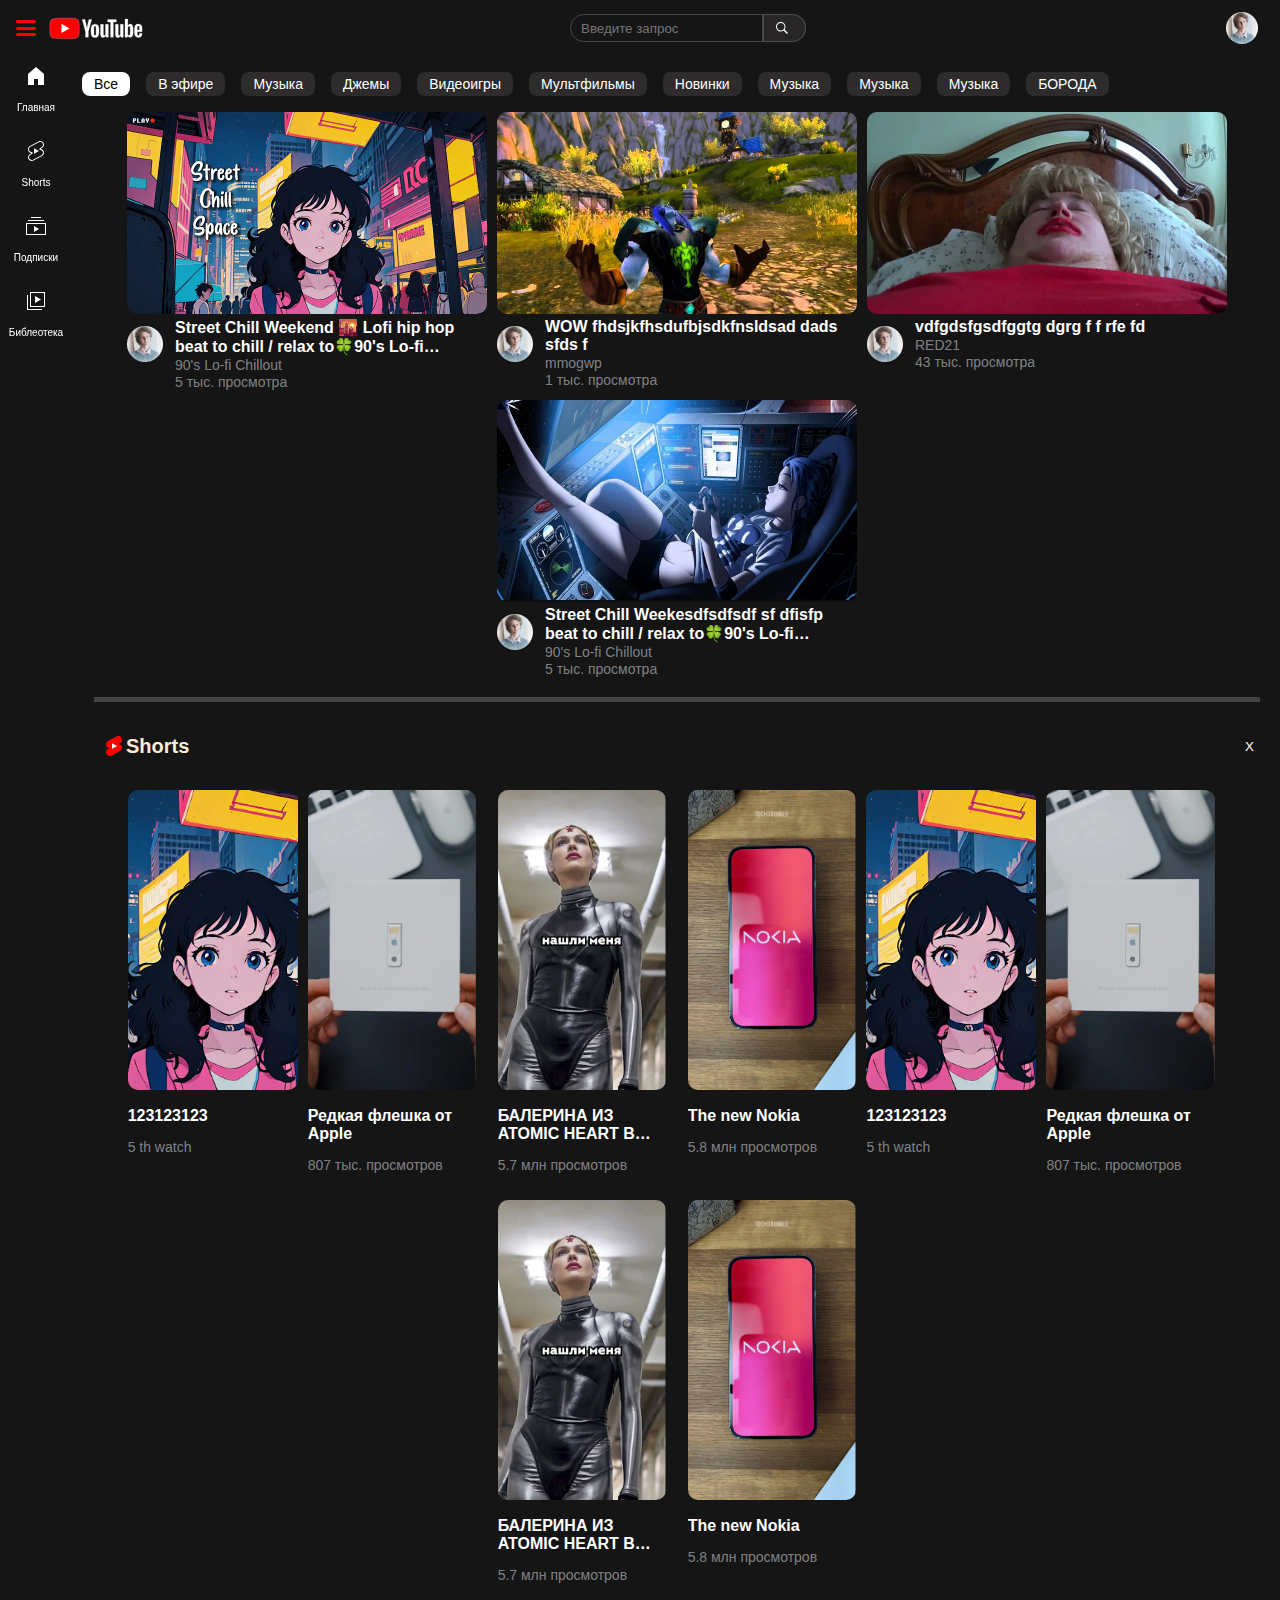
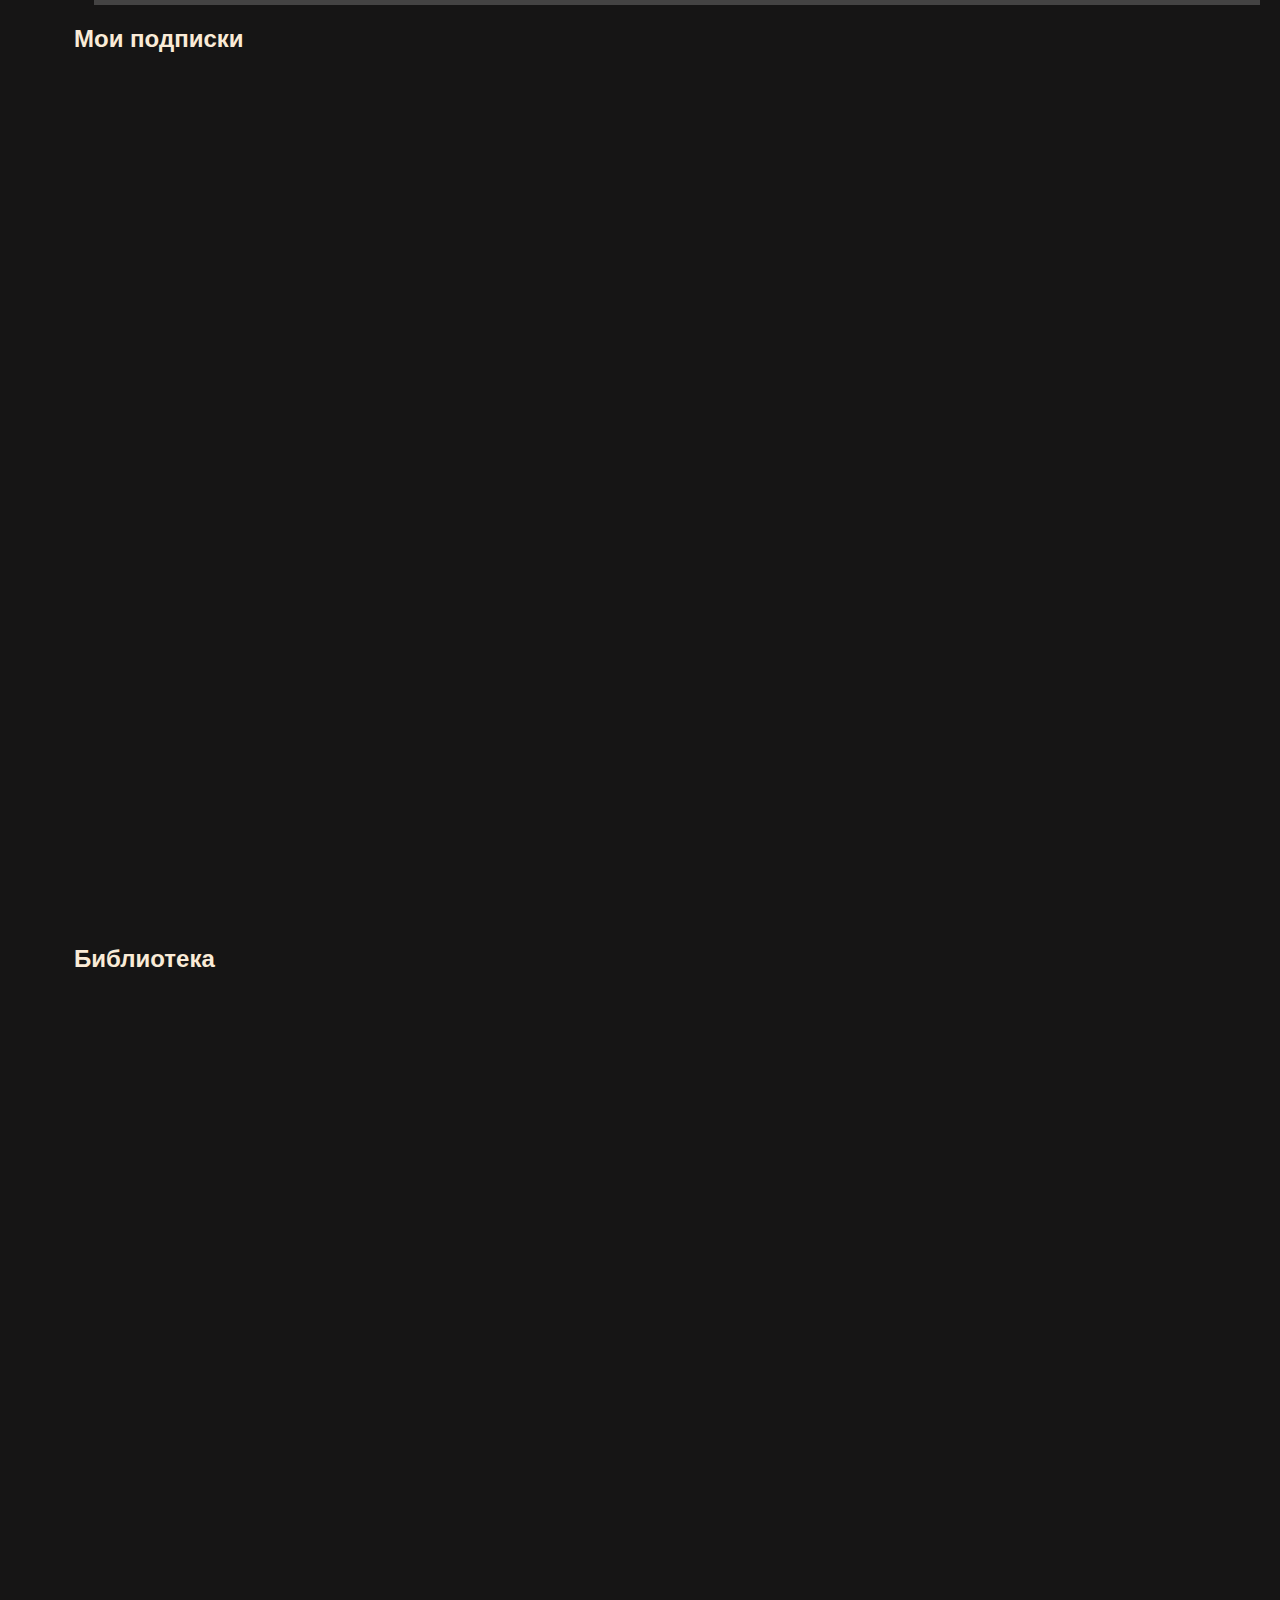
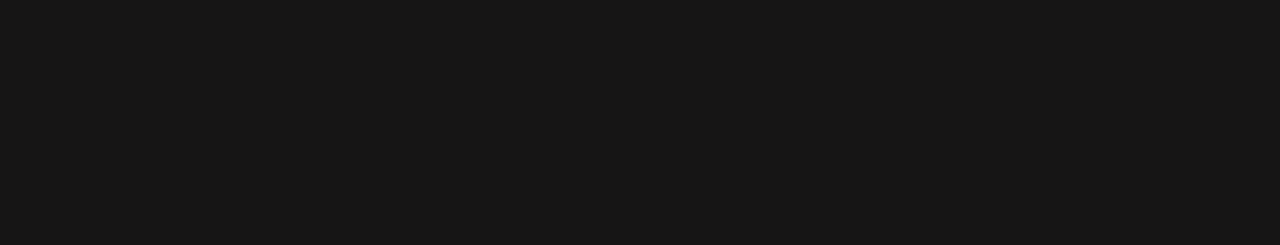
==== commit 0f997b22: "добален поиск по сайту" ====
--- a/index.html
+++ b/index.html
@@ -59,7 +59,7 @@
             <div class="header__center">
                 <div class="header__search">
                     <div class="header__search-left">
-                        <input class="header__input" placeholder="Введите запрос" type="search">
+                        <input class="header__input" id="inputSearch" placeholder="Введите запрос" type="Search..">
 
                     </div>
                     <button class="header__search-button">
@@ -141,145 +141,149 @@
         </nav>
         <div class="main__content">
 
-            <nav class="main__upper upper">
-
-                <ul class="upper__list">
-                    <li class="upper__item" data-kind="all">
-                        <a class="upper__link" href="/">
+            <nav class="main__upper upper" id="scroll">
+
+                <ul class="upper__list" id="myBtnContainer">
+                    <li class="upper__item" id="BCon">
+                        <button class="btn upper__button" data-filter="all">
                             <p class="upper__text">Все</p>
-                        </a>
-
-                    </li>
-                    <li class="upper__item" data-kind="streems">
-                        <a class="upper__link" href="/">
+                        </button>
+
+                    </li>
+                    <li class="upper__item" id="BCon">
+                        <button class="btn upper__button" data-filter="live">
                             <p class="upper__text">В эфире</p>
-                        </a>
-
-                    </li>
-                    <li class="upper__item" data-kind="musics">
-                        <a class="upper__link" href="/">
+                        </button>
+
+                    </li>
+                    <li class="upper__item" id="BCon">
+                        <button class="btn upper__button" data-filter="musics">
                             <p class="upper__text">Музыка</p>
-                        </a>
-                    </li>
-                    <li class="upper__item" data-kind="jems">
-                        <a class="upper__link" href="/">
+                        </button>
+                    </li>
+                    <li class="upper__item" id="BCon">
+                        <button class="btn upper__button" data-filter="jems">
                             <p class="upper__text">Джемы</p>
-                        </a>
-                    </li>
-                    <li class="upper__item" data-kind="games">
-                        <a class="upper__link" href="/">
+                        </button>
+                    </li>
+                    <li class="upper__item" id="BCon">
+                        <button class="btn upper__button" data-filter="games">
                             <p class="upper__text">Видеоигры</p>
-                        </a>
-                    </li>
-                    <li class="upper__item" data-kind="multfilms">
-                        <a class="upper__link" href="/">
+                        </button>
+                    </li>
+                    <li class="upper__item" id="BCon">
+                        <button class="btn upper__button" data-filter="multfilms">
                             <p class="upper__text">Мультфильмы</p>
-                        </a>
-                    </li>
-                    <li class="upper__item" data-kind="news">
-                        <a class="upper__link" href="/">
+                        </button>
+                    </li>
+                    <li class="upper__item" id="BCon">
+                        <button class="btn upper__button" data-filter="news">
                             <p class="upper__text">Новинки</p>
-                        </a>
-                    </li>
-                    <li class="upper__item" data-kind="musics">
-                        <a class="upper__link" href="/">
+                        </button>
+                    </li>
+                    <li class="upper__item" id="BCon">
+                        <button class="btn upper__button" data-filter="musics">
                             <p class="upper__text">Музыка</p>
-                        </a>
-                    </li>
-                    <li class="upper__item" data-kind="musics">
-                        <a class="upper__link" href="/">
+                        </button>
+                    </li>
+                    <li class="upper__item" id="BCon">
+                        <button class="btn upper__button" data-filter="musics">
                             <p class="upper__text">Музыка</p>
-                        </a>
-                    </li>
-                    <li class="upper__item" data-kind="musics">
-                        <a class="upper__link" href="/">
+                        </button>
+                    </li>
+                    <li class="upper__item" id="BCon">
+                        <button class="btn upper__button" data-filter="musics">
                             <p class="upper__text">Музыка</p>
-                        </a>
-                    </li>
-                    <li class="upper__item" data-kind="musics">
-                        <a class="upper__link" href="/">
+                        </button>
+                    </li>
+                    <li class="upper__item" id="BCon">
+                        <button class="btn upper__button" data-filter="musics">
                             <p class="upper__text">БОРОДА</p>
-                        </a>
+                        </button>
                     </li>
                 </ul>
             </nav>
-            <nav class="main__card card">
-                <ul class="card__list">
-                    <li class="card__item">
-                        <div class="col-auto box musics">
-                            <a href="/" class="card__link-video"><img class="card__img" src="./img/hq720.jpg"
+            <nav class="main__card cards">
+                <ul class="cards__list" id="list">
+                    <li class="cards__item">
+                        <div class="card musics live">
+                            <a href="/" class="cards__link-video"><img class="cards__img" src="./img/hq720.jpg"
                                     alt=" "></a>
-                            <nav class="card__intro">
-                                <a href="/" class="card__link-chanel"><img class="card__logo"
+                            <nav class="cards__intro">
+                                <a href="/" class="cards__link-chanel"><img class="cards__logo"
                                         src="./img/chanel-logo_1.jpg" alt=""></a>
-                                <article class="card__lyric">
-                                    <a href="/" class="card__link-video">
-                                        <h2 class="card__title">Street Chill Weekend 🌇 Lofi hip hop beat to chill /
+                                <article class="cards__lyric">
+                                    <a href="/" class="cards__link-video">
+                                        <h2 class="cards__title">Street Chill Weekend 🌇 Lofi hip hop beat to chill /
                                             relax
                                             to🍀90's
                                             Lo-fi Chillout</h2>
                                     </a>
-                                    <nav><a href="/" class="card__link-chanel">90's Lo-fi Chillout</a></nav>
-                                    <a class="card__link-video">
-                                        <p class="card__count-watch">5 тыс. просмотра</p>
+                                    <nav><a href="/" class="cards__link-chanel">90's Lo-fi Chillout</a></nav>
+                                    <a class="cards__link-video">
+                                        <p class="cards__count-watch">5 тыс. просмотра</p>
                                     </a>
                                 </article>
                             </nav>
                         </div>
                     </li>
-                    <li class="card__item">
-                        <div class="col-auto box games">
-                            <a href="/" class="card__link-video"><img class="card__img" src="./img/h1.jpg" alt=" "></a>
-                            <nav class="card__intro">
-                                <a href="/" class="card__link-chanel"><img class="card__logo"
+                    <li class="cards__item">
+                        <div class="card  games">
+                            <a href="/" class="cards__link-video"><img class="cards__img" src="./img/h1.jpg" alt=" "></a>
+                            <nav class="cards__intro">
+                                <a href="/" class="cards__link-chanel"><img class="cards__logo"
                                         src="./img/chanel-logo_1.jpg" alt=""></a>
-                                <article class="card__lyric">
-                                    <a href="/" class="card__link-video">
-                                        <h2 class="card__title">WOW fhdsjkfhsdufbjsdkfnsldsad dads sfds f</h2>
-                                    </a>
-                                    <nav><a href="/" class="card__link-chanel">mmogwp</a></nav>
-                                    <a class="card__link-video">
-                                        <p class="card__count-watch">1 тыс. просмотра</p>
+                                <article class="cards__lyric">
+                                    <a href="/" class="cards__link-video">
+                                        <h2 class="cards__title">WOW fhdsjkfhsdufbjsdkfnsldsad dads sfds f</h2>
+                                    </a>
+                                    <nav><a href="/" class="cards__link-chanel">mmogwp</a></nav>
+                                    <a class="cards__link-video">
+                                        <p class="cards__count-watch">1 тыс. просмотра</p>
                                     </a>
                                 </article>
                             </nav>
                         </div>
                     </li>
-                    <li class="card__item">
-                        <a href="/" class="card__link-video"><img class="card__img" src="./img/h2.jpg" alt=" "></a>
-                        <nav class="card__intro">
-                            <a href="/" class="card__link-chanel"><img class="card__logo" src="./img/chanel-logo_1.jpg"
-                                    alt=""></a>
-                            <article class="card__lyric">
-                                <a href="/" class="card__link-video">
-                                    <h2 class="card__title">vdfgdsfgsdfggtg dgrg f f rfe fd</h2>
-                                </a>
-                                <nav><a href="/" class="card__link-chanel">RED21</a></nav>
-                                <a class="card__link-video">
-                                    <p class="card__count-watch">43 тыс. просмотра</p>
-                                </a>
-                            </article>
-                        </nav>
-                    </li>
-                    <li class="card__item">
-                        <a href="/" class="card__link-video"><img class="card__img" src="./img/hq720_live.jpg"
-                                alt=" "></a>
-                        <nav class="card__intro">
-                            <a href="/" class="card__link-chanel"><img class="card__logo" src="./img/chanel-logo_1.jpg"
-                                    alt=""></a>
-                            <article class="card__lyric">
-                                <a href="/" class="card__link-video">
-                                    <h2 class="card__title">Street Chill Weekesdfsdfsdf sf dfisfp beat to chill /
-                                        relax
-                                        to🍀90's
-                                        Lo-fi Chillout</h2>
-                                </a>
-                                <nav><a href="/" class="card__link-chanel">90's Lo-fi Chillout</a></nav>
-                                <a class="card__link-video">
-                                    <p class="card__count-watch">5 тыс. просмотра</p>
-                                </a>
-                            </article>
-                        </nav>
+                    <li class="cards__item">
+                        <div class="card  jems news">
+                            <a href="/" class="cards__link-video"><img class="cards__img" src="./img/h2.jpg" alt=" "></a>
+                            <nav class="cards__intro">
+                                <a href="/" class="cards__link-chanel"><img class="cards__logo" src="./img/chanel-logo_1.jpg"
+                                        alt=""></a>
+                                <article class="cards__lyric">
+                                    <a href="/" class="cards__link-video">
+                                        <h2 class="cards__title">vdfgdsfgsdfggtg dgrg f f rfe fd</h2>
+                                    </a>
+                                    <nav><a href="/" class="cards__link-chanel">RED21</a></nav>
+                                    <a class="cards__link-video">
+                                        <p class="cards__count-watch">43 тыс. просмотра</p>
+                                    </a>
+                                </article>
+                            </nav>
+                        </div>
+                    </li>
+                    <li class="cards__item">
+                        <div class="card  games multfilms live">
+                            <a href="/" class="cards__link-video"><img class="cards__img" src="./img/hq720_live.jpg"
+                                    alt=" "></a>
+                            <nav class="cards__intro">
+                                <a href="/" class="cards__link-chanel"><img class="cards__logo" src="./img/chanel-logo_1.jpg"
+                                        alt=""></a>
+                                <article class="cards__lyric">
+                                    <a href="/" class="cards__link-video">
+                                        <h2 class="cards__title">Street Chill Weekesdfsdfsdf sf dfisfp beat to chill /
+                                            relax
+                                            to🍀90's
+                                            Lo-fi Chillout</h2>
+                                    </a>
+                                    <nav><a href="/" class="cards__link-chanel">90's Lo-fi Chillout</a></nav>
+                                    <a class="cards__link-video">
+                                        <p class="cards__count-watch">5 тыс. просмотра</p>
+                                    </a>
+                                </article>
+                            </nav>
+                        </div>
                     </li>
                 </ul>
             </nav>
@@ -306,12 +310,12 @@
                     <button class="shorts__btn-close">X</button>
                 </div>
                 <nav>
-                    <ul class="shorts__list">
+                    <ul class="shorts__list" id="list">
                         <li class="shorts__item">
                             <a href="/" class="shorts__card">
                                 <article>
                                     <img class='shorts__card-ico' src="./img/hq720.jpg">
-                                    <h3 class="shorts__card-title">123123123</h3>
+                                    <h2 class="shorts__card-title">123123123</h2>
                                     <p class="shorts__card-watchers"> 5 th watch</p>
                                 </article>
                             </a>
@@ -320,7 +324,7 @@
                             <a href="/" class="shorts__card">
                                 <article>
                                     <img class='shorts__card-ico' src="./img/hq70.jpg">
-                                    <h3 class="shorts__card-title">Редкая флешка от Apple</h3>
+                                    <h2 class="shorts__card-title">Редкая флешка от Apple</h2>
                                     <p class="shorts__card-watchers"> 807 тыс. просмотров</p>
                                 </article>
                             </a>
@@ -329,8 +333,8 @@
                             <a href="/" class="shorts__card">
                                 <article>
                                     <img class='shorts__card-ico' src="./img/oar2.jpg">
-                                    <h3 class="shorts__card-title">БАЛЕРИНА ИЗ ATOMIC HEART В ОБРАЗЕ БАЛЕРИНЫ ИЗ ATOMIC
-                                        HEART 🤔🤔🤔</h3>
+                                    <h2 class="shorts__card-title">БАЛЕРИНА ИЗ ATOMIC HEART В ОБРАЗЕ БАЛЕРИНЫ ИЗ ATOMIC
+                                        HEART 🤔🤔🤔</h2>
                                     <p class="shorts__card-watchers"> 5.7 млн просмотров</p>
                                 </article>
                             </a>
@@ -339,7 +343,7 @@
                             <a href="/" class="shorts__card">
                                 <article>
                                     <img class='shorts__card-ico' src="./img/oar3.jpg">
-                                    <h3 class="shorts__card-title">The new Nokia</h3>
+                                    <h2 class="shorts__card-title">The new Nokia</h2>
                                     <p class="shorts__card-watchers"> 5.8 млн просмотров</p>
                                 </article>
                             </a>
@@ -348,7 +352,7 @@
                             <a href="/" class="shorts__card">
                                 <article>
                                     <img class='shorts__card-ico' src="./img/hq720.jpg">
-                                    <h3 class="shorts__card-title">123123123</h3>
+                                    <h2 class="shorts__card-title">123123123</h2>
                                     <p class="shorts__card-watchers"> 5 th watch</p>
                                 </article>
                             </a>
@@ -358,7 +362,7 @@
 
                                 <img class='shorts__card-ico' src="./img/hq70.jpg">
                                 <article>
-                                    <h3 class="shorts__card-title">Редкая флешка от Apple</h3>
+                                    <h2 class="shorts__card-title">Редкая флешка от Apple</h2>
                                     <p class="shorts__card-watchers"> 807 тыс. просмотров</p>
                                 </article>
                             </a>
@@ -367,8 +371,8 @@
                             <a href="/" class="shorts__card">
                                 <article>
                                     <img class='shorts__card-ico' src="./img/oar2.jpg">
-                                    <h3 class="shorts__card-title">БАЛЕРИНА ИЗ ATOMIC HEART В ОБРАЗЕ БАЛЕРИНЫ ИЗ ATOMIC
-                                        HEART 🤔🤔🤔</h3>
+                                    <h2 class="shorts__card-title">БАЛЕРИНА ИЗ ATOMIC HEART В ОБРАЗЕ БАЛЕРИНЫ ИЗ ATOMIC
+                                        HEART 🤔🤔🤔</h2>
                                     <p class="shorts__card-watchers"> 5.7 млн просмотров</p>
                                 </article>
                             </a>
@@ -377,7 +381,7 @@
                             <a href="/" class="shorts__card">
                                 <article>
                                     <img class='shorts__card-ico' src="./img/oar3.jpg">
-                                    <h3 class="shorts__card-title">The new Nokia</h3>
+                                    <h2 class="shorts__card-title">The new Nokia</h2>
                                     <p class="shorts__card-watchers"> 5.8 млн просмотров</p>
                                 </article>
                             </a>
--- a/css/index.css
+++ b/css/index.css
@@ -25,6 +25,35 @@
 body::-webkit-scrollbar-thumb {
   background-color: rgb(92, 91, 91);
   border-radius: 20px;
+}
+
+.anime {
+  transform: scale(0);
+  opacity: 0;
+}
+
+.hide {
+  animation-name: hide;
+  animation-duration: 0.5s;
+  animation-fill-mode: forwards;
+}
+
+@keyframes hide {
+  0% {
+    visibility: visible;
+    height: 200px;
+  }
+  100% {
+    visibility: hidden;
+    width: 0;
+    height: 0;
+    max-width: 0;
+    font-size: 0;
+    margin: 0;
+  }
+}
+.activated {
+  background-color: #fff;
 }
 
 :root {
@@ -289,15 +318,15 @@
   margin: 0px;
   padding: 0px;
 }
-.upper__item:first-child .upper__link {
+.upper__item:first-child .upper__button {
   background-color: #ffffff;
   color: black;
   margin-left: 8px;
 }
-.upper__item:last-child .upper__link {
+.upper__item:last-child .upper__button {
   margin-right: 8px;
 }
-.upper__link {
+.upper__button {
   display: block;
   text-decoration: none;
   color: var(--color-text-general);
@@ -305,8 +334,22 @@
   border-radius: 8px;
   padding: 4px 12px;
   margin-top: 16px;
-}
-.upper__link:not(:hover) {
+  border: 0;
+  cursor: pointer;
+  /*&:focus{
+      background-color: #fff;
+      color: #000;
+      .upper__item:first-child {
+          .upper {
+              &__button {
+                  background-color: var(--color-background-link);
+                  //color: black;
+              }
+          }
+      }
+  }*/
+}
+.upper__button:not(:hover) {
   background-color: var(--color-background-hover-link);
 }
 .upper__text {
@@ -315,16 +358,16 @@
   white-space: nowrap;
 }
 
-.card {
+.cards {
   padding-top: 56px;
 }
-.card__link-video {
+.cards__link-video {
   overflow: hidden;
   display: block;
   text-decoration: none;
   color: var(--color-text-general);
 }
-.card__list {
+.cards__list {
   display: flex;
   flex-wrap: wrap;
   list-style-type: none;
@@ -333,21 +376,21 @@
   gap: 10px;
   justify-content: center;
 }
-.card__item {
+.cards__item {
   max-width: 360px;
 }
-.card__item:hover .card__img {
+.cards__item:hover .cards__img {
   transform: scale(1.05);
   border-radius: 0px;
   transition: 1s;
 }
-.card__img {
+.cards__img {
   width: 100%;
   border-radius: 10px;
   transition: 1s;
   display: block;
 }
-.card__logo {
+.cards__logo {
   -o-object-fit: cover;
      object-fit: cover;
   min-width: 36px;
@@ -355,11 +398,11 @@
   margin: 12px 12px 0px 0px;
   border-radius: 50%;
 }
-.card__intro {
+.cards__intro {
   display: flex;
   box-sizing: border-box;
 }
-.card__title {
+.cards__title {
   padding-top: 4px;
   margin: 0px;
   white-space: 2;
@@ -369,45 +412,28 @@
   -webkit-box-orient: vertical;
   font-size: 16px;
 }
-.card__link-chanel {
+.cards__link-chanel {
   margin: 0px;
   font-size: 14px;
   color: var(--color-text-commit);
   text-decoration: none;
   transition: 0.2s;
 }
-.card__link-chanel:hover {
+.cards__link-chanel:hover {
   color: var(--color-text-general);
   transition: 0.2s;
 }
-.card__count-watch {
+.cards__count-watch {
   margin: 0px;
   font-size: 14px;
   color: var(--color-text-commit);
 }
-.card__link-video {
+.cards__link-video {
   display: block;
   text-decoration: none;
   color: var(--color-text-general);
 }
 
-.hide {
-  opacity: 1;
-  animation-name: a1;
-  animation-duration: 2s;
-  animation-fill-mode: forwards;
-}
-
-@keyframes a1 {
-  to {
-    opacity: 0;
-    min-height: 0;
-    min-width: 0;
-    padding: 0;
-    margin: 0;
-    border: 0;
-  }
-}
 .page {
   padding-top: 56px;
   padding-left: 74px;
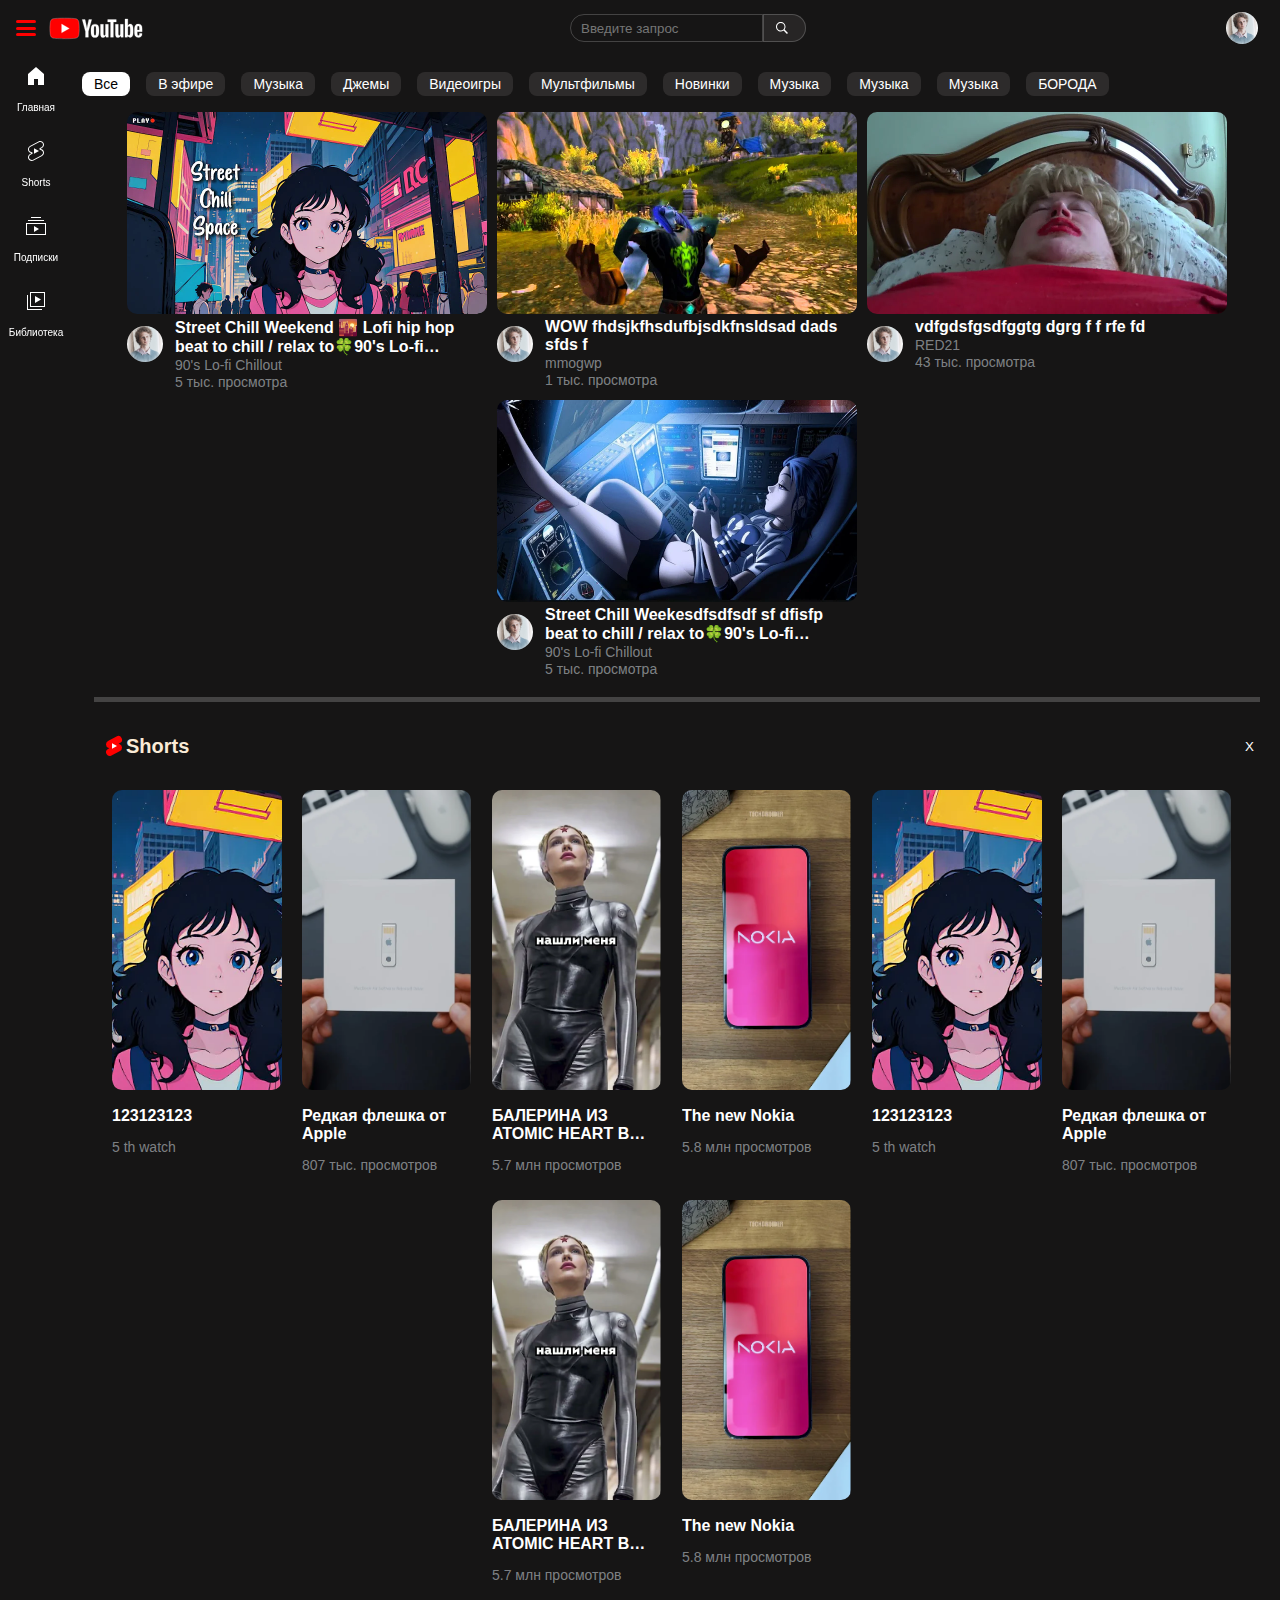
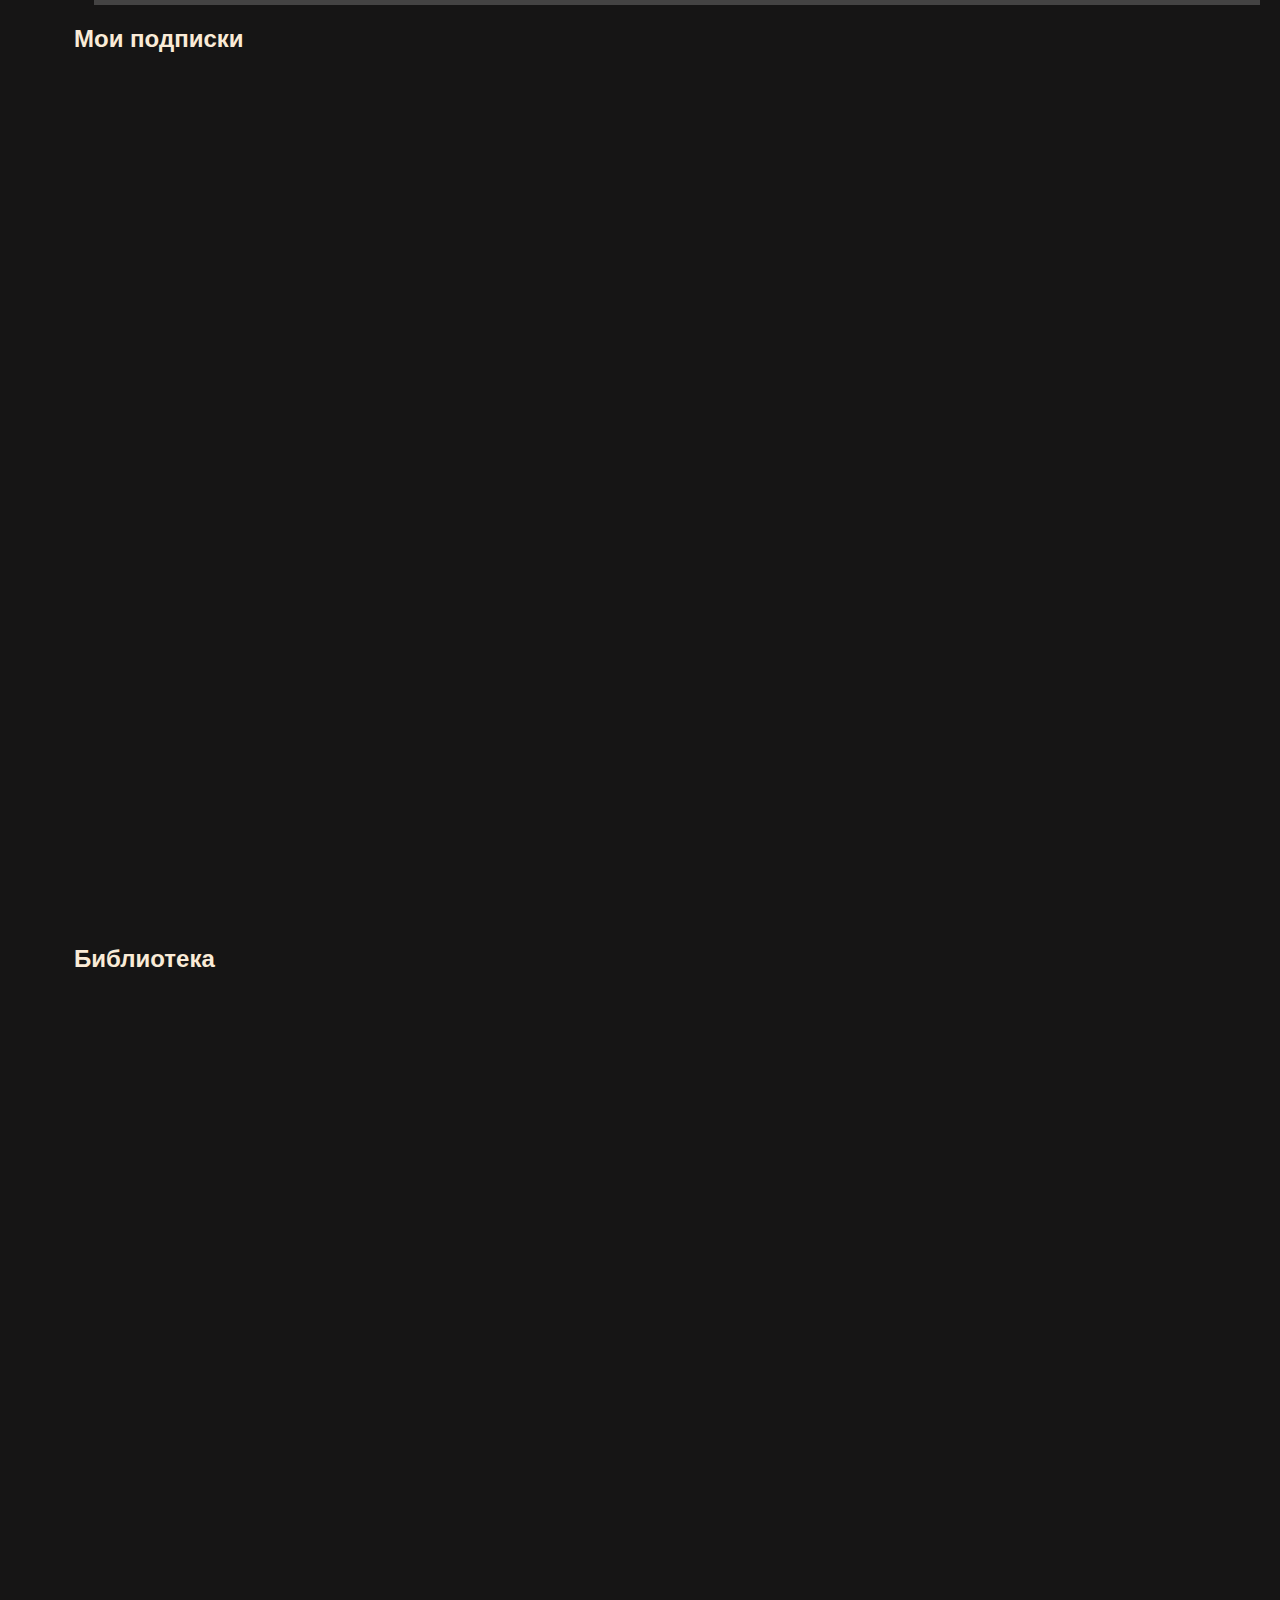
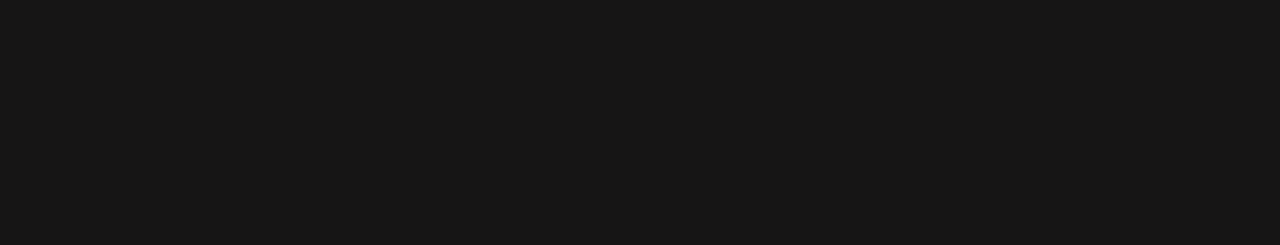
==== commit 3a1dc3f3: "upgrade" ====
--- a/index.html
+++ b/index.html
@@ -134,7 +134,7 @@
                                     class="menu__logo"></path>
                             </g>
                         </svg>
-                        <p class="menu__title">Библеотека</p>
+                        <p class="menu__title">Библиотека</p>
                     </a>
                 </li>
             </ul>
--- a/css/index.css
+++ b/css/index.css
@@ -336,21 +336,16 @@
   margin-top: 16px;
   border: 0;
   cursor: pointer;
-  /*&:focus{
-      background-color: #fff;
-      color: #000;
-      .upper__item:first-child {
-          .upper {
-              &__button {
-                  background-color: var(--color-background-link);
-                  //color: black;
-              }
-          }
-      }
-  }*/
 }
 .upper__button:not(:hover) {
   background-color: var(--color-background-hover-link);
+}
+.upper__button:focus {
+  background-color: #fff;
+  color: #000;
+}
+.upper__button:focus .upper__item:first-child .upper__button {
+  background-color: var(--color-background-link);
 }
 .upper__text {
   margin: 0px;
@@ -459,7 +454,7 @@
   text-decoration: none;
   color: var(--color-text-general);
   height: 400px;
-  max-width: 180px;
+  width: 180px;
 }
 .shorts__header {
   margin: 24px 0px 24px 8px;
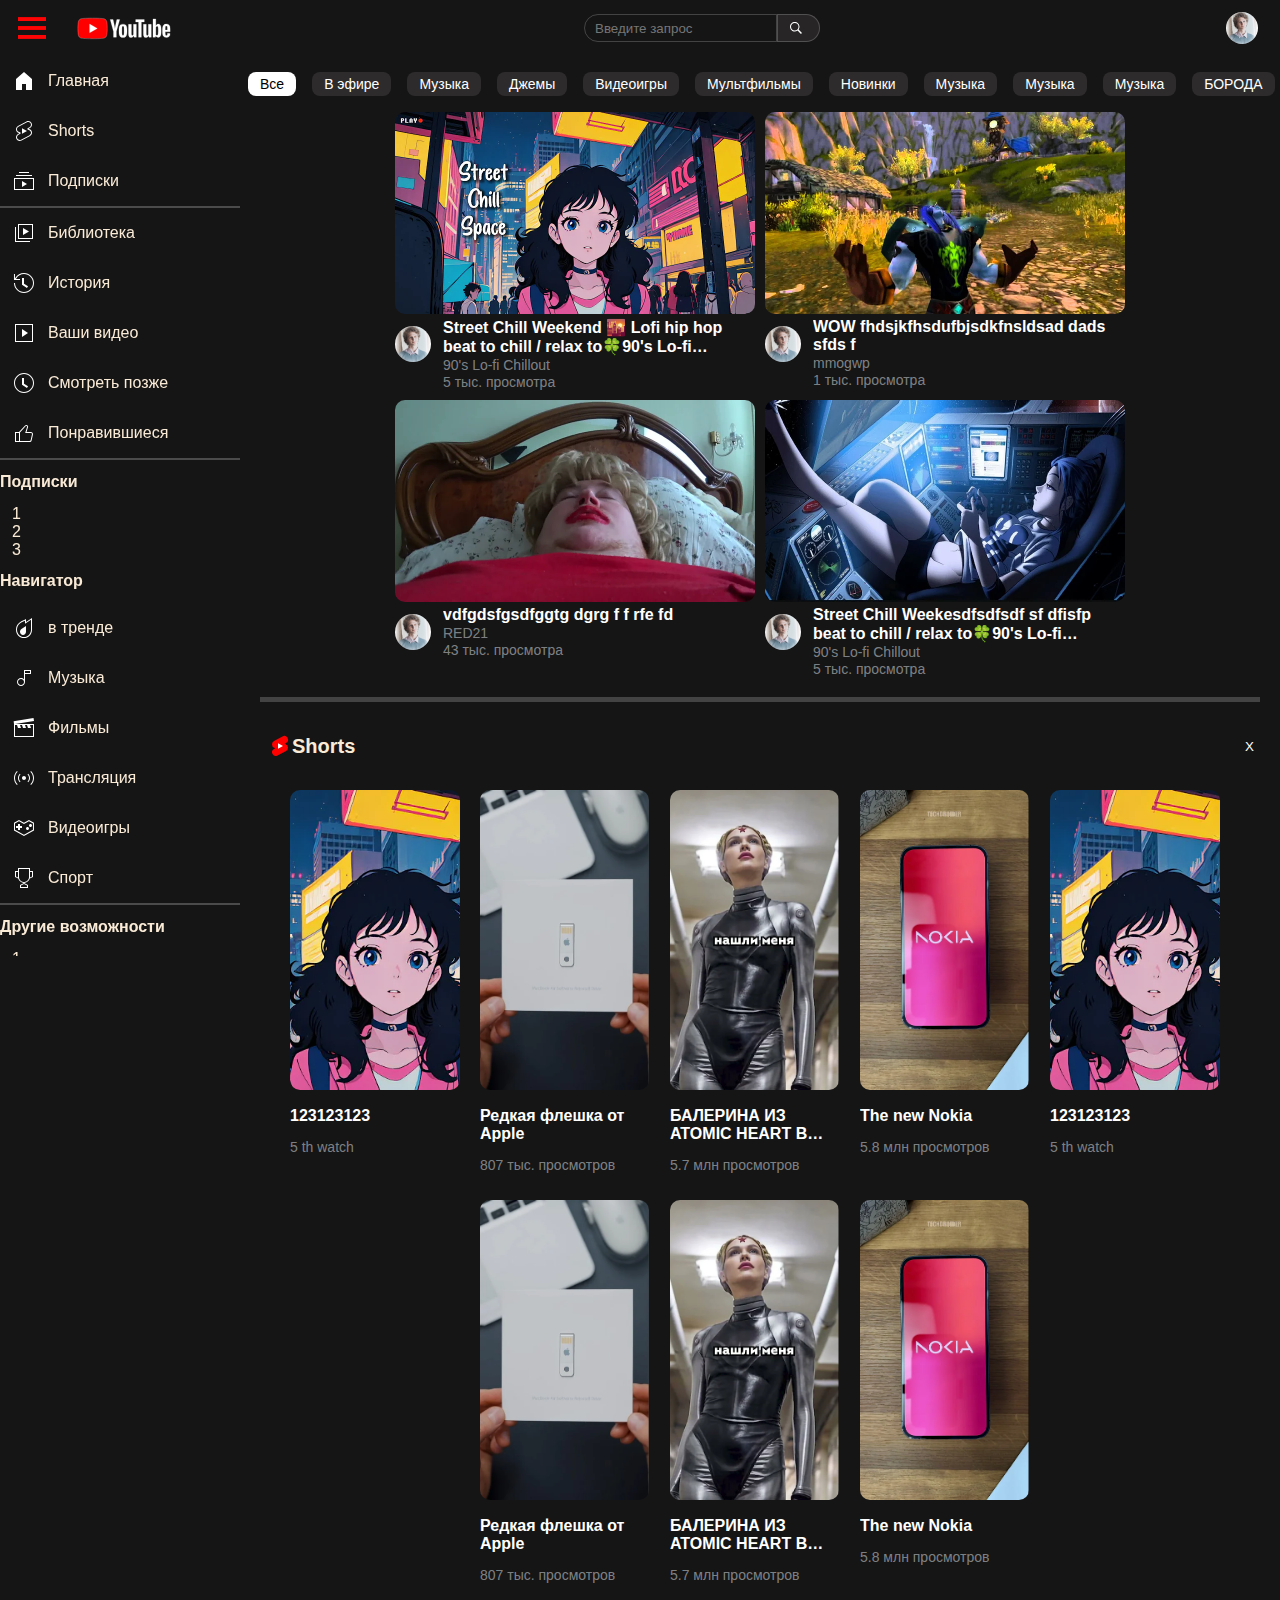
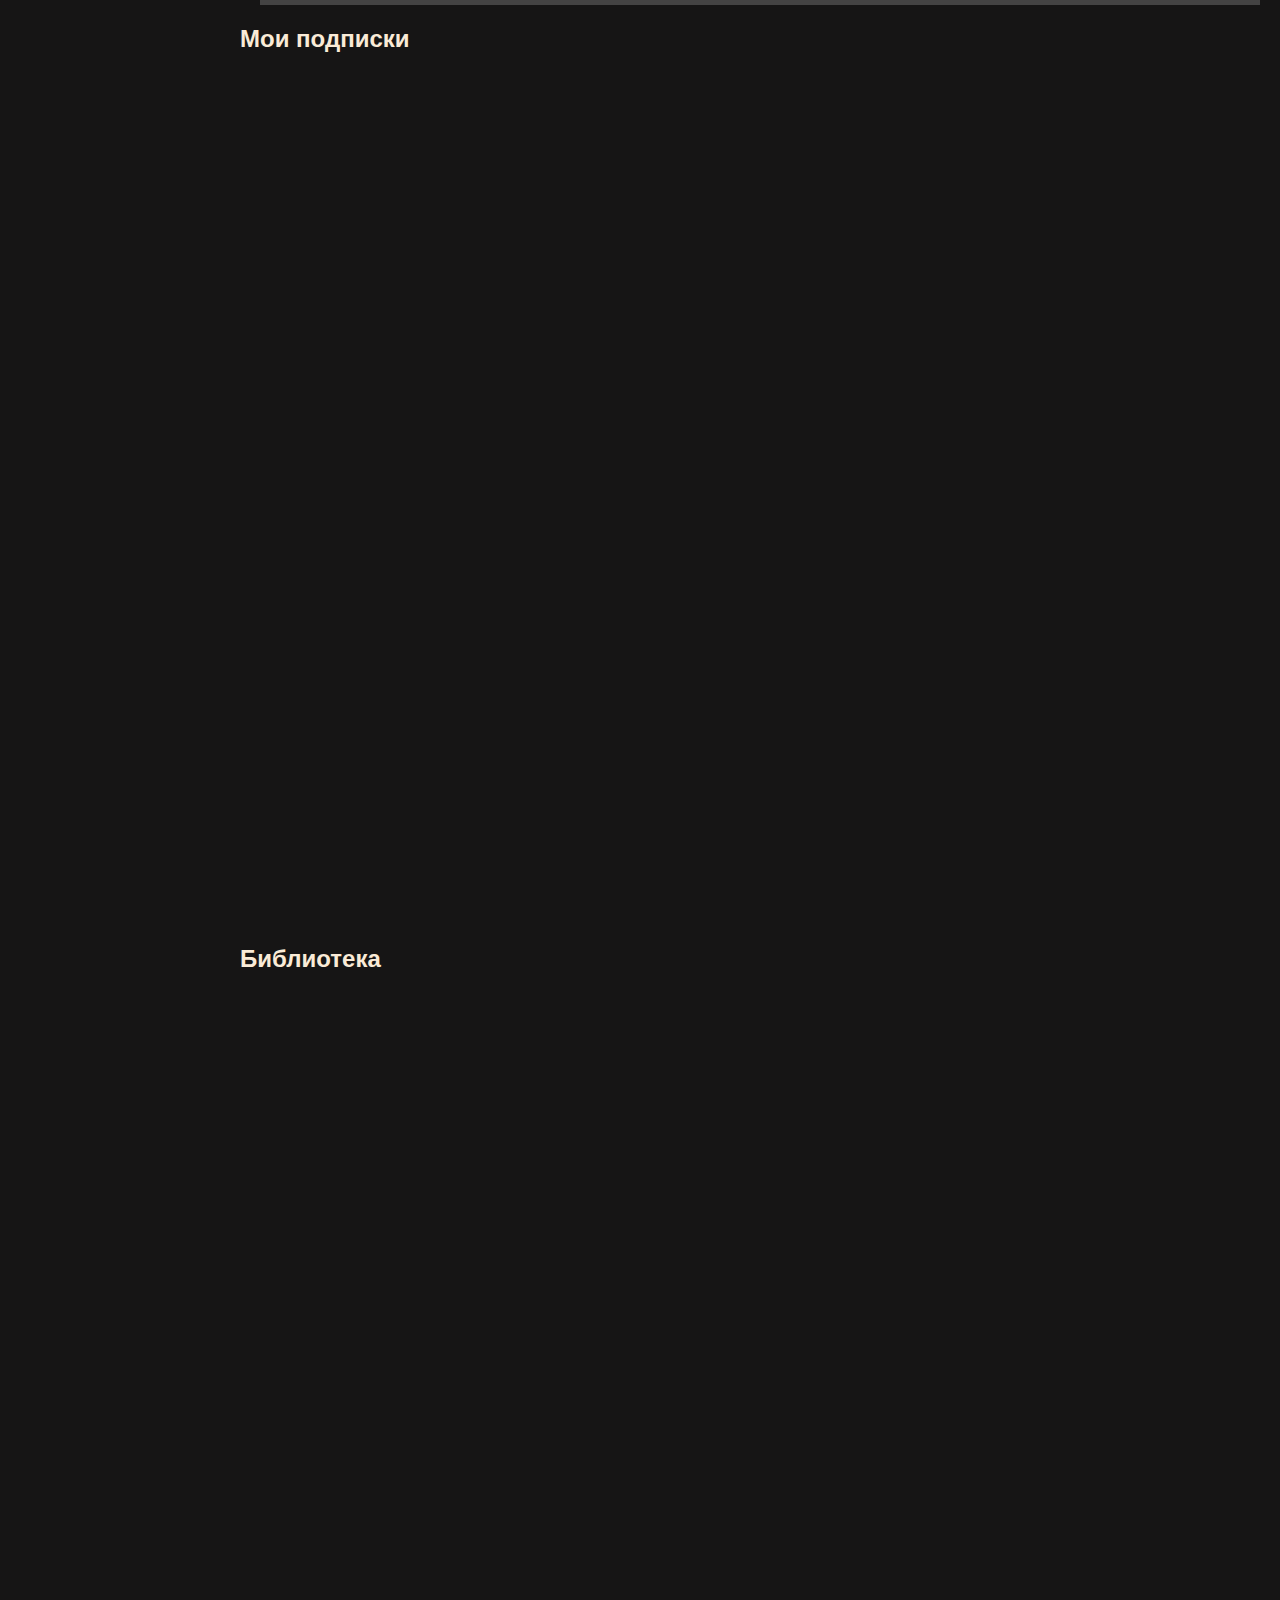
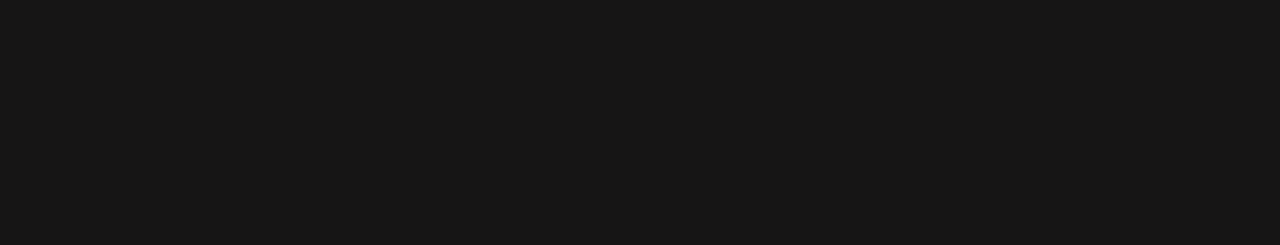
==== commit 87bdeff9: "упрощение фильтрации, и доделаный вшенний вид сайтбара" ====
--- a/index.html
+++ b/index.html
@@ -10,15 +10,19 @@
 </head>
 
 <body class="page">
+    <script src="./js/search_to_page.js"></script>
+
     <header class="page__header">
         <div class="header">
             <div class="header__left">
-                <a href="#modal-1" class="js-modal-open header__burger-menu" alt="">
-                    <span class="header__burger"></span>
-                    <span class="header__burger"></span>
-                    <span class="header__burger"></span>
-                </a>
-
+                <a href="#sidenav-open" id="sidenav-button" class="header__hamburger">
+                    <svg viewBox="0 0 50 40" role="presentation" focusable="false"
+                        aria-label="trigram for heaven symbol">
+                        <line x1="0" x2="100%" y1="10%" y2="10%" />
+                        <line x1="0" x2="100%" y1="50%" y2="50%" />
+                        <line x1="0" x2="100%" y1="90%" y2="90%" />
+                    </svg>
+                </a>
                 <a class="header__link" href="/">
                     <svg class="header__logo" xmlns="http://www.w3.org/2000/svg" xml:space="preserve" y="0" x="0"
                         id="Layer_1" version="1.1" viewBox="-57.15 -21.25 495.3 127.5">
@@ -81,7 +85,225 @@
         </div>
 
     </header>
-
+    <aside class="sidebar" id="sidebar-open">
+        <ul class="sidebar__list">
+            <li class="sidebar__item"><a href="/" class="sidebar__link">
+
+                <svg class="sidebar__ico">
+                    <path d="M4 21V10.08l8-6.96 8 6.96V21h-6v-6h-4v6H4z"></path>
+                </svg>
+                <p>Главная</p>
+            </a>
+            </li>
+            <li class="sidebar__item"><a href="#Shots" class="sidebar__link"><svg class="sidebar__ico">
+
+                        <path
+                            d="M10 14.65v-5.3L15 12l-5 2.65zm7.77-4.33-1.2-.5L18 9.06c1.84-.96 2.53-3.23 1.56-5.06s-3.24-2.53-5.07-1.56L6 6.94c-1.29.68-2.07 2.04-2 3.49.07 1.42.93 2.67 2.22 3.25.03.01 1.2.5 1.2.5L6 14.93c-1.83.97-2.53 3.24-1.56 5.07.97 1.83 3.24 2.53 5.07 1.56l8.5-4.5c1.29-.68 2.06-2.04 1.99-3.49-.07-1.42-.94-2.68-2.23-3.25zm-.23 5.86-8.5 4.5c-1.34.71-3.01.2-3.72-1.14-.71-1.34-.2-3.01 1.14-3.72l2.04-1.08v-1.21l-.69-.28-1.11-.46c-.99-.41-1.65-1.35-1.7-2.41-.05-1.06.52-2.06 1.46-2.56l8.5-4.5c1.34-.71 3.01-.2 3.72 1.14.71 1.34.2 3.01-1.14 3.72L15.5 9.26v1.21l1.8.74c.99.41 1.65 1.35 1.7 2.41.05 1.06-.52 2.06-1.46 2.56z">
+                        </path>
+                </svg>
+                <p>Shorts</p>
+                </a>
+            </li>
+            <li class="sidebar__item"><a href="#followers" class="sidebar__link">
+
+                    <svg class="sidebar__ico">
+                        <path d="M10 18v-6l5 3-5 3zm7-15H7v1h10V3zm3 3H4v1h16V6zm2 3H2v12h20V9zM3 10h18v10H3V10z">
+                        </path>
+                    </svg>
+                    <p>Подписки</p>
+                </a>
+            </li>
+        </ul>
+        <div class="sidebar__line"></div>
+        <ul class="sidebar__list">
+            <li class="sidebar__item"><a href="#liblary" class="sidebar__link">
+
+                    <svg class="sidebar__ico">
+                        <path d="m11 7 6 3.5-6 3.5V7zm7 13H4V6H3v15h15v-1zm3-2H6V3h15v15zM7 17h13V4H7v13z"></path>
+                    </svg>
+                    <p>Библиотека</p>
+                </a>
+            </li>
+            <li class="sidebar__item"><a href="#history" class="sidebar__link">
+
+                    <svg class="sidebar__ico">
+                        <g>
+                            <path
+                                d="M14.97 16.95 10 13.87V7h2v5.76l4.03 2.49-1.06 1.7zM22 12c0 5.51-4.49 10-10 10S2 17.51 2 12h1c0 4.96 4.04 9 9 9s9-4.04 9-9-4.04-9-9-9C8.81 3 5.92 4.64 4.28 7.38c-.11.18-.22.37-.31.56L3.94 8H8v1H1.96V3h1v4.74c.04-.09.07-.17.11-.25.11-.22.23-.42.35-.63C5.22 3.86 8.51 2 12 2c5.51 0 10 4.49 10 10z">
+                            </path>
+                        </g>
+                    </svg>
+                    <p>История</p>
+                </a>
+            </li>
+            <li class="sidebar__item"><a href="#Your-video" class="sidebar__link">
+
+                    <svg class="sidebar__ico">
+                        <path d="m10 8 6 4-6 4V8zm11-5v18H3V3h18zm-1 1H4v16h16V4z"></path>
+                    </svg>
+                    <p>Ваши видео</p>
+                </a>
+            </li>
+            <li class="sidebar__item"><a href="#watch-older" class="sidebar__link">
+
+                    <svg class="sidebar__ico">
+                        <path
+                            d="M14.97 16.95 10 13.87V7h2v5.76l4.03 2.49-1.06 1.7zM12 3c-4.96 0-9 4.04-9 9s4.04 9 9 9 9-4.04 9-9-4.04-9-9-9m0-1c5.52 0 10 4.48 10 10s-4.48 10-10 10S2 17.52 2 12 6.48 2 12 2z">
+                        </path>
+                    </svg>
+                    <p>Смотреть позже</p>
+                </a>
+            </li>
+            <li class="sidebar__item"><a href="#liked" class="sidebar__link">
+
+                    <svg class="sidebar__ico">
+                        <path
+                            d="M18.77,11h-4.23l1.52-4.94C16.38,5.03,15.54,4,14.38,4c-0.58,0-1.14,0.24-1.52,0.65L7,11H3v10h4h1h9.43 c1.06,0,1.98-0.67,2.19-1.61l1.34-6C21.23,12.15,20.18,11,18.77,11z M7,20H4v-8h3V20z M19.98,13.17l-1.34,6 C18.54,19.65,18.03,20,17.43,20H8v-8.61l5.6-6.06C13.79,5.12,14.08,5,14.38,5c0.26,0,0.5,0.11,0.63,0.3 c0.07,0.1,0.15,0.26,0.09,0.47l-1.52,4.94L13.18,12h1.35h4.23c0.41,0,0.8,0.17,1.03,0.46C19.92,12.61,20.05,12.86,19.98,13.17z">
+                        </path>
+                    </svg>
+                    <p>Понравившиеся</p>
+                </a>
+            </li>
+        </ul>
+        <div class="sidebar__line"></div>
+        <h2 class="sidebar__label">Подписки</h2>
+        <ul class="sidebar__list">
+            <li class="sidebar__item">1</li>
+            <li class="sidebar__item">2</li>
+            <li class="sidebar__item">3</li>
+        </ul>
+        <h2 class="sidebar__label">Навигатор</h2>
+        <ul class="sidebar__list">
+            <li class="sidebar__item"><a href="#actual" class="sidebar__link">
+
+                    <svg class="sidebar__ico">
+                        <path
+                            d="M19 3.87v9.77C19 17.7 15.86 21 12 21s-7-3.3-7-7.37v-.13c0-1.06.22-2.13.62-3.09.5-1.19 1.29-2.21 2.27-2.97.85-.66 1.83-1.14 2.87-1.65.39-.19.77-.38 1.15-.58.36-.19.72-.38 1.08-.56v3.22l1.55-1.04L19 3.87M20 2l-6 4V3c-.85.44-1.7.88-2.55 1.33-1.41.74-2.9 1.34-4.17 2.32-1.13.87-2.02 2.05-2.58 3.37-.46 1.09-.7 2.29-.7 3.48v.14C4 18.26 7.58 22 12 22s8-3.74 8-8.36V2zM9.45 12.89 14 10v5.7c0 1.82-1.34 3.3-3 3.3s-3-1.47-3-3.3c0-1.19.58-2.23 1.45-2.81z">
+                        </path>
+                    </svg>
+                    <p>в тренде</p>
+                </a>
+            </li>
+            <li class="sidebar__item"><a href="#music" class="sidebar__link">
+
+                    <svg class="sidebar__ico">
+                        <path
+                            d="M12 4v9.38c-.73-.84-1.8-1.38-3-1.38-2.21 0-4 1.79-4 4s1.79 4 4 4 4-1.79 4-4V8h6V4h-7zM9 19c-1.66 0-3-1.34-3-3s1.34-3 3-3 3 1.34 3 3-1.34 3-3 3zm9-12h-5V5h5v2z">
+                        </path>
+                    </svg>
+                    <p>Музыка</p>
+                </a>
+            </li>
+            <li class="sidebar__item"><a href="#films" class="sidebar__link">
+
+                    <svg class="sidebar__ico">
+                        <path
+                            d="m22.01 4.91-.5-2.96L1.64 5.19 2 8v13h20V8H3.06l18.95-3.09zM5 9l1 3h3L8 9h2l1 3h3l-1-3h2l1 3h3l-1-3h3v11H3V9h2z">
+                        </path>
+                    </svg>
+                    <p>Фильмы</p>
+                </a>
+            </li>
+            <li class="sidebar__item"><a href="#live" class="sidebar__link">
+
+                    <svg class="sidebar__ico">
+                        <g>
+                            <path
+                                d="M14 12c0 1.1-.9 2-2 2s-2-.9-2-2 .9-2 2-2 2 .9 2 2zM8.48 8.45l-.71-.7C6.68 8.83 6 10.34 6 12s.68 3.17 1.77 4.25l.71-.71C7.57 14.64 7 13.39 7 12s.57-2.64 1.48-3.55zm7.75-.7-.71.71c.91.9 1.48 2.15 1.48 3.54s-.57 2.64-1.48 3.55l.71.71C17.32 15.17 18 13.66 18 12s-.68-3.17-1.77-4.25zM5.65 5.63l-.7-.71C3.13 6.73 2 9.24 2 12s1.13 5.27 2.95 7.08l.71-.71C4.02 16.74 3 14.49 3 12s1.02-4.74 2.65-6.37zm13.4-.71-.71.71C19.98 7.26 21 9.51 21 12s-1.02 4.74-2.65 6.37l.71.71C20.87 17.27 22 14.76 22 12s-1.13-5.27-2.95-7.08z">
+                            </path>
+                        </g>
+                    </svg>
+                    <p>Трансляция</p>
+                </a>
+            </li>
+            <li class="sidebar__item"><a href="#pc-games" class="sidebar__link">
+
+                    <svg class="sidebar__ico">
+                        <path
+                            d="M10 12H8v2H6v-2H4v-2h2V8h2v2h2v2zm7 .5c0-.83-.67-1.5-1.5-1.5s-1.5.67-1.5 1.5.67 1.5 1.5 1.5 1.5-.67 1.5-1.5zm3-3c0-.83-.67-1.5-1.5-1.5S17 8.67 17 9.5s.67 1.5 1.5 1.5 1.5-.67 1.5-1.5zm-3.03-4.35-4.5 2.53-.49.27-.49-.27-4.5-2.53L3 7.39v6.43l8.98 5.04 8.98-5.04V7.39l-3.99-2.24m0-1.15 4.99 2.8v7.6L11.98 20 2 14.4V6.8L6.99 4l4.99 2.8L16.97 4z">
+                        </path>
+                    </svg>
+                    <p>Видеоигры</p>
+                </a>
+            </li>
+            <li class="sidebar__item"><a href="#sport" class="sidebar__link">
+
+                    <svg class="sidebar__ico">
+                        <path
+                            d="M18 5V2H6v3H3v6l3.23 1.61c.7 2.5 2.97 4.34 5.69 4.38L8 19v3h8v-3l-3.92-2.01c2.72-.04 4.99-1.88 5.69-4.38L21 11V5h-3zM6 11.38l-2-1V6h2v5.38zM15 21H9v-1.39l3-1.54 3 1.54V21zm2-10c0 2.76-2.24 5-5 5s-5-2.24-5-5V3h10v8zm3-.62-2 1V6h2v4.38z">
+                        </path>
+                    </svg>
+                    <p>Спорт</p>
+                </a>
+            </li>
+        </ul>
+        <div class="sidebar__line"></div>
+        <h2 class="sidebar__label">Другие возможности</h2>
+        <ul class="sidebar__list">
+            <li class="sidebar__item">1</li>
+            <li class="sidebar__item">2</li>
+            <li class="sidebar__item">3</li>
+        </ul>
+        <div class="sidebar__line"></div>
+        <ul class="sidebar__list">
+            <li class="sidebar__item"><a href="#options" class="sidebar__link">
+
+                    <svg class="sidebar__ico" >
+                        <path
+                            d="M12 9.5c1.38 0 2.5 1.12 2.5 2.5s-1.12 2.5-2.5 2.5-2.5-1.12-2.5-2.5 1.12-2.5 2.5-2.5m0-1c-1.93 0-3.5 1.57-3.5 3.5s1.57 3.5 3.5 3.5 3.5-1.57 3.5-3.5-1.57-3.5-3.5-3.5zM13.22 3l.55 2.2.13.51.5.18c.61.23 1.19.56 1.72.98l.4.32.5-.14 2.17-.62 1.22 2.11-1.63 1.59-.37.36.08.51c.05.32.08.64.08.98s-.03.66-.08.98l-.08.51.37.36 1.63 1.59-1.22 2.11-2.17-.62-.5-.14-.4.32c-.53.43-1.11.76-1.72.98l-.5.18-.13.51-.55 2.24h-2.44l-.55-2.2-.13-.51-.5-.18c-.6-.23-1.18-.56-1.72-.99l-.4-.32-.5.14-2.17.62-1.21-2.12 1.63-1.59.37-.36-.08-.51c-.05-.32-.08-.65-.08-.98s.03-.66.08-.98l.08-.51-.37-.36L3.6 8.56l1.22-2.11 2.17.62.5.14.4-.32c.53-.44 1.11-.77 1.72-.99l.5-.18.13-.51.54-2.21h2.44M14 2h-4l-.74 2.96c-.73.27-1.4.66-2 1.14l-2.92-.83-2 3.46 2.19 2.13c-.06.37-.09.75-.09 1.14s.03.77.09 1.14l-2.19 2.13 2 3.46 2.92-.83c.6.48 1.27.87 2 1.14L10 22h4l.74-2.96c.73-.27 1.4-.66 2-1.14l2.92.83 2-3.46-2.19-2.13c.06-.37.09-.75.09-1.14s-.03-.77-.09-1.14l2.19-2.13-2-3.46-2.92.83c-.6-.48-1.27-.87-2-1.14L14 2z">
+                        </path>
+                    </svg>
+                    <p>Настройка</p>
+                </a>
+            </li>
+            <li class="sidebar__item"><a href="#disput" class="sidebar__link">
+
+                    <svg class="sidebar__ico">
+                        <path
+                            d="m13.18 4 .24 1.2.16.8H19v7h-5.18l-.24-1.2-.16-.8H6V4h7.18M14 3H5v18h1v-9h6.6l.4 2h7V5h-5.6L14 3z">
+                        </path>
+                    </svg>
+                    <p>Жалобы</p>
+                </a>
+            </li>
+            <li class="sidebar__item"><a href="#FAC" class="sidebar__link">
+
+                    <svg class="sidebar__ico">
+                        <path
+                            d="M15.36 9.96c0 1.09-.67 1.67-1.31 2.24-.53.47-1.03.9-1.16 1.6l-.04.2H11.1l.03-.28c.14-1.17.8-1.76 1.47-2.27.52-.4 1.01-.77 1.01-1.49 0-.51-.23-.97-.63-1.29-.4-.31-.92-.42-1.42-.29-.59.15-1.05.67-1.19 1.34l-.05.28H8.57l.06-.42c.2-1.4 1.15-2.53 2.42-2.87 1.05-.29 2.14-.08 2.98.57.85.64 1.33 1.62 1.33 2.68zM12 18c.55 0 1-.45 1-1s-.45-1-1-1-1 .45-1 1 .45 1 1 1zm0-15c-4.96 0-9 4.04-9 9s4.04 9 9 9 9-4.04 9-9-4.04-9-9-9m0-1c5.52 0 10 4.48 10 10s-4.48 10-10 10S2 17.52 2 12 6.48 2 12 2z">
+                        </path>
+                    </svg>
+                    <p>Справка</p>
+                </a>
+            </li>
+            <li class="sidebar__item"><a href="#rewiew" class="sidebar__link">
+
+                    <svg class="sidebar__ico">
+                        <path d="M13 14h-2v-2h2v2zm0-9h-2v6h2V5zm6-2H5v16.59l3.29-3.29.3-.3H19V3m1-1v15H9l-5 5V2h16z">
+                        </path>
+                    </svg>
+                    <p>Отправить отзыв</p>
+                </a>
+
+            </li>
+        </ul>
+        <div class="sidebar__line"></div>
+        <footer class="sidebar__footer">
+            <a href="/" class="sidebar__underlink">О сервисе</a>
+            <a href="/" class="sidebar__underlink">Прессе</a>
+            <a href="/" class="sidebar__underlink">Авторские права</a>
+            <a href="/" class="sidebar__underlink">Связаться с нами</a>
+            <a href="/" class="sidebar__underlink">Авторам</a>
+            <a href="/" class="sidebar__underlink">Рекламодателям</a>
+            <a href="/" class="sidebar__underlink">Разработчикам</a>
+            <a href="/" class="sidebar__underlink">Условия использования</a>
+            <a href="/" class="sidebar__underlink">Конфиденциальность</a>
+            <a href="/" class="sidebar__underlink">Правила и безопасность</a>
+            <a href="/" class="sidebar__underlink">Как работает YouTube</a>
+            <a href="/" class="sidebar__underlink">Тестирование новых функций</a>
+            <p>© 2023 Bodi Lench</p>
+        </footer>
+    </aside>
 
     <main class="page__main main">
         <nav class="main__menu menu">
@@ -138,66 +360,67 @@
                     </a>
                 </li>
             </ul>
+            <script src="./js/scripts.js"></script>
         </nav>
         <div class="main__content">
 
             <nav class="main__upper upper" id="scroll">
 
                 <ul class="upper__list" id="myBtnContainer">
-                    <li class="upper__item" id="BCon">
-                        <button class="btn upper__button" data-filter="all">
+                    <li class="upper__item">
+                        <button class="btn upper__button button-upper-active" data-categoryid="all">
                             <p class="upper__text">Все</p>
                         </button>
 
                     </li>
-                    <li class="upper__item" id="BCon">
-                        <button class="btn upper__button" data-filter="live">
+                    <li class="upper__item">
+                        <button class="btn upper__button" data-categoryid="live">
                             <p class="upper__text">В эфире</p>
                         </button>
 
                     </li>
-                    <li class="upper__item" id="BCon">
-                        <button class="btn upper__button" data-filter="musics">
+                    <li class="upper__item">
+                        <button class="btn upper__button" data-categoryid="musics">
                             <p class="upper__text">Музыка</p>
                         </button>
                     </li>
-                    <li class="upper__item" id="BCon">
-                        <button class="btn upper__button" data-filter="jems">
+                    <li class="upper__item">
+                        <button class="btn upper__button" data-categoryid="jems">
                             <p class="upper__text">Джемы</p>
                         </button>
                     </li>
-                    <li class="upper__item" id="BCon">
-                        <button class="btn upper__button" data-filter="games">
+                    <li class="upper__item">
+                        <button class="btn upper__button" data-categoryid="games">
                             <p class="upper__text">Видеоигры</p>
                         </button>
                     </li>
-                    <li class="upper__item" id="BCon">
-                        <button class="btn upper__button" data-filter="multfilms">
+                    <li class="upper__item">
+                        <button class="btn upper__button" data-categoryid="multfilms">
                             <p class="upper__text">Мультфильмы</p>
                         </button>
                     </li>
-                    <li class="upper__item" id="BCon">
-                        <button class="btn upper__button" data-filter="news">
+                    <li class="upper__item">
+                        <button class="btn upper__button" data-categoryid="news">
                             <p class="upper__text">Новинки</p>
                         </button>
                     </li>
-                    <li class="upper__item" id="BCon">
-                        <button class="btn upper__button" data-filter="musics">
+                    <li class="upper__item">
+                        <button class="btn upper__button" data-categoryid="musics">
                             <p class="upper__text">Музыка</p>
                         </button>
                     </li>
-                    <li class="upper__item" id="BCon">
-                        <button class="btn upper__button" data-filter="musics">
+                    <li class="upper__item">
+                        <button class="btn upper__button" data-categoryid="musics">
                             <p class="upper__text">Музыка</p>
                         </button>
                     </li>
-                    <li class="upper__item" id="BCon">
-                        <button class="btn upper__button" data-filter="musics">
+                    <li class="upper__item">
+                        <button class="btn upper__button" data-categoryid="musics">
                             <p class="upper__text">Музыка</p>
                         </button>
                     </li>
-                    <li class="upper__item" id="BCon">
-                        <button class="btn upper__button" data-filter="musics">
+                    <li class="upper__item">
+                        <button class="btn upper__button" data-categoryid="musics">
                             <p class="upper__text">БОРОДА</p>
                         </button>
                     </li>
@@ -206,53 +429,55 @@
             <nav class="main__card cards">
                 <ul class="cards__list" id="list">
                     <li class="cards__item">
-                        <div class="card musics live">
-                            <a href="/" class="cards__link-video"><img class="cards__img" src="./img/hq720.jpg"
+                        <div class="card" data-categoryid="musics live">
+                            <a href="/watch.html" class="cards__link-video"><img class="cards__img"
+                                    src="./img/hq720.jpg" alt=" "></a>
+                            <nav class="cards__intro">
+                                <a href="/" class="cards__link-chanel"><img class="cards__logo"
+                                        src="./img/chanel-logo_1.jpg" alt=""></a>
+                                <article class="cards__lyric">
+                                    <a href="/watch.html" class="cards__link-video">
+                                        <h2 class="cards__title">Street Chill Weekend 🌇 Lofi hip hop beat to chill /
+                                            relax
+                                            to🍀90's
+                                            Lo-fi Chillout</h2>
+                                    </a>
+                                    <nav><a href="/" class="cards__link-chanel">90's Lo-fi Chillout</a></nav>
+                                    <a class="cards__link-video">
+                                        <p class="cards__count-watch">5 тыс. просмотра</p>
+                                    </a>
+                                </article>
+                            </nav>
+                        </div>
+                    </li>
+                    <li class="cards__item">
+                        <div class="card" data-categoryid="games">
+                            <a href="/watch.html" class="cards__link-video"><img class="cards__img" src="./img/h1.jpg"
                                     alt=" "></a>
                             <nav class="cards__intro">
                                 <a href="/" class="cards__link-chanel"><img class="cards__logo"
                                         src="./img/chanel-logo_1.jpg" alt=""></a>
                                 <article class="cards__lyric">
-                                    <a href="/" class="cards__link-video">
-                                        <h2 class="cards__title">Street Chill Weekend 🌇 Lofi hip hop beat to chill /
-                                            relax
-                                            to🍀90's
-                                            Lo-fi Chillout</h2>
-                                    </a>
-                                    <nav><a href="/" class="cards__link-chanel">90's Lo-fi Chillout</a></nav>
+                                    <a href="/watch.html" class="cards__link-video">
+                                        <h2 class="cards__title">WOW fhdsjkfhsdufbjsdkfnsldsad dads sfds f</h2>
+                                    </a>
+                                    <nav><a href="/" class="cards__link-chanel">mmogwp</a></nav>
                                     <a class="cards__link-video">
-                                        <p class="cards__count-watch">5 тыс. просмотра</p>
+                                        <p class="cards__count-watch">1 тыс. просмотра</p>
                                     </a>
                                 </article>
                             </nav>
                         </div>
                     </li>
                     <li class="cards__item">
-                        <div class="card  games">
-                            <a href="/" class="cards__link-video"><img class="cards__img" src="./img/h1.jpg" alt=" "></a>
+                        <div class="card" data-categoryid="jems news">
+                            <a href="/watch.html" class="cards__link-video"><img class="cards__img" src="./img/h2.jpg"
+                                    alt=" "></a>
                             <nav class="cards__intro">
                                 <a href="/" class="cards__link-chanel"><img class="cards__logo"
                                         src="./img/chanel-logo_1.jpg" alt=""></a>
                                 <article class="cards__lyric">
-                                    <a href="/" class="cards__link-video">
-                                        <h2 class="cards__title">WOW fhdsjkfhsdufbjsdkfnsldsad dads sfds f</h2>
-                                    </a>
-                                    <nav><a href="/" class="cards__link-chanel">mmogwp</a></nav>
-                                    <a class="cards__link-video">
-                                        <p class="cards__count-watch">1 тыс. просмотра</p>
-                                    </a>
-                                </article>
-                            </nav>
-                        </div>
-                    </li>
-                    <li class="cards__item">
-                        <div class="card  jems news">
-                            <a href="/" class="cards__link-video"><img class="cards__img" src="./img/h2.jpg" alt=" "></a>
-                            <nav class="cards__intro">
-                                <a href="/" class="cards__link-chanel"><img class="cards__logo" src="./img/chanel-logo_1.jpg"
-                                        alt=""></a>
-                                <article class="cards__lyric">
-                                    <a href="/" class="cards__link-video">
+                                    <a href="/watch.html" class="cards__link-video">
                                         <h2 class="cards__title">vdfgdsfgsdfggtg dgrg f f rfe fd</h2>
                                     </a>
                                     <nav><a href="/" class="cards__link-chanel">RED21</a></nav>
@@ -264,14 +489,14 @@
                         </div>
                     </li>
                     <li class="cards__item">
-                        <div class="card  games multfilms live">
-                            <a href="/" class="cards__link-video"><img class="cards__img" src="./img/hq720_live.jpg"
-                                    alt=" "></a>
+                        <div class="card" data-categoryid="games multfilms live">
+                            <a href="/watch.html" class="cards__link-video"><img class="cards__img"
+                                    src="./img/hq720_live.jpg" alt=" "></a>
                             <nav class="cards__intro">
-                                <a href="/" class="cards__link-chanel"><img class="cards__logo" src="./img/chanel-logo_1.jpg"
-                                        alt=""></a>
+                                <a href="/" class="cards__link-chanel"><img class="cards__logo"
+                                        src="./img/chanel-logo_1.jpg" alt=""></a>
                                 <article class="cards__lyric">
-                                    <a href="/" class="cards__link-video">
+                                    <a href="/watch.html" class="cards__link-video">
                                         <h2 class="cards__title">Street Chill Weekesdfsdfsdf sf dfisfp beat to chill /
                                             relax
                                             to🍀90's
@@ -288,6 +513,7 @@
                 </ul>
             </nav>
         </div>
+        <script src="./js/filter_contain.js"></script>
         <div class="main__shorts shorts" id="shorts">
             <article class="shorts__box">
                 <div class="shorts__header">
@@ -397,22 +623,4 @@
             <H2>Библиотека</H2>
         </div>
     </main>
-    <div class="modal modal" id="modal-1">
-        <div class="modal__dialog">
-            <div class="modal__dialog-header">
-                <div class="modal__dialog-header-content">
-                    Modal window 1
-                </div>
-                <div class="modal__dialog-header-close">
-                    <button class="js-modal-button modal__dialog-header-close-btn">Close</button>
-                </div>
-            </div>
-            <div class="modal__dialog-body"></div>
-            <div class="modal__dialog-footer">
-                <button class="js-modal-close btn-close">Close</button>
-            </div>
-        </div>
-    </div>
-
-    <script src="./scripts.js"></script>
 </body>--- a/css/index.css
+++ b/css/index.css
@@ -27,11 +27,6 @@
   border-radius: 20px;
 }
 
-.anime {
-  transform: scale(0);
-  opacity: 0;
-}
-
 .hide {
   animation-name: hide;
   animation-duration: 0.5s;
@@ -52,8 +47,15 @@
     margin: 0;
   }
 }
-.activated {
-  background-color: #fff;
+aside > a {
+  outline-offset: -1px;
+  outline: 1px solid transparent;
+}
+
+aside > a:focus {
+  outline-color: #ff1492;
+  outline-color: hsl(var(--brandHSL));
+  transition: outline-color 0.25s ease;
 }
 
 :root {
@@ -83,55 +85,39 @@
   top: 0;
   z-index: 9;
 }
-.header__burger-menu {
-  background-color: var(--color-none);
-  width: 20px;
-  height: 16px;
-  position: relative;
-  cursor: pointer;
-  display: inline-block;
-}
-.header__burger-menu span {
-  background-color: #ff0000;
-  position: absolute;
-  border-radius: 2px;
-  transition: 0.3s cubic-bezier(0.8, 0.5, 0.2, 1.4);
+.header__hamburger {
+  --size: 4rem;
+  display: flex;
+  align-content: center;
+  justify-content: center;
+  place-content: center;
+  padding: 1rem;
+  box-sizing: border-box;
+  border-radius: 50%;
+  border: 2px solid transparent;
+  margin-inline-start: -1rem;
+  block-size: var(--size);
+  inline-size: var(--size);
+  outline: none;
+  transition: border-color 0.25s ease, background-color 0.25s ease;
+  stroke: #ff0404;
+}
+.header__hamburger:hover svg > line {
+  stroke: #ff1492;
+  stroke: hsl(var(--brandHSL));
+}
+.header__hamburger:active {
+  background: rgba(255, 20, 146, 0.2);
+  background: hsl(var(--brandHSL)/20%);
+}
+.header__hamburger > svg {
   width: 100%;
-  height: 3px;
-  transition-duration: 500ms;
-}
-.header__burger-menu span:nth-child(1) {
-  top: 0px;
-  left: 0px;
-}
-.header__burger-menu span:nth-child(2) {
-  top: 7px;
-  left: 0px;
-  opacity: 1;
-}
-.header__burger-menu span:nth-child(3) {
-  bottom: 0px;
-  left: 0px;
-}
-.header__burger-menu:not(.open):hover span:nth-child(1) {
-  transform: rotate(-3deg) scaleY(1.1);
-}
-.header__burger-menu:not(.open):hover span:nth-child(2) {
-  transform: rotate(3deg) scaleY(1.1);
-}
-.header__burger-menu:not(.open):hover span:nth-child(3) {
-  transform: rotate(4deg) scaleY(1.1);
-}
-.header__burger-menu.open span:nth-child(1) {
-  transform: rotate(45deg);
-  top: 7px;
-}
-.header__burger-menu.open span:nth-child(2) {
-  opacity: 0;
-}
-.header__burger-menu.open span:nth-child(3) {
-  transform: rotate(-45deg);
-  top: 7px;
+}
+.header__hamburger > svg > line {
+  stroke: #e2e2e2;
+  stroke: var(--text);
+  stroke-width: 7px;
+  transition: stroke 0.25s ease;
 }
 .header__left {
   position: relative;
@@ -246,6 +232,11 @@
     display: none;
   }
 }
+@media (min-width: 1280px) {
+  .menu {
+    display: none;
+  }
+}
 .menu__list {
   list-style-type: none;
   padding: 0;
@@ -276,6 +267,10 @@
   text-decoration: none;
   display: block;
   padding: 8px 0;
+}
+
+.scroll-with-offset {
+  padding-top: 200px;
 }
 
 .upper {
@@ -319,8 +314,6 @@
   padding: 0px;
 }
 .upper__item:first-child .upper__button {
-  background-color: #ffffff;
-  color: black;
   margin-left: 8px;
 }
 .upper__item:last-child .upper__button {
@@ -330,27 +323,28 @@
   display: block;
   text-decoration: none;
   color: var(--color-text-general);
-  background-color: var(--color-background-link);
   border-radius: 8px;
   padding: 4px 12px;
   margin-top: 16px;
   border: 0;
   cursor: pointer;
-}
-.upper__button:not(:hover) {
   background-color: var(--color-background-hover-link);
 }
-.upper__button:focus {
+.upper__button:hover {
+  background-color: var(--color-background-link);
+}
+.upper__text {
+  margin: 0px;
+  font-size: 14px;
+  white-space: nowrap;
+}
+
+.button-upper-active {
   background-color: #fff;
   color: #000;
 }
-.upper__button:focus .upper__item:first-child .upper__button {
-  background-color: var(--color-background-link);
-}
-.upper__text {
-  margin: 0px;
-  font-size: 14px;
-  white-space: nowrap;
+.button-upper-active:hover {
+  background-color: #fff;
 }
 
 .cards {
@@ -429,6 +423,10 @@
   color: var(--color-text-general);
 }
 
+.card_hidden {
+  display: none;
+}
+
 .page {
   padding-top: 56px;
   padding-left: 74px;
@@ -436,6 +434,11 @@
 @media (max-width: 768px) {
   .page {
     padding-left: 0px;
+  }
+}
+@media (min-width: 1280px) {
+  .page {
+    padding-left: 240px;
   }
 }
 
@@ -517,72 +520,83 @@
   height: 300px;
 }
 
-.modal {
-  padding-top: 56px;
-  display: flex;
-  align-items: center;
-  justify-content: flex-start;
+.sidebar {
+  height: 100%;
+  width: 240px;
+  left: 0;
   position: fixed;
-  top: 0;
-  left: 0;
-  width: 100%;
-  height: 100%;
-  visibility: hidden;
-  background-color: rgba(0, 0, 0, 0.425);
-  opacity: 0;
-  transition: 0.2s;
-  z-index: 8;
-}
-.modal__dialog {
-  display: flex;
-  flex-direction: column;
+  transform: translateX(-100%);
   overflow: hidden;
-  background-color: var(--color-background-general);
-  width: 230px;
-  height: 100%;
-  padding-right: 10px;
-}
-.modal__dialog-header-content {
-  flex-grow: 1;
-  font-size: 24px;
-}
-.modal__dialog-header-close-btn {
-  margin: 0;
-  padding: 0;
+  margin-bottom: 64px;
+}
+@media (min-width: 1280px) {
+  .sidebar {
+    transform: translateX(0);
+    overflow: auto;
+  }
+}
+.sidebar__label {
+  font-size: 16px;
+}
+.sidebar__list {
+  list-style: none;
+  padding: 0px;
+  margin: 0px;
+}
+.sidebar__item {
+  display: flex;
+  align-items: center;
+  padding-left: 12px;
+  padding-right: 12px;
+  height: 40;
+}
+.sidebar__item:hover {
+  background-color: var(--color-background-hover-link);
+  border-radius: 6px;
+}
+.sidebar__ico {
+  height: 24px;
+  width: 24px;
+  fill: var(--color-fill-ico);
+  padding-right: 12px;
+}
+.sidebar__line {
+  background-color: rgb(75, 75, 75);
+  height: 2px;
+}
+.sidebar__link {
+  align-items: center;
+  display: flex;
+  color: var(--color-text);
+  text-decoration: none;
+}
+.sidebar__underlink {
+  color: var(--color-text-link);
+  text-decoration: none;
+  white-space: nowrap;
+}
+.sidebar__footer {
+  padding-top: 12px;
+  padding-right: 30px;
+  margin-bottom: 64px;
+}
+.sidebar::-webkit-scrollbar {
+  width: 6px;
+}
+@media (max-width: 768px) {
+  .sidebar::-webkit-scrollbar {
+    display: none;
+  }
+}
+.sidebar::-webkit-scrollbar-track {
   background: none;
-  border: 0;
-  cursor: pointer;
-  font-size: 24px;
-  line-height: 24px;
-  color: white;
-}
-.modal__dialog-body {
-  flex-grow: 1;
-  overflow: auto;
-}
-.modal__dialog-footer .btn-close {
-  background: none;
-  border: 1px solid white;
-  color: white;
-}
-.modal--s .modal__dialog {
-  width: 300px;
-}
-.modal--m .modal__dialog {
-  width: 600px;
-}
-.modal--l .modal__dialog {
-  width: 900px;
-}
-.modal--screen-height .modal__dialog {
-  max-height: 80vh;
-}
-.modal--active {
-  visibility: visible;
-  opacity: 1;
-}
-.modal--active .modal__dialog {
-  transform: translateY(0);
+}
+.sidebar::-webkit-scrollbar-thumb {
+  background-color: rgb(92, 91, 91);
+  border-radius: 20px;
+}
+.sidebar:not(:hover)::-webkit-scrollbar {
+  display: none;
 }
 
 .main__folower {
